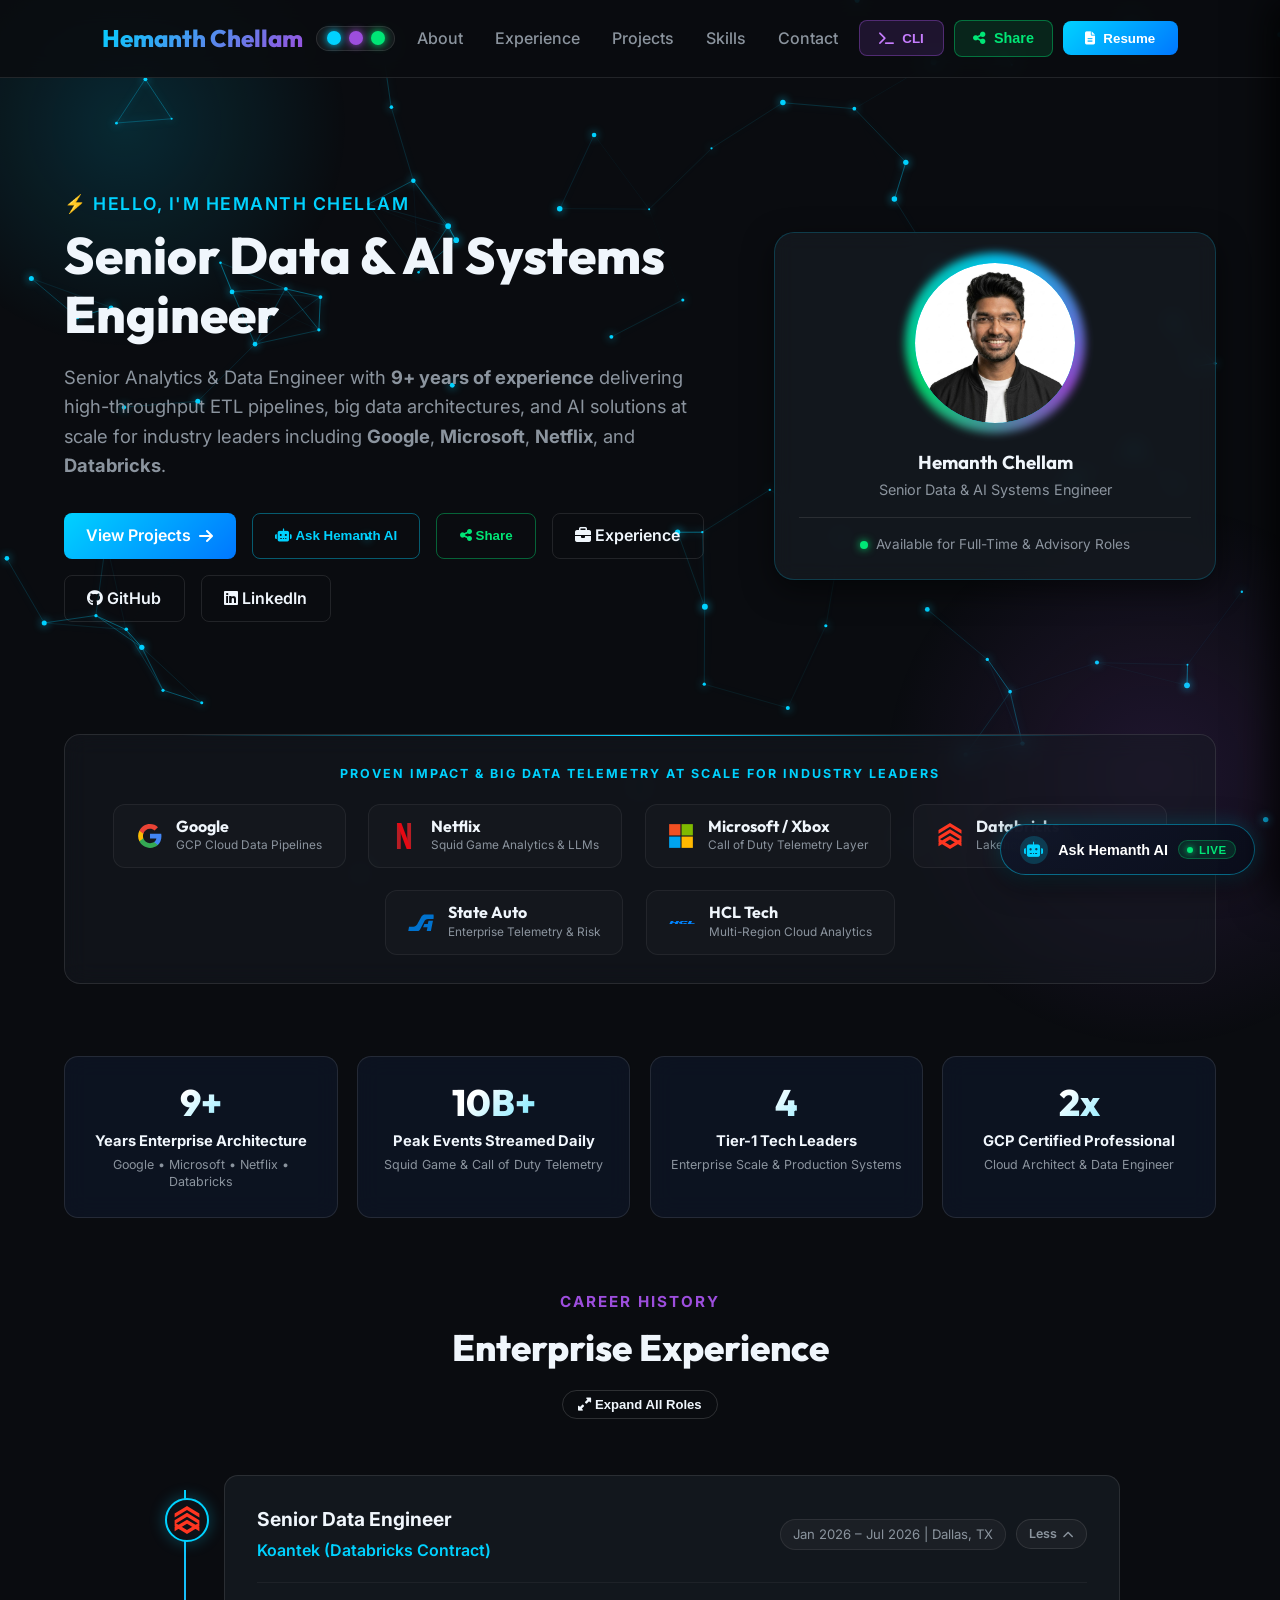
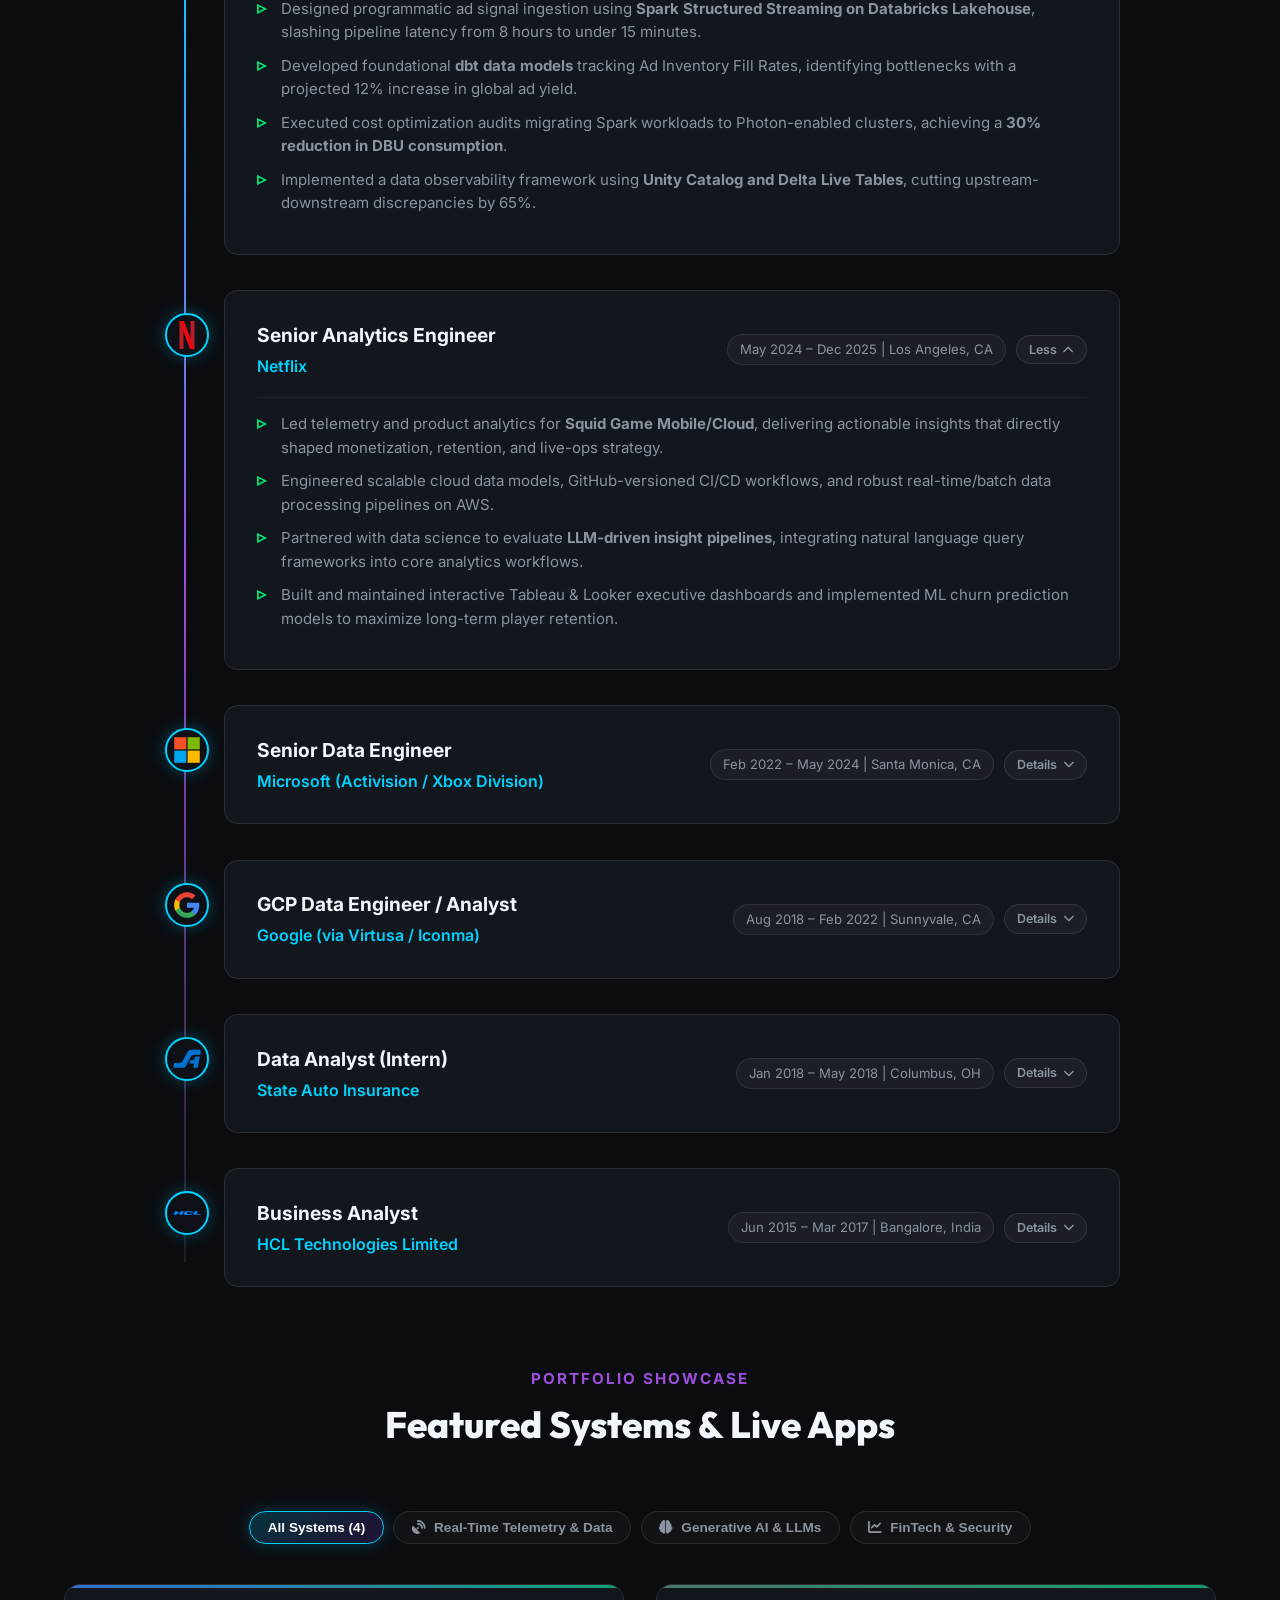
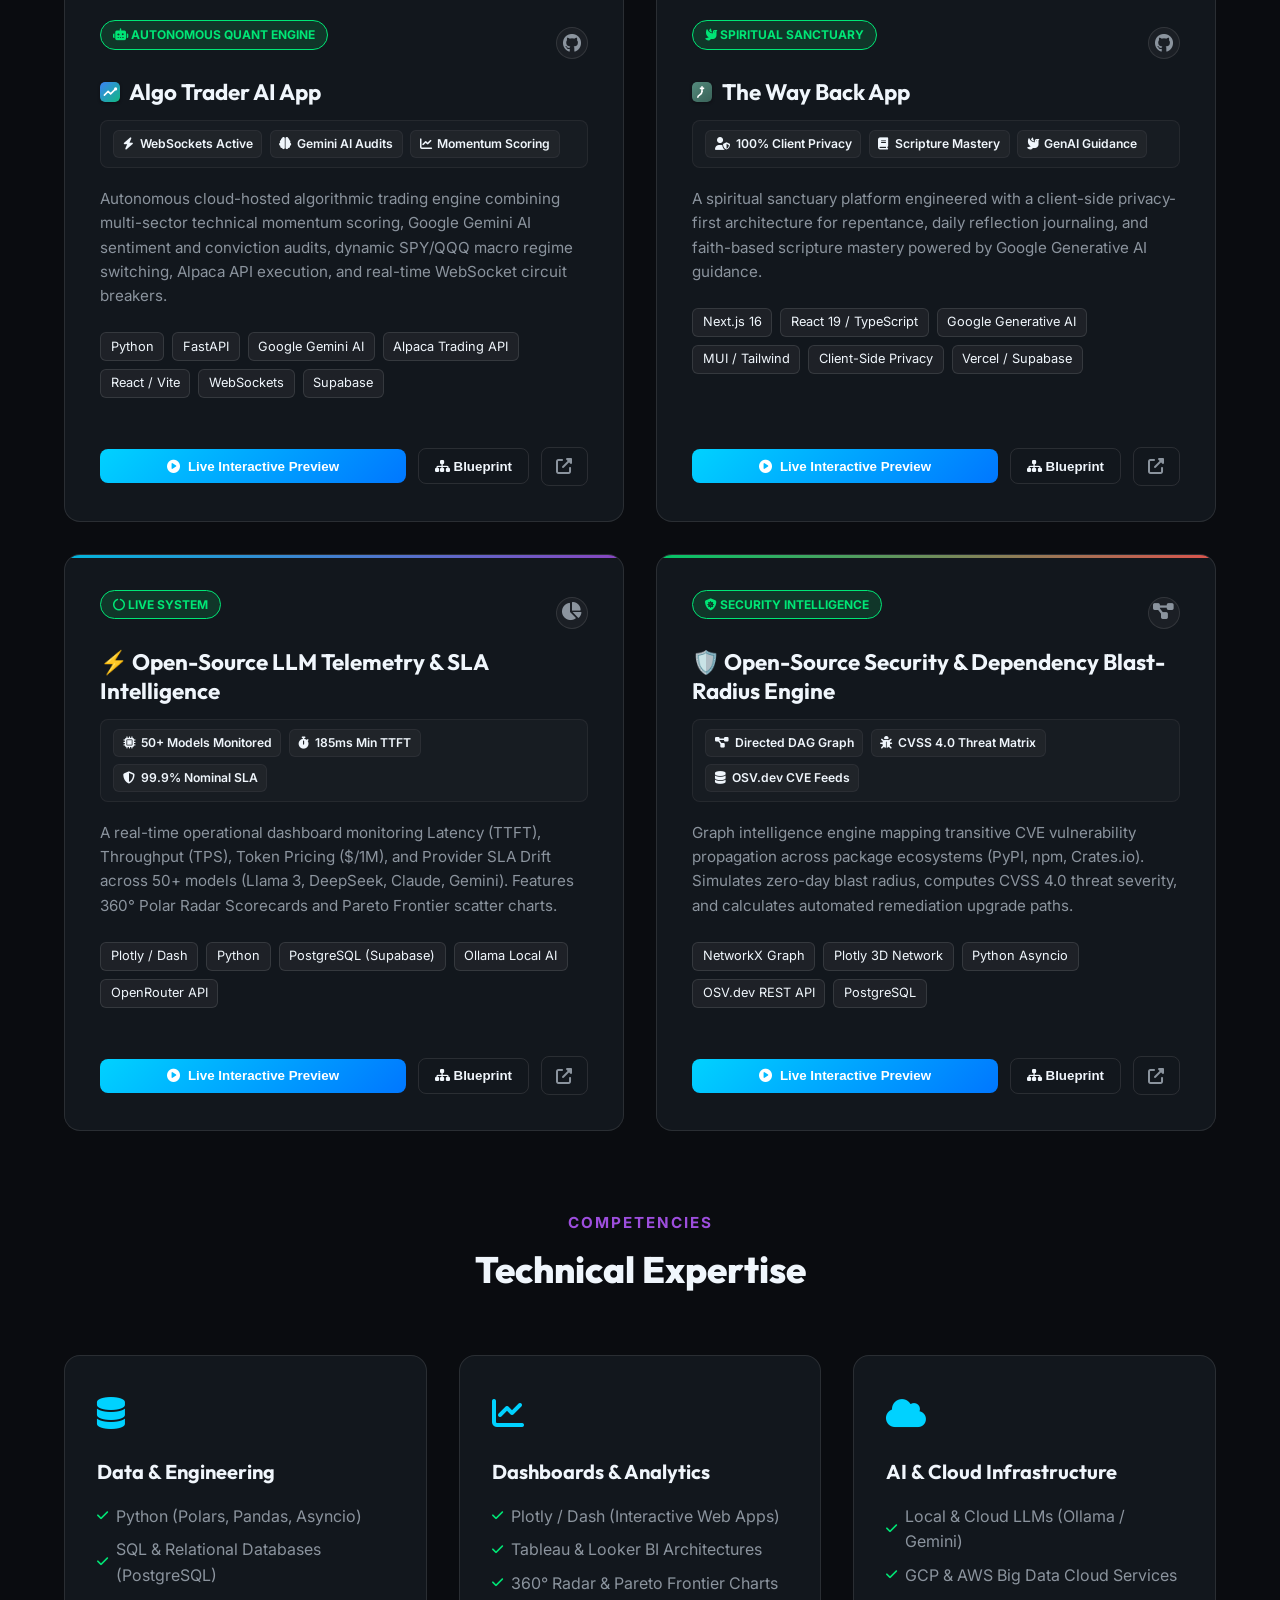
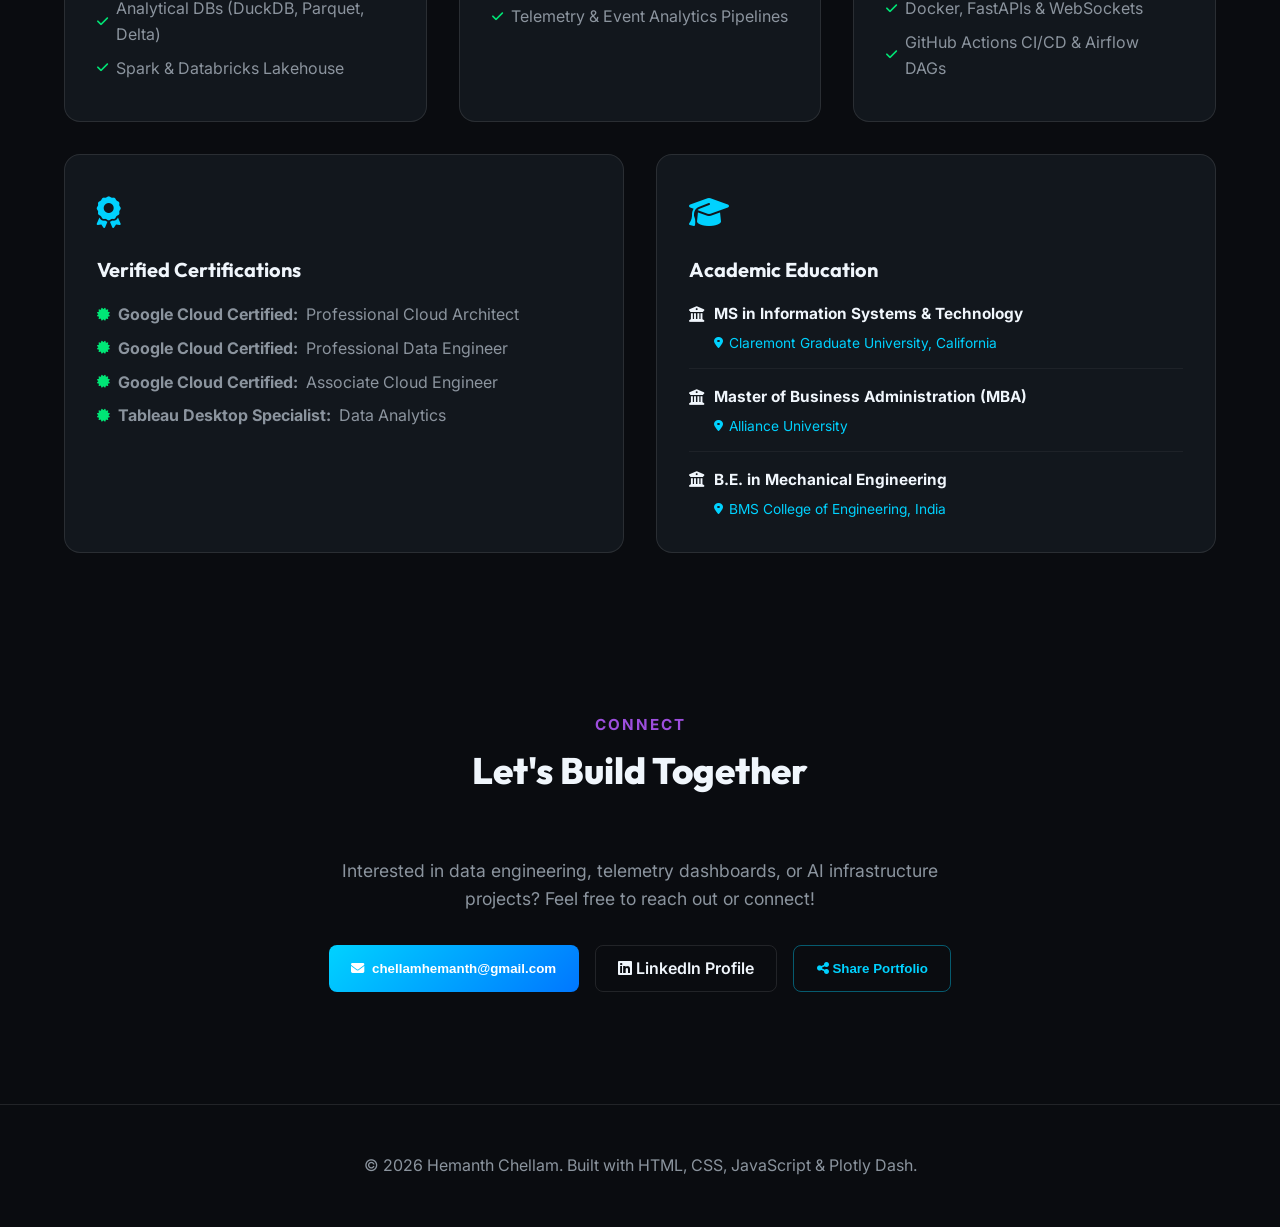
==== index.html @ 688b47cb "feat(ai): add multi-turn Gemini conversation history, live model status indicator, and smarter conte" ====
<!DOCTYPE html>
<html lang="en">
<head>
    <meta charset="UTF-8">
    <meta name="viewport" content="width=device-width, initial-scale=1.0">
    <title>Hemanth Chellam | Data & AI Systems Engineer Portfolio</title>
    <meta name="description" content="Senior Analytics & Data Engineer | Cloud Architect Portfolio - Hemanth Chellam. Specializing in Databricks Lakehouse, Spark Streaming, Real-Time Telemetry & Google Cloud Architecture.">
    <meta name="keywords" content="Hemanth Chellam, Data Engineer, AI Systems Engineer, Databricks Lakehouse, Spark Streaming, Netflix, Google Cloud, Telemetry">
    <meta name="author" content="Hemanth Chellam">
    <meta name="theme-color" content="#0a0c10">

    <!-- Favicon -->
    <link rel="icon" type="image/svg+xml" href="assets/favicon.svg">

    <!-- OpenGraph / Social Sharing -->
    <meta property="og:type" content="website">
    <meta property="og:title" content="Hemanth Chellam | Senior Data & AI Systems Engineer">
    <meta property="og:description" content="Senior Analytics & Data Engineer with 9+ years of experience delivering Lakehouse pipelines, real-time telemetry, and enterprise AI solutions at scale for Google, Netflix, and Databricks.">
    <meta property="og:image" content="profile.jpg">

    <!-- Twitter Card -->
    <meta name="twitter:card" content="summary_large_image">
    <meta name="twitter:title" content="Hemanth Chellam | Senior Data & AI Systems Engineer">
    <meta name="twitter:description" content="Senior Analytics & Data Engineer with 9+ years of experience delivering Lakehouse pipelines, real-time telemetry, and enterprise AI solutions.">
    <meta name="twitter:image" content="profile.jpg">

    <!-- Google Fonts -->
    <link rel="preconnect" href="https://fonts.googleapis.com">
    <link rel="preconnect" href="https://fonts.gstatic.com" crossorigin>
    <link href="https://fonts.googleapis.com/css2?family=Fira+Code:wght@400;600&family=Inter:wght@400;500;600&family=Outfit:wght@600;700;800&display=swap" rel="stylesheet">
    <!-- FontAwesome Icons -->
    <link rel="stylesheet" href="https://cdnjs.cloudflare.com/ajax/libs/font-awesome/6.4.0/css/all.min.css">
    <!-- Custom CSS -->
    <link rel="stylesheet" href="styles.css?v=9">
</head>
<body>

    <!-- 1. Interactive Canvas Network Background -->
    <canvas id="particles-canvas"></canvas>

    <!-- Toast Notification Container -->
    <div id="toast-container" class="toast-container"></div>

    <!-- Background Orbs -->
    <div class="bg-glow-1"></div>
    <div class="bg-glow-2"></div>

    <!-- Navigation Header -->
    <nav class="navbar">
        <div class="nav-left">
            <a href="#" class="nav-brand">Hemanth Chellam</a>

            <!-- Accent Color Theme Selector -->
            <div class="theme-picker" title="Switch Accent Color Theme">
                <span class="color-dot dot-cyan" onclick="setAccentTheme('cyan')"></span>
                <span class="color-dot dot-purple" onclick="setAccentTheme('purple')"></span>
                <span class="color-dot dot-green" onclick="setAccentTheme('green')"></span>
            </div>
        </div>

        <ul class="nav-links">
            <li><a href="#about">About</a></li>
            <li><a href="#experience">Experience</a></li>
            <li><a href="#projects">Projects</a></li>
            <li><a href="#skills">Skills</a></li>
            <li><a href="#contact">Contact</a></li>
        </ul>
        
        <div class="nav-actions">
            <button id="btn-open-terminal" class="btn-terminal" title="Launch Interactive Terminal CLI"><i class="fas fa-terminal"></i> <span class="nav-btn-text">CLI</span></button>
            <button onclick="sharePortfolio()" class="btn-share-nav" title="Share Portfolio"><i class="fas fa-share-alt"></i> <span class="nav-btn-text">Share</span></button>
            <button onclick="openResumeModal()" class="btn-primary" title="View Resume"><i class="fas fa-file-alt"></i> <span class="nav-btn-text">Resume</span></button>
            <button id="btn-hamburger" class="btn-hamburger" onclick="toggleMobileDrawer()" aria-label="Open Navigation Menu" title="Open Menu">
                <i class="fas fa-bars"></i>
            </button>
        </div>

    </nav>

    <!-- Mobile Navigation Drawer & Backdrop -->
    <div id="drawer-backdrop" class="drawer-backdrop" onclick="closeMobileDrawer()"></div>
    <aside id="mobile-drawer" class="mobile-drawer" aria-label="Mobile Navigation Drawer">
        <div class="drawer-header">
            <span class="drawer-title">Navigation</span>
            <button class="btn-drawer-close" onclick="closeMobileDrawer()" aria-label="Close Navigation Menu">
                <i class="fas fa-times"></i>
            </button>
        </div>

        <div class="drawer-content">
            <!-- Mobile Section Links -->
            <div class="drawer-section">
                <span class="drawer-section-title">Sections</span>
                <ul class="drawer-nav-links">
                    <li><a href="#about" onclick="closeMobileDrawer()"><i class="fas fa-user-astronaut"></i> <span>About</span></a></li>
                    <li><a href="#experience" onclick="closeMobileDrawer()"><i class="fas fa-briefcase"></i> <span>Experience</span></a></li>
                    <li><a href="#projects" onclick="closeMobileDrawer()"><i class="fas fa-code-branch"></i> <span>Projects</span></a></li>
                    <li><a href="#skills" onclick="closeMobileDrawer()"><i class="fas fa-cubes"></i> <span>Skills & Architecture</span></a></li>
                    <li><a href="#contact" onclick="closeMobileDrawer()"><i class="fas fa-paper-plane"></i> <span>Contact</span></a></li>
                </ul>
            </div>

            <!-- Mobile Theme Switcher (Prominent & Accessible) -->
            <div class="drawer-section">
                <span class="drawer-section-title">Accent Theme</span>
                <div class="drawer-theme-picker">
                    <button class="drawer-theme-pill theme-cyan" onclick="setAccentTheme('cyan'); closeMobileDrawer();">
                        <span class="theme-dot dot-cyan"></span> Cyan
                    </button>
                    <button class="drawer-theme-pill theme-purple" onclick="setAccentTheme('purple'); closeMobileDrawer();">
                        <span class="theme-dot dot-purple"></span> Purple
                    </button>
                    <button class="drawer-theme-pill theme-green" onclick="setAccentTheme('green'); closeMobileDrawer();">
                        <span class="theme-dot dot-green"></span> Green
                    </button>
                </div>
            </div>

            <!-- Mobile Quick Actions -->
            <div class="drawer-section">
                <span class="drawer-section-title">Quick Actions</span>
                <div class="drawer-actions">
                    <button onclick="closeMobileDrawer(); openResumeModal();" class="drawer-btn btn-drawer-resume">
                        <i class="fas fa-file-alt"></i> View Full Resume
                    </button>
                    <button onclick="closeMobileDrawer(); openTerminal();" class="drawer-btn btn-drawer-terminal">
                        <i class="fas fa-terminal"></i> Interactive CLI
                    </button>
                    <button onclick="closeMobileDrawer(); sharePortfolio();" class="drawer-btn btn-drawer-share">
                        <i class="fas fa-share-alt"></i> Share Portfolio
                    </button>
                    <button onclick="closeMobileDrawer(); toggleAIChat(true);" class="drawer-btn btn-drawer-ai">
                        <i class="fas fa-robot"></i> Chat with AI Assistant
                    </button>
                </div>
            </div>
        </div>
    </aside>

    <div class="container">
        <!-- Hero Section -->
        <section id="about" class="hero">
            <div class="hero-content">
                <p class="hero-subtitle">⚡ Hello, I'm Hemanth Chellam</p>
                <h1 class="hero-title">Senior Data & AI Systems Engineer</h1>
                
                <p class="hero-bio">
                    Senior Analytics & Data Engineer with <b>9+ years of experience</b> delivering high-throughput ETL pipelines, big data architectures, and AI solutions at scale for industry leaders including <b>Google</b>, <b>Microsoft</b>, <b>Netflix</b>, and <b>Databricks</b>.
                </p>
                <div class="hero-actions">
                    <a href="#projects" class="btn-primary">View Projects <i class="fas fa-arrow-right"></i></a>
                    <button onclick="toggleAIChat()" class="btn-outline" style="border-color: rgba(0, 210, 255, 0.4); color: var(--accent-blue);"><i class="fas fa-robot me-1"></i> Ask Hemanth AI</button>
                    <button onclick="sharePortfolio()" class="btn-outline" style="border-color: rgba(0, 230, 118, 0.4); color: var(--accent-green);"><i class="fas fa-share-alt me-1"></i> Share</button>
                    <a href="#experience" class="btn-outline"><i class="fas fa-briefcase"></i> Experience</a>
                    <a href="https://github.com/HEMANTH5439" target="_blank" class="btn-outline"><i class="fab fa-github"></i> GitHub</a>
                    <a href="https://www.linkedin.com/in/hemanth-chellam-b9285a8a/" target="_blank" class="btn-outline"><i class="fab fa-linkedin"></i> LinkedIn</a>
                </div>
            </div>

            <!-- Hero Avatar Card (In-Frame Emotion Crossfade with Cyberpunk Halo) -->
            <div class="hero-avatar-card">
                <!-- Rotating Cyberpunk Halo Ring Outer Wrapper -->
                <div class="avatar-halo-wrapper">
                    <div class="halo-rotating-ring"></div>
                    <!-- In-Frame Avatar Container -->
                    <div class="avatar-popout-container">
                        <div class="avatar-circular-base"></div>
                        <img src="profile.jpg" alt="Hemanth Chellam Headshot Base" class="avatar-img-default">
                        <img src="profile_hover.jpg" alt="Hemanth Chellam Popout Headshot" class="avatar-img-popout">
                    </div>
                </div>

                <h3 style="font-family: var(--font-heading); font-weight: 700; margin-top: 1.2rem;">Hemanth Chellam</h3>
                <p style="color: var(--text-muted); font-size: 0.9rem;">Senior Data & AI Systems Engineer</p>
                
                <div style="margin-top: 1rem; padding-top: 1rem; border-top: 1px solid var(--border-color); display: flex; align-items: center; justify-content: center; gap: 0.5rem;">
                    <span style="display: inline-block; width: 8px; height: 8px; border-radius: 50%; background: var(--accent-green); box-shadow: 0 0 8px var(--accent-green);"></span>
                    <small style="color: var(--text-muted); font-size: 0.85rem;">Available for Full-Time & Advisory Roles</small>
                </div>
            </div>
        </section>

        <!-- Enterprise Company Trust Bar (Credibility Showcase with Infinite Marquee) -->
        <div class="company-trust-bar">
            <p class="trust-bar-label">PROVEN IMPACT & BIG DATA TELEMETRY AT SCALE FOR INDUSTRY LEADERS</p>
            <div class="company-logos-track">
                <!-- Primary Set -->
                <div class="company-logo-item">
                    <img src="assets/logos/google.svg" alt="Google Logo" class="company-logo-img">
                    <div class="company-details">
                        <h4>Google</h4>
                        <p>GCP Cloud Data Pipelines</p>
                    </div>
                </div>
                <div class="company-logo-item">
                    <img src="assets/logos/netflix.svg" alt="Netflix Logo" class="company-logo-img">
                    <div class="company-details">
                        <h4>Netflix</h4>
                        <p>Squid Game Analytics & LLMs</p>
                    </div>
                </div>
                <div class="company-logo-item">
                    <img src="assets/logos/microsoft.svg" alt="Microsoft Logo" class="company-logo-img">
                    <div class="company-details">
                        <h4>Microsoft / Xbox</h4>
                        <p>Call of Duty Telemetry Layer</p>
                    </div>
                </div>
                <div class="company-logo-item">
                    <img src="assets/logos/databricks.svg" alt="Databricks Logo" class="company-logo-img">
                    <div class="company-details">
                        <h4>Databricks</h4>
                        <p>Lakehouse & Streaming Spark</p>
                    </div>
                </div>
                <div class="company-logo-item">
                    <img src="assets/logos/stateauto.svg" alt="State Auto Insurance Logo" class="company-logo-img">
                    <div class="company-details">
                        <h4>State Auto</h4>
                        <p>Enterprise Telemetry & Risk</p>
                    </div>
                </div>
                <div class="company-logo-item">
                    <img src="assets/logos/hcl.svg" alt="HCL Technologies Logo" class="company-logo-img">
                    <div class="company-details">
                        <h4>HCL Tech</h4>
                        <p>Multi-Region Cloud Analytics</p>
                    </div>
                </div>
                <!-- Duplicate Set for Seamless Infinite Marquee on Mobile -->
                <div class="company-logo-item marquee-duplicate" aria-hidden="true">
                    <img src="assets/logos/google.svg" alt="Google Logo" class="company-logo-img">
                    <div class="company-details">
                        <h4>Google</h4>
                        <p>GCP Cloud Data Pipelines</p>
                    </div>
                </div>
                <div class="company-logo-item marquee-duplicate" aria-hidden="true">
                    <img src="assets/logos/netflix.svg" alt="Netflix Logo" class="company-logo-img">
                    <div class="company-details">
                        <h4>Netflix</h4>
                        <p>Squid Game Analytics & LLMs</p>
                    </div>
                </div>
                <div class="company-logo-item marquee-duplicate" aria-hidden="true">
                    <img src="assets/logos/microsoft.svg" alt="Microsoft Logo" class="company-logo-img">
                    <div class="company-details">
                        <h4>Microsoft / Xbox</h4>
                        <p>Call of Duty Telemetry Layer</p>
                    </div>
                </div>
                <div class="company-logo-item marquee-duplicate" aria-hidden="true">
                    <img src="assets/logos/databricks.svg" alt="Databricks Logo" class="company-logo-img">
                    <div class="company-details">
                        <h4>Databricks</h4>
                        <p>Lakehouse & Streaming Spark</p>
                    </div>
                </div>
                <div class="company-logo-item marquee-duplicate" aria-hidden="true">
                    <img src="assets/logos/stateauto.svg" alt="State Auto Insurance Logo" class="company-logo-img">
                    <div class="company-details">
                        <h4>State Auto</h4>
                        <p>Enterprise Telemetry & Risk</p>
                    </div>
                </div>
                <div class="company-logo-item marquee-duplicate" aria-hidden="true">
                    <img src="assets/logos/hcl.svg" alt="HCL Technologies Logo" class="company-logo-img">
                    <div class="company-details">
                        <h4>HCL Tech</h4>
                        <p>Multi-Region Cloud Analytics</p>
                    </div>
                </div>
            </div>
        </div>

        <!-- Executive Impact Metrics Strip -->
        <div class="metrics-impact-strip">
            <div class="metric-card">
                <div class="metric-value">9+</div>
                <div class="metric-label">Years Enterprise Architecture</div>
                <div class="metric-sub">Google • Microsoft • Netflix • Databricks</div>
            </div>
            <div class="metric-card">
                <div class="metric-value">10B+</div>
                <div class="metric-label">Peak Events Streamed Daily</div>
                <div class="metric-sub">Squid Game & Call of Duty Telemetry</div>
            </div>
            <div class="metric-card">
                <div class="metric-value">4</div>
                <div class="metric-label">Tier-1 Tech Leaders</div>
                <div class="metric-sub">Enterprise Scale & Production Systems</div>
            </div>
            <div class="metric-card">
                <div class="metric-value">2x</div>
                <div class="metric-label">GCP Certified Professional</div>
                <div class="metric-sub">Cloud Architect & Data Engineer</div>
            </div>
        </div>

        <!-- Career & Enterprise Experience Section -->
        <section id="experience">
            <div class="section-header">
                <p class="section-tag">Career History</p>
                <h2 class="section-title">Enterprise Experience</h2>
                <div style="margin-top: 0.8rem;">
                    <button id="btn-toggle-timeline" onclick="toggleAllTimelineCards()" class="btn-outline" style="font-size: 0.82rem; padding: 0.35rem 0.95rem; border-radius: 20px; border-color: rgba(255,255,255,0.15);" title="Expand or collapse all roles">
                        <i class="fas fa-expand-alt me-1"></i> Expand All Roles
                    </button>
                </div>
            </div>

            <div class="experience-timeline">

                <!-- 1. Koantek / Databricks (Expanded by default) -->
                <div class="timeline-card expanded">
                    <div class="timeline-node-icon">
                        <img src="assets/logos/databricks.svg" alt="Databricks Logo">
                    </div>
                    <div class="timeline-header" onclick="toggleTimelineCard(this)">
                        <div>
                            <div class="timeline-role">Senior Data Engineer</div>
                            <span class="timeline-company">Koantek (Databricks Contract)</span>
                        </div>
                        <div style="display: flex; align-items: center; gap: 0.6rem;">
                            <span class="timeline-date">Jan 2026 – Jul 2026 | Dallas, TX</span>
                            <span class="timeline-toggle-btn"><span class="toggle-text"></span> <i class="fas fa-chevron-down"></i></span>
                        </div>
                    </div>
                    <ul class="timeline-bullets">
                        <li>Designed programmatic ad signal ingestion using <b>Spark Structured Streaming on Databricks Lakehouse</b>, slashing pipeline latency from 8 hours to under 15 minutes.</li>
                        <li>Developed foundational <b>dbt data models</b> tracking Ad Inventory Fill Rates, identifying bottlenecks with a projected 12% increase in global ad yield.</li>
                        <li>Executed cost optimization audits migrating Spark workloads to Photon-enabled clusters, achieving a <b>30% reduction in DBU consumption</b>.</li>
                        <li>Implemented a data observability framework using <b>Unity Catalog and Delta Live Tables</b>, cutting upstream-downstream discrepancies by 65%.</li>
                    </ul>
                </div>

                <!-- 2. Netflix (Expanded by default) -->
                <div class="timeline-card expanded">
                    <div class="timeline-node-icon">
                        <img src="assets/logos/netflix.svg" alt="Netflix Logo">
                    </div>
                    <div class="timeline-header" onclick="toggleTimelineCard(this)">
                        <div>
                            <div class="timeline-role">Senior Analytics Engineer</div>
                            <span class="timeline-company">Netflix</span>
                        </div>
                        <div style="display: flex; align-items: center; gap: 0.6rem;">
                            <span class="timeline-date">May 2024 – Dec 2025 | Los Angeles, CA</span>
                            <span class="timeline-toggle-btn"><span class="toggle-text"></span> <i class="fas fa-chevron-down"></i></span>
                        </div>
                    </div>
                    <ul class="timeline-bullets">
                        <li>Led telemetry and product analytics for <b>Squid Game Mobile/Cloud</b>, delivering actionable insights that directly shaped monetization, retention, and live-ops strategy.</li>
                        <li>Engineered scalable cloud data models, GitHub-versioned CI/CD workflows, and robust real-time/batch data processing pipelines on AWS.</li>
                        <li>Partnered with data science to evaluate <b>LLM-driven insight pipelines</b>, integrating natural language query frameworks into core analytics workflows.</li>
                        <li>Built and maintained interactive Tableau & Looker executive dashboards and implemented ML churn prediction models to maximize long-term player retention.</li>
                    </ul>
                </div>

                <!-- 3. Microsoft / Activision (Collapsed by default) -->
                <div class="timeline-card">
                    <div class="timeline-node-icon">
                        <img src="assets/logos/microsoft.svg" alt="Microsoft Logo">
                    </div>
                    <div class="timeline-header" onclick="toggleTimelineCard(this)">
                        <div>
                            <div class="timeline-role">Senior Data Engineer</div>
                            <span class="timeline-company">Microsoft (Activision / Xbox Division)</span>
                        </div>
                        <div style="display: flex; align-items: center; gap: 0.6rem;">
                            <span class="timeline-date">Feb 2022 – May 2024 | Santa Monica, CA</span>
                            <span class="timeline-toggle-btn"><span class="toggle-text"></span> <i class="fas fa-chevron-down"></i></span>
                        </div>
                    </div>
                    <ul class="timeline-bullets">
                        <li>Led cross-functional analytics for <b>Call of Duty</b> franchise engagement, defining global player metrics and architecting semantic telemetry layers.</li>
                        <li>Utilized SQL across Spark, Databricks, and BigQuery for petabyte-scale gaming data analysis, orchestrating complex ETL pipelines via <b>Python Airflow DAGs</b>.</li>
                        <li>Developed strategic ML datasets, predictive analytics models, and visual executive narratives to guide multi-million dollar live-service decisions.</li>
                    </ul>
                </div>

                <!-- 4. Google (Collapsed by default) -->
                <div class="timeline-card">
                    <div class="timeline-node-icon">
                        <img src="assets/logos/google.svg" alt="Google Logo">
                    </div>
                    <div class="timeline-header" onclick="toggleTimelineCard(this)">
                        <div>
                            <div class="timeline-role">GCP Data Engineer / Analyst</div>
                            <span class="timeline-company">Google (via Virtusa / Iconma)</span>
                        </div>
                        <div style="display: flex; align-items: center; gap: 0.6rem;">
                            <span class="timeline-date">Aug 2018 – Feb 2022 | Sunnyvale, CA</span>
                            <span class="timeline-toggle-btn"><span class="toggle-text"></span> <i class="fas fa-chevron-down"></i></span>
                        </div>
                    </div>
                    <ul class="timeline-bullets">
                        <li>Built and maintained enterprise ETL data pipelines on <b>GCP Dataflow, Pub/Sub, BigQuery, and Hadoop</b> for top US Telco cloud accounts.</li>
                        <li>Automated voice and chatbot analytics workflows using <b>Dialogflow</b> and deployed Slowly Changing Dimensions (SCD Type 4) historical tracking.</li>
                        <li>Standardized production code repositories and improved telemetry KPI reporting, increasing cross-functional productivity by <b>70%</b>.</li>
                    </ul>
                </div>

                <!-- 5. State Auto Insurance (Collapsed by default) -->
                <div class="timeline-card">
                    <div class="timeline-node-icon">
                        <img src="assets/logos/stateauto.svg" alt="State Auto Insurance Logo">
                    </div>
                    <div class="timeline-header" onclick="toggleTimelineCard(this)">
                        <div>
                            <div class="timeline-role">Data Analyst (Intern)</div>
                            <span class="timeline-company">State Auto Insurance</span>
                        </div>
                        <div style="display: flex; align-items: center; gap: 0.6rem;">
                            <span class="timeline-date">Jan 2018 – May 2018 | Columbus, OH</span>
                            <span class="timeline-toggle-btn"><span class="toggle-text"></span> <i class="fas fa-chevron-down"></i></span>
                        </div>
                    </div>
                    <ul class="timeline-bullets">
                        <li>Analyzed insurance agent network datasets and identified key performance indicators influencing national policy sales performance.</li>
                        <li>Mined and modeled data using <b>SQL Server, Python, Tableau, and SAS</b>.</li>
                    </ul>
                </div>

                <!-- 6. HCL Technologies Limited (Collapsed by default) -->
                <div class="timeline-card">
                    <div class="timeline-node-icon">
                        <img src="assets/logos/hcl.svg" alt="HCL Technologies Logo">
                    </div>
                    <div class="timeline-header" onclick="toggleTimelineCard(this)">
                        <div>
                            <div class="timeline-role">Business Analyst</div>
                            <span class="timeline-company">HCL Technologies Limited</span>
                        </div>
                        <div style="display: flex; align-items: center; gap: 0.6rem;">
                            <span class="timeline-date">Jun 2015 – Mar 2017 | Bangalore, India</span>
                            <span class="timeline-toggle-btn"><span class="toggle-text"></span> <i class="fas fa-chevron-down"></i></span>
                        </div>
                    </div>
                    <ul class="timeline-bullets">
                        <li>Collected, cleaned, and engineered data models for structured and unstructured enterprise datasets across key digital initiatives.</li>
                        <li>Extracted and interpreted transactional data using <b>Tableau, SAS, SQL, and Excel</b> to transform raw metrics into actionable executive business intelligence.</li>
                    </ul>
                </div>

            </div>
        </section>

        <!-- Featured Projects Showcase (Option A: 2x2 Responsive Grid) -->
        <section id="projects">
            <div class="section-header">
                <p class="section-tag">Portfolio Showcase</p>
                <h2 class="section-title">Featured Systems & Live Apps</h2>
            </div>

            <!-- Interactive Category Filter Chips -->
            <div class="project-filters">
                <button class="filter-btn active" onclick="filterProjects('all')">All Systems (4)</button>
                <button class="filter-btn" onclick="filterProjects('telemetry')"><i class="fas fa-satellite-dish"></i> Real-Time Telemetry & Data</button>
                <button class="filter-btn" onclick="filterProjects('ai')"><i class="fas fa-brain"></i> Generative AI & LLMs</button>
                <button class="filter-btn" onclick="filterProjects('fintech')"><i class="fas fa-chart-line"></i> FinTech & Security</button>
            </div>

            <div class="projects-grid">

                <!-- Project 1: Algo Trader AI App -->
                <div class="project-card card-algo-trader" data-category="ai fintech">
                    <div>
                        <div class="project-card-header">
                            <span class="project-badge badge-live"><i class="fas fa-robot me-1"></i> Autonomous Quant Engine</span>
                            <a href="https://github.com/HEMANTH5439/chills-yeah-ai-trader" target="_blank" class="project-repo-link" title="View Source on GitHub">
                                <i class="fab fa-github"></i>
                            </a>
                        </div>
                        <h3 class="project-title"><img src="assets/algo-trader-icon.svg" alt="Algo Trader AI App Logo" class="project-title-logo" width="20" height="20" style="width: 20px; height: 20px; max-width: 20px; max-height: 20px; vertical-align: -2px; border-radius: 4px; display: inline-block; margin-right: 0.35rem; box-shadow: 0 1px 3px rgba(0,0,0,0.3);"> Algo Trader AI App</h3>
                        
                        <div class="project-metrics-strip">
                            <span class="metric-pill"><i class="fas fa-bolt text-info"></i> WebSockets Active</span>
                            <span class="metric-pill"><i class="fas fa-brain text-purple"></i> Gemini AI Audits</span>
                            <span class="metric-pill"><i class="fas fa-chart-line text-success"></i> Momentum Scoring</span>
                        </div>

                        <p class="project-desc">
                            Autonomous cloud-hosted algorithmic trading engine combining multi-sector technical momentum scoring, Google Gemini AI sentiment and conviction audits, dynamic SPY/QQQ macro regime switching, Alpaca API execution, and real-time WebSocket circuit breakers.
                        </p>
                        <div class="tech-tags">
                            <span class="tech-tag" data-tooltip="Python: Core quantitative strategy execution, momentum math & backtester">Python</span>
                            <span class="tech-tag" data-tooltip="FastAPI: Asynchronous high-performance REST and WebSocket server">FastAPI</span>
                            <span class="tech-tag" data-tooltip="Google Gemini AI: Batch market sentiment analysis and trade conviction scoring">Google Gemini AI</span>
                            <span class="tech-tag" data-tooltip="Alpaca API: Commission-free sub-second order execution and portfolio tracking">Alpaca Trading API</span>
                            <span class="tech-tag" data-tooltip="React & Vite: Responsive frosted-glass cyborg trading cockpit dashboard">React / Vite</span>
                            <span class="tech-tag" data-tooltip="WebSockets: Sub-second price streaming and instant circuit breakers">WebSockets</span>
                            <span class="tech-tag" data-tooltip="Supabase: Cloud database for trade history, regimes, and user preferences">Supabase</span>
                        </div>
                    </div>
                    <div class="project-card-actions">
                        <button onclick="openEmbedModal('https://algotraderai.onrender.com/#overview', 'algo-trader')" class="btn-primary" style="flex: 1; text-align: center; justify-content: center;"><i class="fas fa-play-circle me-1"></i> Live Interactive Preview</button>
                        <button onclick="openArchModal('trader')" class="btn-outline" style="padding: 0.6rem 1rem;" title="View Strategy Blueprint"><i class="fas fa-sitemap me-1"></i> Blueprint</button>
                        <a href="https://algotraderai.onrender.com/#overview" target="_blank" class="btn-outline btn-icon" title="Open Full Screen in New Tab"><i class="fas fa-external-link-alt"></i></a>
                    </div>
                </div>

                <!-- Project 2: The Way Back App -->
                <div class="project-card card-way-back" data-category="ai fullstack">
                    <div>
                        <div class="project-card-header">
                            <span class="project-badge badge-live"><i class="fas fa-dove me-1"></i> Spiritual Sanctuary</span>
                            <a href="https://github.com/HEMANTH5439/the-way-back" target="_blank" class="project-repo-link" title="View Source on GitHub">
                                <i class="fab fa-github"></i>
                            </a>
                        </div>
                        <h3 class="project-title"><img src="assets/the-way-back-icon.svg" alt="The Way Back App Logo" class="project-title-logo" width="20" height="20" style="width: 20px; height: 20px; max-width: 20px; max-height: 20px; vertical-align: -2px; border-radius: 4px; display: inline-block; margin-right: 0.35rem; box-shadow: 0 1px 3px rgba(0,0,0,0.3);"> The Way Back App</h3>
                        
                        <div class="project-metrics-strip">
                            <span class="metric-pill"><i class="fas fa-user-shield text-info"></i> 100% Client Privacy</span>
                            <span class="metric-pill"><i class="fas fa-book text-warning"></i> Scripture Mastery</span>
                            <span class="metric-pill"><i class="fas fa-dove text-purple"></i> GenAI Guidance</span>
                        </div>

                        <p class="project-desc">
                            A spiritual sanctuary platform engineered with a client-side privacy-first architecture for repentance, daily reflection journaling, and faith-based scripture mastery powered by Google Generative AI guidance.
                        </p>
                        <div class="tech-tags">
                            <span class="tech-tag" data-tooltip="Next.js 16: Modern React App Router framework with SSR and streaming">Next.js 16</span>
                            <span class="tech-tag" data-tooltip="React 19 & TypeScript: Modern component architecture and strict type safety">React 19 / TypeScript</span>
                            <span class="tech-tag" data-tooltip="Google Generative AI: Scripture contemplation, devotionals & spiritual reflections">Google Generative AI</span>
                            <span class="tech-tag" data-tooltip="Material UI & Tailwind: Elegant theme styling with responsive typography">MUI / Tailwind</span>
                            <span class="tech-tag" data-tooltip="Client-Side Privacy: 100% on-device localStorage for journal entries and notes">Client-Side Privacy</span>
                            <span class="tech-tag" data-tooltip="Vercel & Supabase: Edge hosting, telemetry analytics & optional cloud backup">Vercel / Supabase</span>
                        </div>
                    </div>
                    <div class="project-card-actions">
                        <button onclick="openEmbedModal('https://thewayback.vercel.app/', 'the-way-back')" class="btn-primary" style="flex: 1; text-align: center; justify-content: center;"><i class="fas fa-play-circle me-1"></i> Live Interactive Preview</button>
                        <button onclick="openArchModal('wayback')" class="btn-outline" style="padding: 0.6rem 1rem;" title="View Sanctuary Blueprint"><i class="fas fa-sitemap me-1"></i> Blueprint</button>
                        <a href="https://thewayback.vercel.app/" target="_blank" class="btn-outline btn-icon" title="Open Full Screen in New Tab"><i class="fas fa-external-link-alt"></i></a>
                    </div>
                </div>

                <!-- Project 3: LLM SLA Telemetry Dashboard -->
                <div class="project-card card-llm-sla" data-category="telemetry ai">
                    <div>
                        <div class="project-card-header">
                            <span class="project-badge badge-live"><i class="fas fa-circle-notch fa-spin me-1"></i> Live System</span>
                            <a href="./dashboards/llm-telemetry.html" target="_blank" class="project-repo-link" title="Open Dedicated Dashboard Page">
                                <i class="fas fa-chart-pie"></i>
                            </a>
                        </div>
                        <h3 class="project-title">⚡ Open-Source LLM Telemetry & SLA Intelligence</h3>
                        
                        <div class="project-metrics-strip">
                            <span class="metric-pill"><i class="fas fa-microchip text-info"></i> 50+ Models Monitored</span>
                            <span class="metric-pill"><i class="fas fa-stopwatch text-success"></i> 185ms Min TTFT</span>
                            <span class="metric-pill"><i class="fas fa-shield-alt text-purple"></i> 99.9% Nominal SLA</span>
                        </div>

                        <p class="project-desc">
                            A real-time operational dashboard monitoring Latency (TTFT), Throughput (TPS), Token Pricing ($/1M), and Provider SLA Drift across 50+ models (Llama 3, DeepSeek, Claude, Gemini). Features 360° Polar Radar Scorecards and Pareto Frontier scatter charts.
                        </p>
                        <div class="tech-tags">
                            <span class="tech-tag" data-tooltip="Plotly Dash: Used for reactive web layout & multi-chart callbacks">Plotly / Dash</span>
                            <span class="tech-tag" data-tooltip="Python: Used for data aggregation, Polars transformation & analytics">Python</span>
                            <span class="tech-tag" data-tooltip="Supabase: Used for zero-cost serverless PostgreSQL log retention">PostgreSQL (Supabase)</span>
                            <span class="tech-tag" data-tooltip="Ollama: Used for zero cloud token cost local AI executive summaries">Ollama Local AI</span>
                            <span class="tech-tag" data-tooltip="OpenRouter: Used for real-time model catalog & telemetry pricing API">OpenRouter API</span>
                        </div>
                    </div>
                    <div class="project-card-actions">
                        <button onclick="openEmbedModal('./dashboards/llm-telemetry.html', 'llm-sla-telemetry')" class="btn-primary" style="flex: 1; text-align: center; justify-content: center;"><i class="fas fa-play-circle me-1"></i> Live Interactive Preview</button>
                        <button onclick="openArchModal('llm')" class="btn-outline" style="padding: 0.6rem 1rem;" title="View System Architecture Blueprint"><i class="fas fa-sitemap me-1"></i> Blueprint</button>
                        <a href="./dashboards/llm-telemetry.html" target="_blank" class="btn-outline btn-icon" title="Open Full Screen in New Tab"><i class="fas fa-external-link-alt"></i></a>
                    </div>
                </div>

                <!-- Project 4: Open-Source Security & Dependency Blast-Radius Engine -->
                <div class="project-card card-security" data-category="telemetry fintech">
                    <div>
                        <div class="project-card-header">
                            <span class="project-badge badge-live"><i class="fas fa-shield-virus me-1"></i> Security Intelligence</span>
                            <a href="./dashboards/security-blast.html" target="_blank" class="project-repo-link" title="Open Dedicated Dashboard Page">
                                <i class="fas fa-project-diagram"></i>
                            </a>
                        </div>
                        <h3 class="project-title">🛡️ Open-Source Security & Dependency Blast-Radius Engine</h3>
                        
                        <div class="project-metrics-strip">
                            <span class="metric-pill"><i class="fas fa-project-diagram text-info"></i> Directed DAG Graph</span>
                            <span class="metric-pill"><i class="fas fa-bug text-warning"></i> CVSS 4.0 Threat Matrix</span>
                            <span class="metric-pill"><i class="fas fa-database text-success"></i> OSV.dev CVE Feeds</span>
                        </div>

                        <p class="project-desc">
                            Graph intelligence engine mapping transitive CVE vulnerability propagation across package ecosystems (PyPI, npm, Crates.io). Simulates zero-day blast radius, computes CVSS 4.0 threat severity, and calculates automated remediation upgrade paths.
                        </p>
                        <div class="tech-tags">
                            <span class="tech-tag" data-tooltip="NetworkX: Directed acyclic dependency graph topology modelling">NetworkX Graph</span>
                            <span class="tech-tag" data-tooltip="Plotly 3D: Interactive graph & tree node blast-radius visualization">Plotly 3D Network</span>
                            <span class="tech-tag" data-tooltip="Python: Async CVE ingestion & OSV.dev vulnerability lookup">Python Asyncio</span>
                            <span class="tech-tag" data-tooltip="OSV.dev API: Real-time open-source vulnerability intelligence data">OSV.dev REST API</span>
                            <span class="tech-tag" data-tooltip="PostgreSQL: Graph node cache & transitive vulnerability storage">PostgreSQL</span>
                        </div>
                    </div>
                    <div class="project-card-actions">
                        <button onclick="openEmbedModal('./dashboards/security-blast.html', 'security-blast-radius')" class="btn-primary" style="flex: 1; text-align: center; justify-content: center;"><i class="fas fa-play-circle me-1"></i> Live Interactive Preview</button>
                        <button onclick="openArchModal('security')" class="btn-outline" style="padding: 0.6rem 1rem;" title="View System Architecture Blueprint"><i class="fas fa-sitemap me-1"></i> Blueprint</button>
                        <a href="./dashboards/security-blast.html" target="_blank" class="btn-outline btn-icon" title="Open Full Screen in New Tab"><i class="fas fa-external-link-alt"></i></a>
                    </div>
                </div>

            </div>
        </section>

        <!-- Technical Skills Matrix -->
        <section id="skills">
            <div class="section-header">
                <p class="section-tag">Competencies</p>
                <h2 class="section-title">Technical Expertise</h2>
            </div>

            <div class="skills-grid">
                <div class="skill-card">
                    <div class="skill-icon"><i class="fas fa-database"></i></div>
                    <h3 class="skill-title">Data & Engineering</h3>
                    <ul class="skill-list">
                        <li><i class="fas fa-check"></i> Python (Polars, Pandas, Asyncio)</li>
                        <li><i class="fas fa-check"></i> SQL & Relational Databases (PostgreSQL)</li>
                        <li><i class="fas fa-check"></i> Analytical DBs (DuckDB, Parquet, Delta)</li>
                        <li><i class="fas fa-check"></i> Spark & Databricks Lakehouse</li>
                    </ul>
                </div>

                <div class="skill-card">
                    <div class="skill-icon"><i class="fas fa-chart-line"></i></div>
                    <h3 class="skill-title">Dashboards & Analytics</h3>
                    <ul class="skill-list">
                        <li><i class="fas fa-check"></i> Plotly / Dash (Interactive Web Apps)</li>
                        <li><i class="fas fa-check"></i> Tableau & Looker BI Architectures</li>
                        <li><i class="fas fa-check"></i> 360° Radar & Pareto Frontier Charts</li>
                        <li><i class="fas fa-check"></i> Telemetry & Event Analytics Pipelines</li>
                    </ul>
                </div>

                <div class="skill-card">
                    <div class="skill-icon"><i class="fas fa-cloud"></i></div>
                    <h3 class="skill-title">AI & Cloud Infrastructure</h3>
                    <ul class="skill-list">
                        <li><i class="fas fa-check"></i> Local & Cloud LLMs (Ollama / Gemini)</li>
                        <li><i class="fas fa-check"></i> GCP & AWS Big Data Cloud Services</li>
                        <li><i class="fas fa-check"></i> Docker, FastAPIs & WebSockets</li>
                        <li><i class="fas fa-check"></i> GitHub Actions CI/CD & Airflow DAGs</li>
                    </ul>
                </div>
            </div>

            <!-- Credentials & Academic Education Split Grid -->
            <div class="credentials-grid">
                <!-- 1. Verified Certifications Card (All 4 Credentials) -->
                <div class="skill-card">
                    <div class="skill-icon"><i class="fas fa-award text-warning"></i></div>
                    <h3 class="skill-title">Verified Certifications</h3>
                    <ul class="skill-list">
                        <li><i class="fas fa-certificate text-info"></i> <b>Google Cloud Certified:</b> Professional Cloud Architect</li>
                        <li><i class="fas fa-certificate text-success"></i> <b>Google Cloud Certified:</b> Professional Data Engineer</li>
                        <li><i class="fas fa-certificate text-primary"></i> <b>Google Cloud Certified:</b> Associate Cloud Engineer</li>
                        <li><i class="fas fa-certificate text-purple"></i> <b>Tableau Desktop Specialist:</b> Data Analytics</li>
                    </ul>
                </div>

                <!-- 2. Academic Education Card (All 3 Degrees) -->
                <div class="skill-card">
                    <div class="skill-icon"><i class="fas fa-graduation-cap text-purple"></i></div>
                    <h3 class="skill-title">Academic Education</h3>
                    <div class="edu-list">
                        <div class="edu-item">
                            <div class="edu-degree">
                                <i class="fas fa-university text-info"></i> MS in Information Systems & Technology
                            </div>
                            <div class="edu-school">
                                <i class="fas fa-map-marker-alt" style="font-size: 0.75rem;"></i> Claremont Graduate University, California
                            </div>
                        </div>
                        <div class="edu-item">
                            <div class="edu-degree">
                                <i class="fas fa-university text-success"></i> Master of Business Administration (MBA)
                            </div>
                            <div class="edu-school">
                                <i class="fas fa-map-marker-alt" style="font-size: 0.75rem;"></i> Alliance University
                            </div>
                        </div>
                        <div class="edu-item">
                            <div class="edu-degree">
                                <i class="fas fa-university text-warning"></i> B.E. in Mechanical Engineering
                            </div>
                            <div class="edu-school">
                                <i class="fas fa-map-marker-alt" style="font-size: 0.75rem;"></i> BMS College of Engineering, India
                            </div>
                        </div>
                    </div>
                </div>
            </div>
        </section>

        <!-- Contact Section -->
        <section id="contact" style="text-align: center; padding: 4rem 0;">
            <div class="section-header">
                <p class="section-tag">Connect</p>
                <h2 class="section-title">Let's Build Together</h2>
            </div>
            <p style="color: var(--text-muted); font-size: 1.1rem; max-width: 600px; margin: 0 auto 2rem auto;">
                Interested in data engineering, telemetry dashboards, or AI infrastructure projects? Feel free to reach out or connect!
            </p>
            <div style="display: flex; gap: 1rem; justify-content: center; flex-wrap: wrap;">
                <button onclick="copyContact('chellamhemanth@gmail.com', 'Email address copied!')" class="btn-primary" title="Click to copy email"><i class="fas fa-envelope me-1"></i> chellamhemanth@gmail.com</button>
                <a href="https://www.linkedin.com/in/hemanth-chellam-b9285a8a/" target="_blank" class="btn-outline"><i class="fab fa-linkedin me-1"></i> LinkedIn Profile</a>
                <button onclick="sharePortfolio()" class="btn-outline" style="border-color: rgba(0, 210, 255, 0.4); color: var(--accent-blue);"><i class="fas fa-share-alt me-1"></i> Share Portfolio</button>
            </div>
        </section>
    </div>

    <!-- 2. Terminal CLI Modal -->
    <div id="terminal-modal" class="terminal-modal">
        <div class="terminal-window">
            <div class="terminal-header">
                <div class="terminal-dots">
                    <span id="btn-close-terminal" class="terminal-dot dot-red" title="Close CLI Terminal"></span>
                    <span class="terminal-dot dot-yellow"></span>
                    <span class="terminal-dot dot-green"></span>
                </div>
                <div class="terminal-title">hemanth@hub:~ (bash)</div>
                <div></div>
            </div>
            <div id="terminal-body" class="terminal-body">
                <div>Type '<b style="color:#00d2ff">help</b>' to list available commands.</div>
            </div>
            <!-- Quick Command Palette for Mobile/Desktop -->
            <div class="terminal-quick-bar">
                <span class="terminal-quick-label"><i class="fas fa-bolt"></i> Quick:</span>
                <button type="button" class="terminal-chip" onclick="executeTerminalCommand('help')">help</button>
                <button type="button" class="terminal-chip" onclick="executeTerminalCommand('stats')">stats</button>
                <button type="button" class="terminal-chip" onclick="executeTerminalCommand('experience')">experience</button>
                <button type="button" class="terminal-chip" onclick="executeTerminalCommand('projects')">projects</button>
                <button type="button" class="terminal-chip" onclick="executeTerminalCommand('skills')">skills</button>
                <button type="button" class="terminal-chip" onclick="executeTerminalCommand('certifications')">certifications</button>
                <button type="button" class="terminal-chip" onclick="executeTerminalCommand('clear')">clear</button>
            </div>
            <div class="terminal-input-line" style="padding: 0 1.2rem 1.2rem 1.2rem;">
                <span class="terminal-prompt">hemanth@hub:~$</span>
                <input type="text" id="terminal-input" class="terminal-input" placeholder="type help, about, projects, skills, certifications..." autocomplete="off">
            </div>
        </div>
    </div>

    <!-- 3. Live Embedded Dashboard Preview Modal -->
    <div id="embed-modal" class="embed-modal">
        <div class="embed-window">
            <div class="embed-header">
                <div style="display: flex; align-items: center; gap: 0.8rem;">
                    <span style="color: var(--accent-blue); font-weight: 700;"><i class="fas fa-desktop me-1"></i> Live Interactive Dashboard Embed</span>
                    <span id="embed-title" style="color: var(--text-muted); font-size: 0.9rem;">| Full System Preview</span>
                </div>
                <div style="display: flex; align-items: center; gap: 0.6rem;">
                    <a id="embed-external-link" href="#" target="_blank" class="btn-outline" style="padding: 0.3rem 0.8rem; font-size: 0.9rem; text-decoration: none;" title="Open in New Tab"><i class="fas fa-external-link-alt me-1"></i> Open Tab</a>
                    <button onclick="closeEmbedModal()" class="btn-outline" style="padding: 0.3rem 0.8rem; font-size: 0.9rem;"><i class="fas fa-times"></i> Close Preview</button>
                </div>
            </div>
            <iframe id="embed-iframe" class="embed-iframe" src=""></iframe>
        </div>
    </div>

    <!-- 4. Architecture Blueprint Modal -->
    <div id="arch-modal" class="embed-modal">

        <div class="embed-window" style="max-width: 900px; height: auto; max-height: 85vh;">
            <div class="embed-header">
                <div style="display: flex; align-items: center; gap: 0.8rem;">
                    <span style="color: var(--accent-purple); font-weight: 700;"><i class="fas fa-sitemap me-1"></i> System Architecture Blueprint</span>
                    <span id="arch-title" style="color: var(--text-muted); font-size: 0.9rem;">| End-to-End Data Telemetry Pipeline</span>
                </div>
                <button onclick="closeArchModal()" class="btn-outline" style="padding: 0.3rem 0.8rem; font-size: 0.9rem;"><i class="fas fa-times"></i> Close</button>
            </div>
            <div style="padding: 2rem; overflow-y: auto; color: var(--text-main);">
                <div id="arch-flow-container" class="arch-flow">
                    <div class="arch-node" onclick="inspectArchNode(this)" title="Tap to inspect architecture specs">
                        <span class="arch-node-badge">INSPECT</span>
                        <i class="fas fa-cloud-download-alt text-info"></i>
                        <h4>1. Live API Ingestion</h4>
                        <p>Fetches real-time model specs, pricing & base TTFT/TPS from OpenRouter Public REST API.</p>
                    </div>
                    <div class="arch-arrow"><i class="fas fa-arrow-right"></i></div>
                    <div class="arch-node" onclick="inspectArchNode(this)" title="Tap to inspect architecture specs">
                        <span class="arch-node-badge">INSPECT</span>
                        <i class="fas fa-database text-warning"></i>
                        <h4>2. Supabase PostgreSQL</h4>
                        <p>Stores 7 to 90 day historical telemetry logs with server status codes & traffic queue flags.</p>
                    </div>
                    <div class="arch-arrow"><i class="fas fa-arrow-right"></i></div>
                    <div class="arch-node" onclick="inspectArchNode(this)" title="Tap to inspect architecture specs">
                        <span class="arch-node-badge">INSPECT</span>
                        <i class="fas fa-chart-pie text-success"></i>
                        <h4>3. Plotly / Dash UI</h4>
                        <p>Renders 360° Polar Radar Scorecards, Pareto Frontier scatter plots & hourly congestion heatmaps.</p>
                    </div>
                    <div class="arch-arrow"><i class="fas fa-arrow-right"></i></div>
                    <div class="arch-node" onclick="inspectArchNode(this)" title="Tap to inspect architecture specs">
                        <span class="arch-node-badge">INSPECT</span>
                        <i class="fas fa-robot text-purple"></i>
                        <h4>4. Ollama Local AI</h4>
                        <p>Runs offline local LLMs to generate executive telemetry summaries at zero cloud token cost.</p>
                    </div>
                </div>

                <!-- Interactive Pipeline Simulation Bar -->
                <div class="arch-simulation-bar">
                    <button id="btn-run-simulation" onclick="runPipelineSimulation()" class="btn-primary" style="font-size: 0.88rem; padding: 0.45rem 1.1rem;">
                        <i class="fas fa-play me-1"></i> Simulate Pipeline Run
                    </button>
                    <span id="simulation-status-text" style="color: var(--text-muted); font-size: 0.85rem; font-family: var(--font-mono);"><i class="fas fa-info-circle me-1 text-info"></i> Click to inject live synthetic event payload through pipeline nodes</span>
                </div>
            </div>
        </div>
    </div>


    <!-- 5. Interactive Resume Viewer Modal -->
    <div id="resume-modal" class="embed-modal">
        <div class="embed-window" style="max-width: 920px; height: 88vh;">
            <div class="embed-header">
                <div style="display: flex; align-items: center; gap: 0.8rem;">
                    <span style="color: var(--accent-blue); font-weight: 700;"><i class="fas fa-file-alt me-1"></i> Interactive Resume / CV Viewer</span>
                    <span style="color: var(--text-muted); font-size: 0.9rem;">| Hemanth Chellam</span>
                </div>
                <div style="display: flex; gap: 0.6rem; align-items: center;">
                    <button onclick="printResume()" class="btn-outline" style="padding: 0.35rem 0.8rem; font-size: 0.85rem; color: var(--accent-blue); border-color: var(--accent-blue);" title="Print or Save as Clean ATS PDF"><i class="fas fa-print me-1"></i> Print / PDF</button>
                    <a href="mailto:chellamhemanth@gmail.com" class="btn-primary" style="padding: 0.35rem 0.9rem; font-size: 0.85rem;"><i class="fas fa-envelope me-1"></i> Contact</a>
                    <button onclick="closeResumeModal()" class="btn-outline" style="padding: 0.35rem 0.8rem; font-size: 0.85rem;"><i class="fas fa-times"></i> Close</button>
                </div>
            </div>
            <div class="resume-modal-body" style="padding: 2.2rem; overflow-y: auto; color: var(--text-main); font-family: var(--font-body); line-height: 1.6;">
                
                <!-- Resume Header -->
                <div style="border-bottom: 2px solid var(--accent-blue); padding-bottom: 1.2rem; margin-bottom: 1.5rem;">
                    <h2 style="font-family: var(--font-heading); font-size: 2.2rem; margin-bottom: 0.2rem;">Hemanth Chellam</h2>
                    <p style="color: var(--accent-blue); font-weight: 700; font-size: 1.1rem; margin-bottom: 0.5rem;">Senior Analytics & Data Engineer | Cloud Architect</p>
                    <p style="color: var(--text-muted); font-size: 0.85rem; line-height: 1.6;">
                        <span><i class="fas fa-map-marker-alt text-info me-1"></i> United States</span> • 
                        <span><i class="fas fa-phone text-success me-1"></i> (408) 896-8641</span> • 
                        <span><i class="fas fa-envelope text-warning me-1"></i> chellamhemanth@gmail.com</span> • 
                        <a href="https://linkedin.com/in/hemanth-chellam-b9285a8a/" target="_blank" style="color: var(--accent-blue); text-decoration: none;">linkedin.com/in/hemanth-chellam</a> • 
                        <a href="https://github.com/HEMANTH5439" target="_blank" style="color: var(--accent-blue); text-decoration: none;">github.com/HEMANTH5439</a>
                    </p>
                </div>

                <!-- Professional Profile -->
                <div style="margin-bottom: 1.8rem;">
                    <h4 style="color: var(--accent-purple); text-transform: uppercase; letter-spacing: 1.5px; font-size: 0.95rem; margin-bottom: 0.5rem; font-weight: 700;">Professional Profile</h4>
                    <p style="color: var(--text-muted); font-size: 0.95rem;">
                        Senior Analytics & Data Engineer with <b>9+ years of experience</b> delivering high-impact ETL pipelines, big data architectures, and enterprise business intelligence solutions across gaming, chatbots, sales, and operations at industry leaders including <b>Google</b>, <b>Microsoft</b>, and <b>Netflix</b>. Certified Google Cloud Data Engineer and Architect, specializing in high-performance cloud/local AI implementations, Spark streaming, Databricks Lakehouse architectures, server deployments, and interactive web application development.
                    </p>
                </div>

                <!-- Technical Competencies -->
                <div style="margin-bottom: 1.8rem;">
                    <h4 style="color: var(--accent-purple); text-transform: uppercase; letter-spacing: 1.5px; font-size: 0.95rem; margin-bottom: 0.8rem; font-weight: 700;">Technical Competencies</h4>
                    <div style="display: grid; grid-template-columns: repeat(auto-fit, minmax(280px, 1fr)); gap: 0.8rem;">
                        <div style="background: rgba(255,255,255,0.03); border: 1px solid var(--border-color); padding: 0.8rem 1rem; border-radius: 8px;">
                            <b style="color: var(--accent-blue);">Cloud & Big Data:</b> <span style="color: var(--text-muted); font-size: 0.88rem;">AWS, GCP, Databricks, BigQuery, Spark Structured Streaming, Redshift, Snowflake</span>
                        </div>
                        <div style="background: rgba(255,255,255,0.03); border: 1px solid var(--border-color); padding: 0.8rem 1rem; border-radius: 8px;">
                            <b style="color: var(--accent-blue);">AI & App Dev:</b> <span style="color: var(--text-muted); font-size: 0.88rem;">Local & Cloud AI, LLM Pipelines, Python, FastAPI, React, WebSockets</span>
                        </div>
                        <div style="background: rgba(255,255,255,0.03); border: 1px solid var(--border-color); padding: 0.8rem 1rem; border-radius: 8px;">
                            <b style="color: var(--accent-blue);">Infrastructure & MLOps:</b> <span style="color: var(--text-muted); font-size: 0.88rem;">Docker, CI/CD, Vercel, Render, Airflow DAGs, Unity Catalog</span>
                        </div>
                        <div style="background: rgba(255,255,255,0.03); border: 1px solid var(--border-color); padding: 0.8rem 1rem; border-radius: 8px;">
                            <b style="color: var(--accent-blue);">Data Modeling & BI:</b> <span style="color: var(--text-muted); font-size: 0.88rem;">dbt, Delta Live Tables, Tableau, Looker, SQL, PostgreSQL</span>
                        </div>
                    </div>
                </div>

                <!-- Professional Experience -->
                <div style="margin-bottom: 1.8rem;">
                    <h4 style="color: var(--accent-purple); text-transform: uppercase; letter-spacing: 1.5px; font-size: 0.95rem; margin-bottom: 1rem; font-weight: 700;">Professional Experience</h4>

                    <!-- Koantek -->
                    <div style="margin-bottom: 1.4rem;">
                        <div style="display: flex; justify-content: space-between; flex-wrap: wrap;">
                            <b style="color: var(--text-main); font-size: 1.05rem;">Koantek (Databricks Contract) | <span style="color: var(--accent-blue);">Senior Data Engineer</span></b>
                            <span style="color: var(--text-muted); font-size: 0.85rem; font-style: italic;">Jan 2026 – Jul 2026 | Dallas, TX</span>
                        </div>
                        <ul style="color: var(--text-muted); padding-left: 1.2rem; font-size: 0.9rem; margin-top: 0.4rem;">
                            <li>Designed programmatic ad signal ingestion using Spark Structured Streaming on Databricks Lakehouse, targeting latency reduction from 8 hours to under 15 minutes.</li>
                            <li>Developed foundational dbt data models tracking Ad Inventory Fill Rates, identifying primary bottlenecks with a projected 12% increase in global ad yield.</li>
                            <li>Architected streamlined feature engineering pipelines in Databricks supporting A/B testing for ad-insertion algorithms, reducing setup time by 40%.</li>
                            <li>Executed cost optimization audits migrating Spark workloads to Photon-enabled clusters, achieving a 30% reduction in DBU consumption.</li>
                            <li>Implemented a data observability framework using Unity Catalog and Delta Live Tables, cutting discrepancies by 65%.</li>
                        </ul>
                    </div>

                    <!-- Netflix -->
                    <div style="margin-bottom: 1.4rem;">
                        <div style="display: flex; justify-content: space-between; flex-wrap: wrap;">
                            <b style="color: var(--text-main); font-size: 1.05rem;">Netflix | <span style="color: var(--accent-blue);">Senior Analytics Engineer</span></b>
                            <span style="color: var(--text-muted); font-size: 0.85rem; font-style: italic;">May 2024 – Dec 2025 | Los Angeles, CA</span>
                        </div>
                        <ul style="color: var(--text-muted); padding-left: 1.2rem; font-size: 0.9rem; margin-top: 0.4rem;">
                            <li>Led analytics for <b>Squid Game Mobile/Cloud</b>, delivering actionable insights that shaped product strategy, monetization, and engagement decisions.</li>
                            <li>Engineered scalable databases, analytical models, version-controlled GitHub workflows, and robust real-time/batch processing pipelines on AWS.</li>
                            <li>Partnered with data science to evaluate LLM-driven insights pipelines, integrating natural language query frameworks into core analytics workflows.</li>
                            <li>Built and maintained interactive Tableau & Looker dashboards, and implemented ML churn prediction models to optimize player retention.</li>
                        </ul>
                    </div>

                    <!-- Microsoft -->
                    <div style="margin-bottom: 1.4rem;">
                        <div style="display: flex; justify-content: space-between; flex-wrap: wrap;">
                            <b style="color: var(--text-main); font-size: 1.05rem;">Microsoft (Activision / Xbox Division) | <span style="color: var(--accent-blue);">Senior Data Engineer</span></b>
                            <span style="color: var(--text-muted); font-size: 0.85rem; font-style: italic;">Feb 2022 – May 2024 | Santa Monica, CA</span>
                        </div>
                        <ul style="color: var(--text-muted); padding-left: 1.2rem; font-size: 0.9rem; margin-top: 0.4rem;">
                            <li>Led cross-functional analytics for <b>Call of Duty</b> engagement, defining metrics and building best-in-class telemetry and semantic layers.</li>
                            <li>Utilized SQL (Spark, Databricks, BigQuery) for big data analysis and orchestrated complex ETL pipelines via Python Airflow DAGs.</li>
                            <li>Developed strategic ML datasets, predictive analytics models, and visual narrative dashboards to guide executive decision-making.</li>
                        </ul>
                    </div>

                    <!-- Google -->
                    <div style="margin-bottom: 1.4rem;">
                        <div style="display: flex; justify-content: space-between; flex-wrap: wrap;">
                            <b style="color: var(--text-main); font-size: 1.05rem;">Google (via Virtusa / Iconma) | <span style="color: var(--accent-blue);">GCP Data Engineer / Analyst</span></b>
                            <span style="color: var(--text-muted); font-size: 0.85rem; font-style: italic;">Aug 2018 – Feb 2022 | Sunnyvale, CA</span>
                        </div>
                        <ul style="color: var(--text-muted); padding-left: 1.2rem; font-size: 0.9rem; margin-top: 0.4rem;">
                            <li>Built and maintained ETL data pipelines on GCP Dataflow, Pub/Sub, BigQuery, and Hadoop for top US Telco cloud customers.</li>
                            <li>Automated voice and chatbot analytics workflows (Dialogflow) and deployed Slowly Changing Dimensions (SCD Type 4) historical tracking.</li>
                            <li>Improved visualization metrics and KPIs, increasing business productivity by 70% while creating standardized code repositories.</li>
                        </ul>
                    </div>

                    <!-- State Auto -->
                    <div style="margin-bottom: 1.4rem;">
                        <div style="display: flex; justify-content: space-between; flex-wrap: wrap;">
                            <b style="color: var(--text-main); font-size: 1.05rem;">State Auto Insurance | <span style="color: var(--accent-blue);">Data Analyst (Intern)</span></b>
                            <span style="color: var(--text-muted); font-size: 0.85rem; font-style: italic;">Jan 2018 – May 2018 | Columbus, OH</span>
                        </div>
                        <ul style="color: var(--text-muted); padding-left: 1.2rem; font-size: 0.9rem; margin-top: 0.4rem;">
                            <li>Analyzed insurance agent network datasets and identified key performance indicators and factors affecting sales performance.</li>
                            <li>Mined and modeled data using SQL Server, Python, Tableau, and SAS.</li>
                        </ul>
                    </div>

                    <!-- HCL Technologies -->
                    <div style="margin-bottom: 1.4rem;">
                        <div style="display: flex; justify-content: space-between; flex-wrap: wrap;">
                            <b style="color: var(--text-main); font-size: 1.05rem;">HCL Technologies Limited | <span style="color: var(--accent-blue);">Business Analyst</span></b>
                            <span style="color: var(--text-muted); font-size: 0.85rem; font-style: italic;">Jun 2015 – Mar 2017 | Bangalore, India</span>
                        </div>
                        <ul style="color: var(--text-muted); padding-left: 1.2rem; font-size: 0.9rem; margin-top: 0.4rem;">
                            <li>Collected, cleaned, and provided modeling and statistical analysis of structured and unstructured data for major enterprise client initiatives.</li>
                            <li>Extracted, interpreted, and analyzed data using Tableau, SAS, SQL, and Excel to transform raw data into actionable insights.</li>
                        </ul>
                    </div>
                </div>

                <!-- Education & Certifications -->
                <div style="display: grid; grid-template-columns: repeat(auto-fit, minmax(280px, 1fr)); gap: 1.5rem; margin-top: 1.5rem; padding-top: 1.5rem; border-top: 1px solid var(--border-color);">
                    <div>
                        <h4 style="color: var(--accent-purple); text-transform: uppercase; letter-spacing: 1.5px; font-size: 0.95rem; margin-bottom: 0.8rem; font-weight: 700;">Education</h4>
                        <div style="margin-bottom: 0.8rem;">
                            <b style="color: var(--text-main);">MS in Information Systems & Technology</b><br>
                            <span style="color: var(--accent-blue); font-size: 0.88rem;">Claremont Graduate University, CA</span>
                        </div>
                        <div style="margin-bottom: 0.8rem;">
                            <b style="color: var(--text-main);">MBA</b><br>
                            <span style="color: var(--accent-blue); font-size: 0.88rem;">Alliance University</span>
                        </div>
                        <div>
                            <b style="color: var(--text-main);">B.E. Mechanical Engineering</b><br>
                            <span style="color: var(--accent-blue); font-size: 0.88rem;">BMS College of Engineering, India</span>
                        </div>
                    </div>
                    <div>
                        <h4 style="color: var(--accent-purple); text-transform: uppercase; letter-spacing: 1.5px; font-size: 0.95rem; margin-bottom: 0.8rem; font-weight: 700;">Verified Certifications</h4>
                        <ul style="color: var(--text-muted); padding-left: 1.2rem; font-size: 0.9rem;">
                            <li style="margin-bottom: 0.4rem;"><b style="color: var(--text-main);">Google Cloud Certified Professional Cloud Architect</b></li>
                            <li style="margin-bottom: 0.4rem;"><b style="color: var(--text-main);">Google Cloud Certified Professional Data Engineer</b></li>
                            <li style="margin-bottom: 0.4rem;"><b style="color: var(--text-main);">Google Cloud Certified Associate Cloud Engineer</b></li>
                            <li><b style="color: var(--text-main);">Tableau Desktop Specialist</b></li>
                        </ul>
                    </div>
                </div>

            </div>
        </div>
    </div>

    <!-- Floating "Hemanth AI" Chat Widget (Unified Hybrid Engine) -->
    <div id="hemanth-ai-widget" class="ai-widget-wrapper">
        <!-- Floating Launcher Pill/Button -->
        <button id="hemanth-ai-launcher" class="ai-launcher-btn" onclick="toggleAIChat()" title="Chat with Hemanth AI Assistant">
            <span class="ai-pulse-ring"></span>
            <span class="ai-avatar-icon"><i class="fas fa-robot"></i></span>
            <span class="ai-launcher-label">Ask Hemanth AI</span>
            <span class="ai-status-pill"><span class="ai-dot-green"></span> Live</span>
        </button>

        <!-- Conversational Chat Drawer Window -->
        <div id="hemanth-ai-drawer" class="ai-chat-drawer" style="display: none;">
            <!-- Chat Header -->
            <div class="ai-drawer-header">
                <div class="ai-drawer-title-group">
                    <div class="ai-drawer-avatar">
                        <i class="fas fa-robot"></i>
                    </div>
                    <div>
                        <div class="ai-drawer-title">Hemanth AI Assistant</div>
                        <div class="ai-drawer-status"><span class="ai-dot-green"></span> Online • Powered by Gemini AI</div>
                    </div>
                </div>
                <div class="ai-drawer-actions">
                    <button class="ai-btn-action" onclick="sharePortfolio()" title="Share Portfolio"><i class="fas fa-share-alt"></i></button>
                    <button class="ai-btn-action" onclick="openTerminalFromChat()" title="Open CLI Terminal Mode"><i class="fas fa-terminal"></i></button>
                    <button class="ai-btn-action" onclick="toggleAIChat()" title="Close Chat"><i class="fas fa-times"></i></button>
                </div>
            </div>

            <!-- Quick Topics Bar -->
            <div class="ai-topics-bar">
                <span class="ai-topic-pill" onclick="sendQuickPrompt('Netflix Telemetry')">⚡ Netflix Telemetry</span>
                <span class="ai-topic-pill" onclick="sendQuickPrompt('Databricks Lakehouse')">🧱 Databricks</span>
                <span class="ai-topic-pill" onclick="sendQuickPrompt('Call of Duty MSFT')">🎮 Call of Duty</span>
                <span class="ai-topic-pill" onclick="sendQuickPrompt('Google Cloud Dataflow')">☁️ Google Cloud</span>
                <span class="ai-topic-pill" onclick="sendQuickPrompt('Certifications')">🏆 Certifications</span>
                <span class="ai-topic-pill" onclick="sendQuickPrompt('Open to hire?')">💼 Open to Hire?</span>
            </div>

            <!-- Messages Stream Area -->
            <div id="ai-chat-messages" class="ai-messages-container">
                <div class="ai-bubble ai-bubble-bot">
                    <div class="ai-bubble-avatar"><i class="fas fa-robot"></i></div>
                    <div class="ai-bubble-text">
                        <p style="margin: 0 0 0.5rem 0;">👋 Welcome! I'm <b>Hemanth's AI Assistant</b>.</p>
                        <p style="margin: 0;">Ask me anything about his real-time telemetry systems at <b>Netflix</b> & <b>Microsoft</b>, Lakehouse engineering at <b>Databricks</b>, cloud architecture, or hiring availability!</p>
                    </div>
                </div>
            </div>

            <!-- Mobile 1-Tap Executive Prompt Chips -->
            <div class="ai-prompt-chips">
                <button type="button" class="ai-chip-btn" onclick="sendQuickPrompt('Why hire Hemanth as a Senior Data & AI Engineer?')">💡 Why hire Hemanth?</button>
                <button type="button" class="ai-chip-btn" onclick="sendQuickPrompt('Explain Databricks Lakehouse vs Snowflake architecture')">⚡ Databricks vs Snowflake</button>
                <button type="button" class="ai-chip-btn" onclick="sendQuickPrompt('How did you build the LLM SLA Telemetry dashboard?')">🛠️ LLM SLA Dashboard</button>
                <button type="button" class="ai-chip-btn" onclick="sendQuickPrompt('Summarize Call of Duty and Netflix real-time telemetry systems')">🎮 Real-Time Telemetry</button>
                <button type="button" class="ai-chip-btn" onclick="sendQuickPrompt('Summarize career in 3 executive bullet points')">📊 3-Bullet Summary</button>
            </div>

            <!-- Input Bar -->
            <form id="ai-chat-form" onsubmit="handleAIChatSubmit(event)" class="ai-input-form">
                <input type="text" id="ai-chat-input" class="ai-chat-input" placeholder="Ask about experience, telemetry, tech stack..." autocomplete="off">
                <button type="submit" id="ai-chat-send-btn" class="ai-chat-send-btn" title="Send Question"><i class="fas fa-paper-plane"></i></button>
            </form>

            <div class="ai-drawer-footer">
                <span>Hemanth AI Assistant • Unified Engine • Type <code>ask &lt;query&gt;</code> in <a href="javascript:void(0)" onclick="openTerminalFromChat()" style="color: var(--accent-blue); text-decoration: none;">CLI</a></span>
            </div>
        </div>
    </div>

    <!-- Footer -->
    <footer>
        <p>© 2026 Hemanth Chellam. Built with HTML, CSS, JavaScript & Plotly Dash.</p>
    </footer>


    <!-- Interactive Script -->
    <script src="app.js?v=7"></script>
</body>
</html>
---- styles.css ----
/* Modern Dark Mode Aesthetic & Glassmorphism System */
:root {
    --bg-dark: #0a0c10;
    --bg-card: rgba(22, 27, 34, 0.75);
    --bg-card-hover: rgba(30, 38, 48, 0.9);
    --accent-blue: #00d2ff;
    --accent-purple: #9d4edd;
    --accent-green: #00e676;
    --accent-warning: #ffb703;
    --text-main: #f0f6fc;
    --text-muted: #8b949e;
    --border-color: rgba(255, 255, 255, 0.1);
    --glass-border: rgba(0, 210, 255, 0.2);
    --font-heading: 'Outfit', sans-serif;
    --font-body: 'Inter', sans-serif;
}

* {
    box-sizing: border-box;
    margin: 0;
    padding: 0;
}

body {
    background-color: var(--bg-dark);
    color: var(--text-main);
    font-family: var(--font-body);
    line-height: 1.6;
    overflow-x: hidden;
}

/* Background Glowing Gradient Orbs */
.bg-glow-1 {
    position: fixed;
    top: -100px;
    left: -100px;
    width: 450px;
    height: 450px;
    background: radial-gradient(circle, rgba(0, 210, 255, 0.15) 0%, rgba(0, 0, 0, 0) 70%);
    z-index: -1;
    pointer-events: none;
}

.bg-glow-2 {
    position: fixed;
    bottom: -150px;
    right: -150px;
    width: 550px;
    height: 550px;
    background: radial-gradient(circle, rgba(157, 78, 221, 0.15) 0%, rgba(0, 0, 0, 0) 70%);
    z-index: -1;
    pointer-events: none;
}

/* Navigation Bar */
.navbar {
    display: flex;
    justify-content: space-between;
    align-items: center;
    padding: 1.2rem 8%;
    background: rgba(10, 12, 16, 0.85);
    backdrop-filter: blur(12px);
    position: sticky;
    top: 0;
    z-index: 1000;
    border-bottom: 1px solid var(--border-color);
}

.nav-left {
    display: flex;
    align-items: center;
    gap: 0.8rem;
    min-width: 0;
}

.nav-actions {
    display: flex;
    align-items: center;
    gap: 0.6rem;
    flex-shrink: 0;
}

.nav-brand {
    font-family: var(--font-heading);
    font-size: 1.5rem;
    font-weight: 800;
    background: linear-gradient(135deg, var(--accent-blue), var(--accent-purple));
    -webkit-background-clip: text;
    -webkit-text-fill-color: transparent;
    text-decoration: none;
}

.nav-links {
    display: flex;
    gap: 2rem;
    list-style: none;
}

.nav-links a {
    color: var(--text-muted);
    text-decoration: none;
    font-weight: 500;
    transition: color 0.3s ease;
}

.nav-links a:hover {
    color: var(--accent-blue);
}

.btn-primary {
    background: linear-gradient(135deg, var(--accent-blue), #0077ff);
    color: #fff;
    padding: 0.6rem 1.4rem;
    border-radius: 8px;
    text-decoration: none;
    font-weight: 600;
    border: none;
    cursor: pointer;
    transition: transform 0.2s ease, box-shadow 0.2s ease;
    display: inline-flex;
    align-items: center;
    gap: 0.5rem;
}

.btn-primary:hover {
    transform: translateY(-2px);
    box-shadow: 0 4px 20px rgba(0, 210, 255, 0.4);
}

.btn-outline {
    background: transparent;
    color: var(--text-main);
    padding: 0.6rem 1.4rem;
    border-radius: 8px;
    text-decoration: none;
    font-weight: 600;
    border: 1px solid var(--border-color);
    transition: background 0.3s ease, border-color 0.3s ease;
}

.btn-outline:hover {
    background: rgba(255, 255, 255, 0.08);
    border-color: var(--accent-blue);
}

/* Mobile Hamburger Menu Toggle Button */
.btn-hamburger {
    display: none;
    align-items: center;
    justify-content: center;
    width: 38px;
    height: 38px;
    background: rgba(255, 255, 255, 0.06);
    border: 1px solid var(--border-color);
    border-radius: 8px;
    color: var(--text-main);
    font-size: 1.15rem;
    cursor: pointer;
    transition: all 0.25s ease;
}

.btn-hamburger:hover,
.btn-hamburger:active {
    background: rgba(0, 210, 255, 0.15);
    border-color: var(--accent-blue);
    color: var(--accent-blue);
    box-shadow: 0 0 12px rgba(0, 210, 255, 0.3);
}

/* Mobile Slide-Out Drawer Backdrop */
.drawer-backdrop {
    position: fixed;
    top: 0;
    left: 0;
    width: 100vw;
    height: 100vh;
    background: rgba(0, 0, 0, 0.72);
    backdrop-filter: blur(4px);
    z-index: 3100;
    opacity: 0;
    visibility: hidden;
    pointer-events: none;
    transition: opacity 0.3s ease, visibility 0.3s ease;
}

.drawer-backdrop.active {
    opacity: 1;
    visibility: visible;
    pointer-events: auto;
}

/* Mobile Slide-Out Navigation Drawer */
.mobile-drawer {
    position: fixed;
    top: 0;
    right: 0;
    width: 310px;
    max-width: 86vw;
    height: 100vh;
    background: rgba(13, 17, 23, 0.97);
    backdrop-filter: blur(20px);
    border-left: 1px solid var(--border-color);
    box-shadow: -10px 0 35px rgba(0, 0, 0, 0.8);
    z-index: 3200;
    display: flex;
    flex-direction: column;
    transform: translateX(100%);
    transition: transform 0.32s cubic-bezier(0.16, 1, 0.3, 1);
    overflow-y: auto;
    -webkit-overflow-scrolling: touch;
}

.mobile-drawer.active {
    transform: translateX(0);
}

/* Hide floating AI widget when navigation drawer is open to prevent overlapping */
body.drawer-open .ai-widget-wrapper {
    opacity: 0 !important;
    pointer-events: none !important;
    transform: translateY(20px) !important;
    transition: opacity 0.25s ease, transform 0.25s ease;
}

.drawer-header {
    display: flex;
    justify-content: space-between;
    align-items: center;
    padding: 1.2rem 1.4rem;
    border-bottom: 1px solid var(--border-color);
}

.drawer-title {
    font-family: var(--font-heading);
    font-size: 1.15rem;
    font-weight: 700;
    color: var(--text-main);
    letter-spacing: 0.5px;
}

.btn-drawer-close {
    background: rgba(255, 255, 255, 0.06);
    border: 1px solid var(--border-color);
    color: var(--text-muted);
    width: 34px;
    height: 34px;
    border-radius: 8px;
    display: flex;
    align-items: center;
    justify-content: center;
    cursor: pointer;
    font-size: 1.05rem;
    transition: all 0.2s ease;
}

.btn-drawer-close:hover {
    color: #ff5f56;
    border-color: rgba(255, 95, 86, 0.4);
    background: rgba(255, 95, 86, 0.15);
}

.drawer-content {
    padding: 1.4rem;
    padding-bottom: 5rem;
    display: flex;
    flex-direction: column;
    gap: 1.6rem;
}

.drawer-section {
    display: flex;
    flex-direction: column;
    gap: 0.75rem;
}

.drawer-section-title {
    font-size: 0.76rem;
    font-weight: 700;
    text-transform: uppercase;
    letter-spacing: 1.2px;
    color: var(--accent-blue);
}

.drawer-nav-links {
    list-style: none;
    display: flex;
    flex-direction: column;
    gap: 0.35rem;
}

.drawer-nav-links a {
    display: flex;
    align-items: center;
    gap: 0.85rem;
    padding: 0.75rem 0.95rem;
    border-radius: 10px;
    color: var(--text-main);
    text-decoration: none;
    font-size: 0.95rem;
    font-weight: 500;
    transition: all 0.2s ease;
    background: rgba(255, 255, 255, 0.02);
    border: 1px solid transparent;
}

.drawer-nav-links a i {
    width: 20px;
    color: var(--accent-blue);
    font-size: 0.95rem;
    text-align: center;
}

.drawer-nav-links a:hover,
.drawer-nav-links a:active {
    background: rgba(0, 210, 255, 0.1);
    border-color: rgba(0, 210, 255, 0.3);
    color: var(--accent-blue);
    transform: translateX(4px);
}

.drawer-actions {
    display: flex;
    flex-direction: column;
    gap: 0.6rem;
}

.drawer-btn {
    display: flex;
    align-items: center;
    gap: 0.75rem;
    padding: 0.75rem 0.95rem;
    border-radius: 10px;
    font-size: 0.9rem;
    font-weight: 600;
    cursor: pointer;
    transition: all 0.2s ease;
    border: 1px solid transparent;
}

.btn-drawer-resume {
    background: linear-gradient(135deg, var(--accent-blue), #0077ff);
    color: #fff;
    box-shadow: 0 4px 15px rgba(0, 210, 255, 0.25);
}

.btn-drawer-terminal {
    background: rgba(157, 78, 221, 0.15);
    border-color: rgba(157, 78, 221, 0.4);
    color: #c77dff;
}

.btn-drawer-share {
    background: rgba(0, 230, 118, 0.12);
    border-color: rgba(0, 230, 118, 0.4);
    color: #00e676;
}

.btn-drawer-ai {
    background: rgba(0, 210, 255, 0.15);
    border-color: rgba(0, 210, 255, 0.4);
    color: #00d2ff;
}

.drawer-btn:hover {
    transform: translateY(-2px);
    box-shadow: 0 6px 18px rgba(0, 0, 0, 0.35);
}

.drawer-theme-picker {
    display: grid;
    grid-template-columns: repeat(3, 1fr);
    gap: 0.5rem;
}

.drawer-theme-pill {
    display: flex;
    align-items: center;
    justify-content: center;
    gap: 0.45rem;
    padding: 0.55rem 0.4rem;
    border-radius: 8px;
    background: rgba(255, 255, 255, 0.05);
    border: 1px solid var(--border-color);
    color: var(--text-main);
    font-size: 0.82rem;
    font-weight: 600;
    cursor: pointer;
    transition: all 0.2s ease;
}

.drawer-theme-pill:hover {
    background: rgba(255, 255, 255, 0.12);
    border-color: var(--accent-blue);
}

.drawer-theme-pill .theme-dot {
    width: 10px;
    height: 10px;
    border-radius: 50%;
    display: inline-block;
}

/* Container */
.container {
    max-width: 1200px;
    margin: 0 auto;
    padding: 3rem 1.5rem;
}

/* Hero Section */
.hero {
    display: grid;
    grid-template-columns: 1.2fr 0.8fr;
    gap: 3rem;
    align-items: center;
    padding: 4rem 0 6rem 0;
}

.hero-subtitle {
    color: var(--accent-blue);
    font-size: 1.1rem;
    font-weight: 600;
    margin-bottom: 0.5rem;
    text-transform: uppercase;
    letter-spacing: 1.5px;
}

.hero-title {
    font-family: var(--font-heading);
    font-size: 3.2rem;
    font-weight: 800;
    line-height: 1.15;
    margin-bottom: 1.2rem;
}

.hero-bio {
    color: var(--text-muted);
    font-size: 1.15rem;
    margin-bottom: 2rem;
}

.hero-actions {
    display: flex;
    gap: 1rem;
    flex-wrap: wrap;
}

.hero-avatar-card {
    background: var(--bg-card);
    border: 1px solid var(--glass-border);
    border-radius: 20px;
    padding: 1.5rem;
    text-align: center;
    backdrop-filter: blur(10px);
    box-shadow: 0 10px 30px rgba(0, 0, 0, 0.5);
    position: relative;
}

.avatar-placeholder {
    width: 160px;
    height: 160px;
    border-radius: 50%;
    margin: 0 auto 1.5rem auto;
    background: linear-gradient(135deg, #1e293b, #0f172a);
    display: flex;
    align-items: center;
    justify-content: center;
    border: 3px solid var(--accent-blue);
    box-shadow: 0 0 25px rgba(0, 210, 255, 0.3);
}

.avatar-placeholder i {
    font-size: 5rem;
    color: var(--accent-blue);
}

/* Section Titles */
.section-header {
    text-align: center;
    margin-bottom: 3.5rem;
}

.section-tag {
    color: var(--accent-purple);
    font-size: 0.95rem;
    font-weight: 700;
    text-transform: uppercase;
    letter-spacing: 2px;
}

.section-title {
    font-family: var(--font-heading);
    font-size: 2.3rem;
    font-weight: 800;
    margin-top: 0.3rem;
}

/* Projects 2x2 Responsive Showcase Grid */
.projects-grid {
    display: grid;
    grid-template-columns: repeat(2, 1fr);
    gap: 2rem;
    margin-bottom: 5rem;
}

@media (max-width: 900px) {
    .projects-grid {
        grid-template-columns: 1fr;
        gap: 1.5rem;
    }
}

.project-card {
    background: var(--bg-card);
    border: 1px solid var(--border-color);
    border-radius: 16px;
    padding: 2.2rem;
    transition: transform 0.3s ease, border-color 0.3s ease, box-shadow 0.3s ease;
    display: flex;
    flex-direction: column;
    justify-content: space-between;
    position: relative;
    overflow: hidden;
}

.project-card::before {
    content: '';
    position: absolute;
    top: 0;
    left: 0;
    right: 0;
    height: 3px;
    opacity: 0.85;
    transition: opacity 0.3s ease, height 0.3s ease;
}

.project-card:hover {
    transform: translateY(-6px);
}

.project-card:hover::before {
    opacity: 1;
    height: 4px;
}

/* Individual Card Gradient Accents & Hover Glows */
.card-algo-trader::before {
    background: linear-gradient(90deg, #3b82f6, #10b981);
}
.card-algo-trader:hover {
    border-color: rgba(59, 130, 246, 0.45);
    box-shadow: 0 14px 40px rgba(59, 130, 246, 0.16);
}

.card-way-back::before {
    background: linear-gradient(90deg, #558C7E, #10b981);
}
.card-way-back:hover {
    border-color: rgba(85, 140, 126, 0.55);
    box-shadow: 0 14px 40px rgba(85, 140, 126, 0.2);
}

.card-llm-sla::before {
    background: linear-gradient(90deg, #00d2ff, #9d4edd);
}
.card-llm-sla:hover {
    border-color: rgba(0, 210, 255, 0.45);
    box-shadow: 0 14px 40px rgba(0, 210, 255, 0.18);
}

.card-security::before {
    background: linear-gradient(90deg, #00e676, #ff5f56);
}
.card-security:hover {
    border-color: rgba(0, 230, 118, 0.45);
    box-shadow: 0 14px 40px rgba(0, 230, 118, 0.16);
}

/* Metrics & Feature Highlights Strip */
.project-metrics-strip {
    display: flex;
    flex-wrap: wrap;
    gap: 0.45rem;
    margin: 0.75rem 0 1.2rem 0;
    padding: 0.55rem 0.75rem;
    background: rgba(255, 255, 255, 0.025);
    border: 1px solid rgba(255, 255, 255, 0.06);
    border-radius: 8px;
}

.metric-pill {
    display: inline-flex;
    align-items: center;
    gap: 0.35rem;
    font-size: 0.76rem;
    font-weight: 600;
    color: var(--text-main);
    background: rgba(255, 255, 255, 0.04);
    padding: 0.2rem 0.55rem;
    border-radius: 6px;
    border: 1px solid rgba(255, 255, 255, 0.05);
}

/* Project Top Header Row & Repo Shortcut */
.project-card-header {
    display: flex;
    justify-content: space-between;
    align-items: center;
    margin-bottom: 0.8rem;
}

.project-repo-link {
    color: var(--text-muted);
    font-size: 1.15rem;
    transition: color 0.2s ease, transform 0.2s ease, background-color 0.2s ease;
    display: inline-flex;
    align-items: center;
    justify-content: center;
    width: 32px;
    height: 32px;
    border-radius: 50%;
    background: rgba(255, 255, 255, 0.04);
    border: 1px solid var(--border-color);
    text-decoration: none;
}

.project-repo-link:hover {
    color: #fff;
    background: rgba(255, 255, 255, 0.12);
    border-color: rgba(255, 255, 255, 0.3);
    transform: translateY(-2px);
}

.project-card-actions {
    display: flex;
    gap: 0.75rem;
    margin-top: 1.25rem;
    align-items: center;
}

.btn-icon {
    display: inline-flex;
    align-items: center;
    justify-content: center;
    padding: 0.65rem 0.9rem !important;
    color: var(--text-muted);
    text-decoration: none;
    transition: all 0.2s ease;
}

.btn-icon:hover {
    color: var(--accent-blue);
    border-color: var(--accent-blue);
    transform: translateY(-1px);
}


.project-badge {
    display: inline-block;
    padding: 0.25rem 0.75rem;
    border-radius: 20px;
    font-size: 0.75rem;
    font-weight: 700;
    text-transform: uppercase;
    margin-bottom: 1rem;
}

.badge-live {
    background: rgba(0, 230, 118, 0.15);
    color: var(--accent-green);
    border: 1px solid var(--accent-green);
}

.badge-upcoming {
    background: rgba(255, 183, 3, 0.15);
    color: var(--accent-warning);
    border: 1px solid var(--accent-warning);
}

.project-title {
    font-family: var(--font-heading);
    font-size: 1.4rem;
    font-weight: 700;
    margin-bottom: 0.8rem;
    line-height: 1.3;
}

.project-title-logo {
    width: 20px !important;
    height: 20px !important;
    max-width: 20px !important;
    max-height: 20px !important;
    vertical-align: -2px;
    display: inline-block;
    border-radius: 4px;
    margin-right: 0.35rem;
    object-fit: cover;
    box-shadow: 0 1px 3px rgba(0, 0, 0, 0.3);
}

.project-desc {
    color: var(--text-muted);
    font-size: 0.95rem;
    margin-bottom: 1.5rem;
}

.tech-tags {
    display: flex;
    flex-wrap: wrap;
    gap: 0.5rem;
    margin-bottom: 1.8rem;
}

.tech-tag {
    background: rgba(255, 255, 255, 0.05);
    border: 1px solid var(--border-color);
    padding: 0.2rem 0.6rem;
    border-radius: 6px;
    font-size: 0.8rem;
    color: var(--text-main);
}

/* Skills Section */
.skills-grid {
    display: grid;
    grid-template-columns: repeat(auto-fit, minmax(280px, 1fr));
    gap: 2rem;
    margin-bottom: 2rem;
}

.credentials-grid {
    display: grid;
    grid-template-columns: repeat(auto-fit, minmax(280px, 1fr));
    gap: 2rem;
    margin-bottom: 6rem;
}

@media (max-width: 768px) {
    .credentials-grid {
        grid-template-columns: 1fr;
    }
}

.skill-card {
    background: var(--bg-card);
    border: 1px solid var(--border-color);
    border-radius: 16px;
    padding: 2rem;
}

.skill-icon {
    font-size: 2rem;
    color: var(--accent-blue);
    margin-bottom: 1rem;
}

.skill-title {
    font-family: var(--font-heading);
    font-size: 1.25rem;
    font-weight: 700;
    margin-bottom: 1rem;
}

.skill-list {
    list-style: none;
}

.skill-list li {
    color: var(--text-muted);
    margin-bottom: 0.5rem;
    display: flex;
    align-items: center;
    gap: 0.5rem;
}

.skill-list li i {
    color: var(--accent-green);
    font-size: 0.8rem;
}

/* Footer */
footer {
    border-top: 1px solid var(--border-color);
    padding: 3rem 0;
    text-align: center;
    color: var(--text-muted);
}

/* ==========================================================================
   Comprehensive Mobile Responsiveness Suite
   ========================================================================== */

/* Tablet & Landscape Phones (<= 768px) */
@media (max-width: 768px) {
    .navbar {
        padding: 0.85rem 4%;
        max-width: 100vw;
        box-sizing: border-box;
    }
    /* Hide desktop nav links & desktop theme picker from navbar; they live inside mobile drawer */
    .nav-links,
    .navbar .theme-picker {
        display: none !important;
    }
    /* Hide auxiliary actions from navbar; they live inside mobile drawer */
    .nav-actions .btn-terminal,
    .nav-actions .btn-share-nav,
    .nav-actions .btn-ai-nav {
        display: none !important;
    }
    /* Show mobile hamburger menu button */
    .btn-hamburger {
        display: inline-flex !important;
    }
    .nav-actions {
        gap: 0.65rem;
    }
    .nav-actions .btn-primary {
        padding: 0.45rem 0.85rem;
        font-size: 0.85rem;
    }
    .hero {
        grid-template-columns: 1fr;
        text-align: center;
        padding: 2.5rem 0 3.5rem 0;
        gap: 2rem;
    }
    .hero-title {
        font-size: 2.3rem;
    }
    .hero-bio {
        font-size: 1rem;
    }
    .hero-actions {
        justify-content: center;
        gap: 0.65rem;
    }
    .container {
        padding: 1.5rem 1rem;
    }
    .section-header {
        margin-bottom: 2.5rem;
    }
    .section-title {
        font-size: 1.85rem;
    }

    /* Architecture Flow on Mobile */
    .arch-flow {
        display: flex !important;
        flex-direction: column !important;
        gap: 0.8rem !important;
    }
    .arch-arrow {
        transform: rotate(90deg);
        margin: 0.2rem auto;
    }
    .arch-simulation-bar {
        flex-direction: column;
        align-items: stretch;
        text-align: center;
        gap: 0.8rem;
    }
}

/* Standard Smartphones (<= 600px) */
@media (max-width: 600px) {
    .navbar {
        padding: 0.7rem 3.5%;
    }
    .nav-left {
        gap: 0.5rem;
    }
    .nav-brand {
        font-size: 1.2rem;
        white-space: nowrap;
    }
    .nav-actions {
        gap: 0.55rem;
    }
    .nav-actions .btn-primary {
        padding: 0.42rem 0.75rem;
        font-size: 0.82rem;
    }
    .btn-hamburger {
        width: 36px;
        height: 36px;
        font-size: 1.05rem;
    }

    /* Hero section */
    .hero-title {
        font-size: 1.95rem;
        line-height: 1.2;
    }
    .hero-actions .btn-primary,
    .hero-actions .btn-outline {
        padding: 0.5rem 0.9rem;
        font-size: 0.84rem;
    }

    /* Experience Timeline */
    .experience-timeline {
        margin-bottom: 3.5rem;
    }
    .experience-timeline::before {
        left: 14px;
        top: 10px;
        bottom: 20px;
    }
    .timeline-card {
        margin-left: 36px;
        padding: 1.2rem 1.1rem;
        border-radius: 12px;
    }
    .timeline-card:hover {
        transform: none; /* Disable horizontal shift on touch */
    }
    .timeline-node-icon {
        left: -44px;
        top: 16px;
        width: 32px;
        height: 32px;
    }
    .timeline-node-icon img {
        max-width: 18px;
        max-height: 18px;
    }
    .timeline-header {
        flex-direction: column;
        align-items: flex-start;
        gap: 0.5rem;
    }
    .timeline-role {
        font-size: 1.05rem;
    }
    .timeline-company {
        font-size: 0.9rem;
    }
    .timeline-date {
        font-size: 0.76rem;
        padding: 0.2rem 0.6rem;
    }
    .timeline-bullets li {
        font-size: 0.86rem;
        padding-left: 1.3rem;
        margin-bottom: 0.75rem;
    }

    /* Projects & Skills */
    .projects-grid {
        gap: 1.2rem;
    }
    .project-card {
        padding: 1.3rem;
    }
    .project-title {
        font-size: 1.25rem;
    }
    .project-desc {
        font-size: 0.88rem;
    }
    .project-actions {
        flex-wrap: wrap;
        gap: 0.6rem;
    }
    .project-actions .btn-primary,
    .project-actions .btn-outline {
        padding: 0.45rem 0.85rem;
        font-size: 0.82rem;
    }
    .skills-grid {
        grid-template-columns: 1fr;
        gap: 1.2rem;
    }
    .credentials-grid {
        grid-template-columns: 1fr;
        gap: 1.2rem;
    }
    .skill-card {
        padding: 1.3rem;
    }

    /* Trust Bar */
    .company-trust-bar {
        margin: 2rem 0 3.5rem 0;
        padding: 1.5rem 0.8rem;
    }
    .company-logos-track {
        gap: 0.8rem;
    }
    .company-logo-item {
        padding: 0.55rem 0.95rem;
        gap: 0.6rem;
    }
    .company-details h4 {
        font-size: 0.88rem;
    }

    /* Modals & Terminal */
    .terminal-window {
        width: 96%;
        max-height: 85vh;
    }
    .terminal-body {
        padding: 0.85rem;
        height: 320px;
        font-size: 0.82rem;
        overflow-x: auto;
    }
    .terminal-input-line {
        padding: 0 0.85rem 0.85rem 0.85rem !important;
    }
    .embed-window {
        width: 96%;
        height: 90vh;
        border-radius: 12px;
    }
    .embed-header {
        padding: 0.8rem 1rem;
    }
    .resume-modal-body {
        padding: 1.2rem 1rem !important;
    }

    /* Floating AI Chat */
    .ai-widget-wrapper {
        bottom: 16px;
        right: 16px;
    }
    .ai-launcher-btn {
        padding: 0.55rem 0.95rem;
        font-size: 0.84rem;
        gap: 0.5rem;
    }
    .ai-chat-drawer {
        right: 10px;
        left: 10px;
        width: auto;
        bottom: 72px;
        height: 72vh;
    }
    .toast-container {
        bottom: 76px;
        right: 14px;
        left: 14px;
    }
    .toast-msg {
        font-size: 0.82rem;
        padding: 0.65rem 1rem;
    }
}

/* Mobile Phones (<= 480px) */
@media (max-width: 480px) {
    .navbar {
        padding: 0.65rem 3%;
    }
    .nav-brand {
        font-size: 1.12rem;
    }
    .nav-actions {
        gap: 0.45rem;
    }
    .nav-actions .btn-primary {
        padding: 0.4rem 0.7rem;
        font-size: 0.8rem;
    }
    .btn-hamburger {
        width: 34px;
        height: 34px;
        font-size: 0.95rem;
    }
}

/* Compact Phones (<= 380px) */
@media (max-width: 380px) {
    .navbar {
        padding: 0.55rem 2.5%;
    }
    .nav-left {
        gap: 0.35rem;
    }
    .nav-brand {
        font-size: 1.02rem;
    }
    .nav-actions {
        gap: 0.4rem;
    }
    .nav-actions .btn-primary {
        padding: 0.36rem 0.58rem;
        font-size: 0.76rem;
    }
    .btn-hamburger {
        width: 32px;
        height: 32px;
        font-size: 0.9rem;
    }
    .hero-title {
        font-size: 1.75rem;
    }
    .timeline-card {
        margin-left: 30px;
        padding: 1rem 0.85rem;
    }
    .timeline-node-icon {
        left: -38px;
        width: 28px;
        height: 28px;
    }
    .timeline-node-icon img {
        max-width: 15px;
        max-height: 15px;
    }
    .experience-timeline::before {
        left: 10px;
    }
}

/* Ultra-compact Phones (<= 340px) */
@media (max-width: 340px) {
    .nav-brand {
        font-size: 0.92rem;
    }
    .nav-actions .btn-primary .nav-btn-text {
        display: none !important;
    }
    .nav-actions .btn-primary {
        width: 32px;
        height: 32px;
        min-width: 32px;
        padding: 0;
        display: inline-flex;
        align-items: center;
        justify-content: center;
    }
}

/* Interactive Canvas Particles Container */
#particles-canvas {
    position: fixed;
    top: 0;
    left: 0;
    width: 100vw;
    height: 100vh;
    z-index: -2;
    pointer-events: none;
}

/* Live Telemetry Status Pill */
.status-pill {
    background: rgba(0, 230, 118, 0.1);
    border: 1px solid rgba(0, 230, 118, 0.4);
    color: #00e676;
    padding: 0.35rem 0.85rem;
    border-radius: 20px;
    font-size: 0.82rem;
    font-weight: 600;
    display: inline-flex;
    align-items: center;
    gap: 0.5rem;
    box-shadow: 0 0 12px rgba(0, 230, 118, 0.2);
}

.pulse-dot {
    width: 8px;
    height: 8px;
    background-color: #00e676;
    border-radius: 50%;
    box-shadow: 0 0 0 rgba(0, 230, 118, 0.7);
    animation: pulse-ring 1.8s infinite;
}

@keyframes pulse-ring {
    0% { box-shadow: 0 0 0 0 rgba(0, 230, 118, 0.7); }
    70% { box-shadow: 0 0 0 8px rgba(0, 230, 118, 0); }
    100% { box-shadow: 0 0 0 0 rgba(0, 230, 118, 0); }
}

/* Terminal CLI Window & Toggle Button */
.btn-ai-nav {
    background: rgba(0, 210, 255, 0.15);
    border: 1px solid rgba(0, 210, 255, 0.4);
    color: #00d2ff;
    padding: 0.6rem 1.15rem;
    border-radius: 8px;
    font-size: 0.9rem;
    font-weight: 600;
    cursor: pointer;
    transition: all 0.25s ease;
    display: inline-flex;
    align-items: center;
    gap: 0.5rem;
}

.btn-ai-nav:hover {
    background: rgba(0, 210, 255, 0.28);
    box-shadow: 0 0 15px rgba(0, 210, 255, 0.4);
    transform: translateY(-1px);
}

.btn-terminal {
    background: rgba(157, 78, 221, 0.15);
    border: 1px solid rgba(157, 78, 221, 0.4);
    color: #c77dff;
    padding: 0.6rem 1.2rem;
    border-radius: 8px;
    font-weight: 600;
    cursor: pointer;
    transition: all 0.3s ease;
    display: inline-flex;
    align-items: center;
    gap: 0.5rem;
}

.btn-terminal:hover {
    background: rgba(157, 78, 221, 0.3);
    box-shadow: 0 0 15px rgba(157, 78, 221, 0.4);
}

.btn-share-nav {
    background: rgba(0, 230, 118, 0.12);
    border: 1px solid rgba(0, 230, 118, 0.4);
    color: #00e676;
    padding: 0.6rem 1.15rem;
    border-radius: 8px;
    font-size: 0.9rem;
    font-weight: 600;
    cursor: pointer;
    transition: all 0.25s ease;
    display: inline-flex;
    align-items: center;
    gap: 0.5rem;
}

.btn-share-nav:hover {
    background: rgba(0, 230, 118, 0.25);
    box-shadow: 0 0 15px rgba(0, 230, 118, 0.4);
    transform: translateY(-1px);
}

.terminal-modal {
    display: none;
    position: fixed;
    top: 0;
    left: 0;
    width: 100vw;
    height: 100vh;
    background: rgba(0, 0, 0, 0.75);
    backdrop-filter: blur(8px);
    z-index: 2000;
    align-items: center;
    justify-content: center;
}

.terminal-modal.active {
    display: flex;
}

.terminal-window {
    width: 90%;
    max-width: 800px;
    background: #0d1117;
    border: 1px solid rgba(0, 210, 255, 0.3);
    border-radius: 12px;
    box-shadow: 0 20px 50px rgba(0, 0, 0, 0.8), 0 0 25px rgba(0, 210, 255, 0.2);
    overflow: hidden;
    font-family: 'Fira Code', 'Courier New', monospace;
}

.terminal-header {
    background: #161b22;
    padding: 0.7rem 1rem;
    display: flex;
    align-items: center;
    justify-content: space-between;
    border-bottom: 1px solid rgba(255, 255, 255, 0.08);
}

.terminal-dots {
    display: flex;
    gap: 0.4rem;
}

.terminal-dot {
    width: 12px;
    height: 12px;
    border-radius: 50%;
}

.dot-red { background: #ff5f56; cursor: pointer; }
.dot-yellow { background: #ffbd2e; }
.dot-green { background: #27c93f; }

.terminal-title {
    color: #8b949e;
    font-size: 0.85rem;
}

.terminal-body {
    padding: 1.2rem;
    height: 380px;
    overflow-y: auto;
    color: #39ff14;
    font-size: 0.9rem;
    line-height: 1.5;
}

.terminal-input-line {
    display: flex;
    align-items: center;
    gap: 0.5rem;
    margin-top: 0.5rem;
}

.terminal-prompt {
    color: #00d2ff;
    font-weight: bold;
}

.terminal-input {
    background: transparent;
    border: none;
    outline: none;
    color: #ffffff;
    font-family: inherit;
    font-size: 0.9rem;
    flex: 1;
}

/* Modal Live Embed Preview */
.embed-modal {
    display: none;
    position: fixed;
    top: 0;
    left: 0;
    width: 100vw;
    height: 100vh;
    background: rgba(0, 0, 0, 0.85);
    backdrop-filter: blur(10px);
    z-index: 2000;
    align-items: center;
    justify-content: center;
}

.embed-modal.active {
    display: flex;
}

.embed-window {
    width: 95%;
    max-width: 1250px;
    height: 88vh;
    background: #0a0c10;
    border: 1px solid var(--accent-blue);
    border-radius: 16px;
    display: flex;
    flex-direction: column;
    overflow: hidden;
    box-shadow: 0 25px 60px rgba(0, 210, 255, 0.25);
}

.embed-header {
    background: #161b22;
    padding: 0.8rem 1.5rem;
    display: flex;
    justify-content: space-between;
    align-items: center;
    border-bottom: 1px solid var(--border-color);
}

.embed-iframe {
    width: 100%;
    height: 100%;
    border: none;
}

/* KPI Impact Metrics Banner */
.kpi-banner {
    display: grid;
    grid-template-columns: repeat(4, 1fr);
    gap: 1rem;
    background: rgba(22, 27, 34, 0.6);
    border: 1px solid var(--border-color);
    border-radius: 12px;
    padding: 1rem;
    margin-top: 1.5rem;
    margin-bottom: 1rem;
}

.kpi-item {
    text-align: center;
}

.kpi-val {
    display: block;
    font-family: var(--font-heading);
    font-size: 1.4rem;
    font-weight: 800;
    color: var(--accent-blue);
}

.kpi-lbl {
    font-size: 0.75rem;
    color: var(--text-muted);
    text-transform: uppercase;
    letter-spacing: 0.5px;
}

/* Live AI Sandbox Result Drawer */
.ai-sandbox-drawer {
    background: rgba(13, 17, 23, 0.9);
    border: 1px solid var(--accent-green);
    border-radius: 10px;
    padding: 1rem;
    margin-top: 1rem;
    box-shadow: 0 0 15px rgba(0, 230, 118, 0.15);
}

/* System Architecture Blueprint Flow */
.arch-flow {
    display: grid;
    grid-template-columns: 1fr auto 1fr auto 1fr auto 1fr;
    gap: 0.8rem;
    align-items: center;
}

.arch-node {
    background: var(--bg-card);
    border: 1px solid var(--border-color);
    border-radius: 12px;
    padding: 1.2rem;
    text-align: center;
}

.arch-node i {
    font-size: 1.8rem;
    margin-bottom: 0.5rem;
}

.arch-node h4 {
    font-family: var(--font-heading);
    font-size: 1rem;
    margin-bottom: 0.3rem;
}

.arch-node p {
    font-size: 0.78rem;
    color: var(--text-muted);
}

/* Accent Color Theme Switcher */
.theme-picker {
    display: flex;
    gap: 0.5rem;
    align-items: center;
    background: rgba(255, 255, 255, 0.05);
    border: 1px solid var(--border-color);
    padding: 0.3rem 0.6rem;
    border-radius: 20px;
}

.color-dot {
    width: 14px;
    height: 14px;
    border-radius: 50%;
    cursor: pointer;
    transition: transform 0.2s ease, box-shadow 0.2s ease;
}

.color-dot:hover {
    transform: scale(1.3);
}

.dot-cyan { background: #00d2ff; box-shadow: 0 0 8px #00d2ff; }
.dot-purple { background: #9d4edd; box-shadow: 0 0 8px #9d4edd; }
.dot-green { background: #00e676; box-shadow: 0 0 8px #00e676; }

/* Interactive Tech Tag Tooltips */
.tech-tag {
    position: relative;
    cursor: pointer;
}

.tech-tag[data-tooltip]:hover::after {
    content: attr(data-tooltip);
    position: absolute;
    bottom: 125%;
    left: 50%;
    transform: translateX(-50%);
    background: #161b22;
    color: var(--accent-blue);
    border: 1px solid var(--accent-blue);
    padding: 0.4rem 0.8rem;
    border-radius: 6px;
    font-size: 0.75rem;
    white-space: nowrap;
    z-index: 100;
    box-shadow: 0 4px 15px rgba(0, 0, 0, 0.6);
    pointer-events: none;
}

/* Toast Notifications Container */
.toast-container {
    position: fixed;
    bottom: 85px;
    right: 25px;
    z-index: 3000;
    display: flex;
    flex-direction: column;
    gap: 0.6rem;
}

.toast-msg {
    background: #161b22;
    color: var(--accent-green);
    border: 1px solid var(--accent-green);
    padding: 0.8rem 1.4rem;
    border-radius: 8px;
    font-size: 0.9rem;
    font-weight: 600;
    box-shadow: 0 8px 25px rgba(0, 0, 0, 0.6), 0 0 12px rgba(0, 230, 118, 0.3);
    animation: toast-in 0.3s ease forwards;
}

/* Animated Rotating Cyberpunk Halo Ring Outer Wrapper */
.avatar-halo-wrapper {
    position: relative;
    width: 172px;
    height: 172px;
    margin: 0 auto;
    display: flex;
    align-items: center;
    justify-content: center;
}

.halo-rotating-ring {
    position: absolute;
    top: -4px;
    left: -4px;
    right: -4px;
    bottom: -4px;
    border-radius: 50%;
    background: conic-gradient(from 0deg, var(--accent-blue), var(--accent-purple), var(--accent-green), var(--accent-blue));
    animation: rotate-halo 4s linear infinite;
    filter: blur(4px);
    opacity: 0.9;
    z-index: 0;
}

@keyframes rotate-halo {
    from { transform: rotate(0deg); }
    to { transform: rotate(360deg); }
}

/* Headshot Avatar Container (Clipped inside Frame) */
.avatar-popout-container {
    position: relative;
    width: 160px;
    height: 160px;
    cursor: pointer;
    border-radius: 50%;
    overflow: hidden;
    z-index: 2;
}


/* Base Circular Frame & Glow */
.avatar-circular-base {
    position: absolute;
    top: 0;
    left: 0;
    width: 100%;
    height: 100%;
    border-radius: 50%;
    background: radial-gradient(circle, #1a2332 0%, #0d1117 100%);
    border: 3px solid var(--accent-blue);
    box-shadow: 0 0 25px rgba(0, 210, 255, 0.35);
    transition: box-shadow 0.4s ease, border-color 0.4s ease;
    z-index: 1;
}

/* Default Headshot Image (Clipped inside Circle) */
.avatar-img-default {
    position: absolute;
    top: 0;
    left: 0;
    width: 100%;
    height: 100%;
    border-radius: 50%;
    object-fit: cover;
    z-index: 2;
    transition: opacity 0.4s ease, transform 0.4s ease;
}

/* Hover Facial Expression Headshot Image (Stays inside Circle) */
.avatar-img-popout {
    position: absolute;
    top: 0;
    left: 0;
    width: 100%;
    height: 100%;
    border-radius: 50%;
    object-fit: cover;
    z-index: 3;
    opacity: 0;
    transition: opacity 0.4s ease, transform 0.4s ease;
    pointer-events: none;
}

/* Desktop Hover (Disabled if force-reset is active) */
@media (hover: hover) and (pointer: fine) {
    .avatar-popout-container:not(.force-reset):hover .avatar-img-default {
        opacity: 0;
        transform: scale(1.04);
    }

    .avatar-popout-container:not(.force-reset):hover .avatar-img-popout {
        opacity: 1;
        transform: scale(1.04);
    }

    .avatar-popout-container:not(.force-reset):hover .avatar-circular-base {
        border-color: var(--accent-green);
        box-shadow: 0 0 35px rgba(0, 230, 118, 0.6);
    }
}

/* Click & Touch Active Toggle State (Mobile & Desktop) */
.avatar-popout-container.active .avatar-img-default {
    opacity: 0;
    transform: scale(1.04);
}

.avatar-popout-container.active .avatar-img-popout {
    opacity: 1;
    transform: scale(1.04);
}

.avatar-popout-container.active .avatar-circular-base {
    border-color: var(--accent-green);
    box-shadow: 0 0 35px rgba(0, 230, 118, 0.6);
}

/* ==========================================================
   Enterprise Company Trust Bar (Credibility Showcase)
   ========================================================== */
.company-trust-bar {
    margin: 1rem 0 4.5rem 0;
    padding: 1.8rem 2rem;
    background: rgba(22, 27, 34, 0.5);
    border: 1px solid var(--border-color);
    border-radius: 16px;
    backdrop-filter: blur(12px);
    text-align: center;
    position: relative;
    overflow: hidden;
}

.company-trust-bar::before {
    content: '';
    position: absolute;
    top: 0;
    left: 10%;
    right: 10%;
    height: 1px;
    background: linear-gradient(90deg, transparent, var(--accent-blue), transparent);
}

.trust-bar-label {
    font-size: 0.78rem;
    font-weight: 700;
    text-transform: uppercase;
    letter-spacing: 2px;
    color: var(--accent-blue);
    margin-bottom: 1.25rem;
}

.company-logos-track {
    display: flex;
    justify-content: center;
    align-items: center;
    flex-wrap: wrap;
    gap: 1.4rem;
}

.company-logo-item {
    display: flex;
    align-items: center;
    gap: 0.85rem;
    padding: 0.75rem 1.4rem;
    border-radius: 12px;
    background: rgba(255, 255, 255, 0.025);
    border: 1px solid rgba(255, 255, 255, 0.06);
    transition: all 0.25s ease;
    cursor: default;
}

.company-logo-item:hover {
    background: rgba(255, 255, 255, 0.07);
    border-color: rgba(255, 255, 255, 0.25);
    transform: translateY(-3px);
    box-shadow: 0 10px 25px rgba(0, 0, 0, 0.4);
}

.company-logo-img {
    width: 26px;
    height: 26px;
    object-fit: contain;
    flex-shrink: 0;
}

.company-details {
    text-align: left;
}

.company-details h4 {
    font-family: var(--font-heading);
    font-size: 1rem;
    font-weight: 700;
    color: var(--text-main);
    line-height: 1.2;
    margin: 0;
}

.company-details p {
    font-size: 0.74rem;
    color: var(--text-muted);
    margin: 0;
}

/* ==========================================================
   Career Experience Timeline
   ========================================================== */
.experience-timeline {
    position: relative;
    max-width: 960px;
    margin: 0 auto 5rem auto;
}

.experience-timeline::before {
    content: '';
    position: absolute;
    top: 15px;
    bottom: 25px;
    left: 24px;
    width: 2px;
    background: linear-gradient(180deg, var(--accent-blue), var(--accent-purple), rgba(255, 255, 255, 0.08));
}

.timeline-card {
    position: relative;
    margin-left: 64px;
    margin-bottom: 2.2rem;
    background: var(--bg-card);
    border: 1px solid var(--border-color);
    border-radius: 14px;
    padding: 1.8rem 2rem;
    transition: transform 0.3s ease, border-color 0.3s ease, box-shadow 0.3s ease;
}

.timeline-card:hover {
    transform: translateX(6px);
    border-color: var(--accent-blue);
    box-shadow: 0 12px 35px rgba(0, 210, 255, 0.15);
}

.timeline-node-icon {
    position: absolute;
    left: -60px;
    top: 22px;
    width: 44px;
    height: 44px;
    border-radius: 50%;
    background: #0d1117;
    border: 2px solid var(--accent-blue);
    display: flex;
    align-items: center;
    justify-content: center;
    box-shadow: 0 0 16px rgba(0, 210, 255, 0.3);
}

.timeline-node-icon img {
    max-width: 28px;
    max-height: 28px;
    width: auto;
    height: auto;
    object-fit: contain;
}

/* Academic Education Block Styles */
.edu-list {
    display: flex;
    flex-direction: column;
    gap: 1rem;
    margin-top: 0.5rem;
}

.edu-item {
    padding-bottom: 0.85rem;
    border-bottom: 1px solid rgba(255, 255, 255, 0.05);
}

.edu-item:last-child {
    border-bottom: none;
    padding-bottom: 0;
}

.edu-degree {
    font-size: 0.96rem;
    font-weight: 700;
    color: var(--text-main);
    display: flex;
    align-items: center;
    gap: 0.6rem;
    margin-bottom: 0.35rem;
}

.edu-school {
    font-size: 0.86rem;
    color: var(--accent-blue);
    padding-left: 1.55rem;
    display: flex;
    align-items: center;
    gap: 0.4rem;
}

.timeline-header {
    display: flex;
    justify-content: space-between;
    align-items: center;
    flex-wrap: wrap;
    gap: 0.8rem;
    cursor: pointer;
    user-select: none;
}

.timeline-role {
    font-size: 1.2rem;
    font-weight: 700;
    color: var(--text-main);
}

.timeline-company {
    color: var(--accent-blue);
    font-weight: 600;
    display: inline-block;
    margin-top: 0.2rem;
}

.timeline-date {
    font-size: 0.82rem;
    color: var(--text-muted);
    background: rgba(255, 255, 255, 0.04);
    padding: 0.25rem 0.75rem;
    border-radius: 20px;
    border: 1px solid rgba(255, 255, 255, 0.08);
}

.timeline-toggle-btn {
    background: rgba(255, 255, 255, 0.04);
    border: 1px solid rgba(255, 255, 255, 0.1);
    color: var(--text-muted);
    border-radius: 20px;
    padding: 0.25rem 0.75rem;
    font-size: 0.78rem;
    font-weight: 600;
    display: inline-flex;
    align-items: center;
    gap: 0.4rem;
    cursor: pointer;
    transition: all 0.25s ease;
}

.timeline-card:hover .timeline-toggle-btn {
    color: var(--accent-blue);
    border-color: var(--accent-blue);
    background: rgba(0, 210, 255, 0.08);
}

.timeline-toggle-btn i {
    font-size: 0.7rem;
    transition: transform 0.3s ease;
}

.timeline-card.expanded .timeline-toggle-btn i {
    transform: rotate(180deg);
}

.timeline-card.expanded .toggle-text::after {
    content: 'Less';
}

.timeline-card:not(.expanded) .toggle-text::after {
    content: 'Details';
}

.timeline-bullets {
    list-style: none;
    padding: 0;
    margin: 0;
    max-height: 0;
    opacity: 0;
    overflow: hidden;
    transition: max-height 0.4s cubic-bezier(0.4, 0, 0.2, 1), opacity 0.35s ease, margin-top 0.3s ease;
}

.timeline-card.expanded .timeline-bullets {
    max-height: 600px;
    opacity: 1;
    margin-top: 1.1rem;
    padding-top: 0.9rem;
    border-top: 1px solid rgba(255, 255, 255, 0.05);
}

.timeline-bullets li {
    position: relative;
    padding-left: 1.5rem;
    margin-bottom: 0.65rem;
    color: var(--text-muted);
    font-size: 0.94rem;
    line-height: 1.55;
}

.timeline-bullets li::before {
    content: '▹';
    position: absolute;
    left: 0;
    color: var(--accent-green);
    font-weight: bold;
    font-size: 1.1rem;
    line-height: 1.3;
}

.credential-badge-card {
    background: rgba(255, 255, 255, 0.02);
    border: 1px solid var(--border-color);
    border-radius: 12px;
    padding: 1.2rem 1.4rem;
    display: flex;
    align-items: center;
    gap: 1rem;
    margin-bottom: 1rem;
    transition: all 0.25s ease;
}

.credential-badge-card:hover {
    background: rgba(255, 255, 255, 0.05);
    border-color: var(--accent-blue);
    transform: translateY(-2px);
}

/* 2. Executive Impact Metrics Strip */
.metrics-impact-strip {
    display: grid;
    grid-template-columns: repeat(4, 1fr);
    gap: 1.2rem;
    margin: 2rem 0 4.5rem 0;
}
.metric-card {
    background: rgba(15, 23, 42, 0.65);
    border: 1px solid var(--border-color);
    border-radius: 14px;
    padding: 1.6rem 1.2rem;
    text-align: center;
    backdrop-filter: blur(12px);
    transition: transform 0.3s ease, border-color 0.3s ease, box-shadow 0.3s ease;
    position: relative;
    overflow: hidden;
}
.metric-card::before {
    content: '';
    position: absolute;
    top: 0;
    left: 0;
    right: 0;
    height: 2px;
    background: linear-gradient(90deg, transparent, var(--accent-blue), transparent);
    opacity: 0;
    transition: opacity 0.3s ease;
}
.metric-card:hover {
    transform: translateY(-3px);
    border-color: rgba(0, 210, 255, 0.3);
    box-shadow: 0 10px 25px -5px rgba(0, 0, 0, 0.4), 0 0 20px rgba(0, 210, 255, 0.1);
}
.metric-card:hover::before {
    opacity: 1;
}
.metric-value {
    font-family: var(--font-heading);
    font-size: 2.3rem;
    font-weight: 800;
    line-height: 1.1;
    background: linear-gradient(135deg, #ffffff 40%, var(--accent-blue) 100%);
    -webkit-background-clip: text;
    -webkit-text-fill-color: transparent;
    margin-bottom: 0.4rem;
}
.metric-label {
    font-size: 0.92rem;
    font-weight: 700;
    color: var(--text-main);
    margin-bottom: 0.25rem;
}
.metric-sub {
    font-size: 0.78rem;
    color: var(--text-muted);
    line-height: 1.35;
}
@media (max-width: 900px) {
    .metrics-impact-strip {
        grid-template-columns: repeat(2, 1fr);
    }
}
@media (max-width: 540px) {
    .metrics-impact-strip {
        grid-template-columns: 1fr;
    }
}

/* 3. Project Category Filter Chips */
.project-filters {
    display: flex;
    justify-content: center;
    gap: 0.6rem;
    flex-wrap: wrap;
    margin-bottom: 2.5rem;
}
.filter-btn {
    background: rgba(255, 255, 255, 0.03);
    border: 1px solid var(--border-color);
    color: var(--text-muted);
    font-size: 0.85rem;
    font-weight: 600;
    padding: 0.5rem 1.1rem;
    border-radius: 20px;
    cursor: pointer;
    transition: all 0.2s ease;
    display: inline-flex;
    align-items: center;
    gap: 0.5rem;
}
.filter-btn:hover {
    color: var(--text-main);
    border-color: var(--accent-blue);
    background: rgba(0, 210, 255, 0.06);
}
.filter-btn.active {
    background: linear-gradient(135deg, rgba(0, 210, 255, 0.2), rgba(121, 40, 202, 0.2));
    border-color: var(--accent-blue);
    color: #ffffff;
    box-shadow: 0 0 15px rgba(0, 210, 255, 0.25);
}
.project-card.filter-hidden {
    display: none !important;
}

/* 4. Architecture Simulator Styles */
.arch-simulation-bar {
    display: flex;
    align-items: center;
    justify-content: space-between;
    gap: 1rem;
    padding: 1rem 1.4rem;
    margin-top: 1.5rem;
    background: rgba(0, 0, 0, 0.35);
    border: 1px solid rgba(255, 255, 255, 0.08);
    border-radius: 10px;
    flex-wrap: wrap;
}
.arch-node.node-active-pulse {
    border-color: var(--accent-green) !important;
    background: rgba(0, 255, 136, 0.08) !important;
    box-shadow: 0 0 20px rgba(0, 255, 136, 0.4);
    transform: scale(1.03);
}

/* 5. Print Media Styles for Clean ATS-Friendly PDF Export */
@media print {
    body {
        background: #ffffff !important;
        color: #111827 !important;
        font-family: -apple-system, BlinkMacSystemFont, "Segoe UI", Roboto, Arial, sans-serif !important;
    }
    nav, .hero, .company-trust-bar, .metrics-impact-strip, #projects, #experience, #skills, #contact,
    .embed-header, #terminal-modal, #health-modal, #arch-modal, #btn-open-terminal,
    .toast-container {
        display: none !important;
    }
    #resume-modal {
        display: block !important;
        position: static !important;
        width: 100% !important;
        height: auto !important;
        background: transparent !important;
        backdrop-filter: none !important;
        padding: 0 !important;
    }
    #resume-modal .embed-window {
        max-width: 100% !important;
        height: auto !important;
        background: #ffffff !important;
        border: none !important;
        box-shadow: none !important;
        color: #111827 !important;
        overflow: visible !important;
    }
    #resume-modal * {
        color: #111827 !important;
        text-shadow: none !important;
        box-shadow: none !important;
    }
    #resume-modal a {
        text-decoration: underline !important;
        color: #0284c7 !important;
    }
    #resume-modal h2, #resume-modal h3, #resume-modal h4 {
        color: #0f172a !important;
    }
    #resume-modal p, #resume-modal li, #resume-modal span, #resume-modal small {
        color: #334155 !important;
    }
}

/* ==========================================================================
   Floating Hemanth AI Chat Widget (Option 3 - Unified Hybrid)
   ========================================================================== */
.ai-widget-wrapper {
    position: fixed;
    bottom: 25px;
    right: 25px;
    z-index: 2800;
}

.ai-launcher-btn {
    position: relative;
    display: inline-flex;
    align-items: center;
    gap: 0.65rem;
    padding: 0.65rem 1.15rem;
    background: linear-gradient(135deg, rgba(16, 22, 40, 0.95), rgba(10, 14, 28, 0.95));
    border: 1px solid rgba(0, 210, 255, 0.45);
    border-radius: 30px;
    color: #ffffff;
    font-size: 0.9rem;
    font-weight: 600;
    cursor: pointer;
    box-shadow: 0 8px 30px rgba(0, 0, 0, 0.6), 0 0 20px rgba(0, 210, 255, 0.25);
    transition: all 0.3s cubic-bezier(0.16, 1, 0.3, 1);
    backdrop-filter: blur(12px);
    -webkit-backdrop-filter: blur(12px);
}

.ai-launcher-btn:hover {
    transform: translateY(-3px) scale(1.02);
    border-color: var(--accent-blue);
    box-shadow: 0 12px 35px rgba(0, 0, 0, 0.7), 0 0 25px rgba(0, 210, 255, 0.45);
}

.ai-launcher-btn.active {
    border-color: var(--accent-purple);
    box-shadow: 0 8px 30px rgba(0, 0, 0, 0.7), 0 0 25px rgba(157, 78, 221, 0.4);
}

.ai-avatar-icon {
    width: 28px;
    height: 28px;
    border-radius: 50%;
    background: rgba(0, 210, 255, 0.2);
    display: flex;
    align-items: center;
    justify-content: center;
    color: var(--accent-blue);
    font-size: 0.95rem;
}

.ai-pulse-ring {
    position: absolute;
    top: -2px;
    left: -2px;
    right: -2px;
    bottom: -2px;
    border-radius: 32px;
    border: 1.5px solid var(--accent-blue);
    opacity: 0;
    animation: ai-pulse 2.8s infinite;
    pointer-events: none;
}

@keyframes ai-pulse {
    0% { transform: scale(0.96); opacity: 0.8; }
    50% { transform: scale(1.05); opacity: 0; }
    100% { transform: scale(1.05); opacity: 0; }
}

.ai-status-pill {
    font-size: 0.72rem;
    font-weight: 700;
    text-transform: uppercase;
    letter-spacing: 0.5px;
    color: var(--accent-green);
    background: rgba(0, 230, 118, 0.12);
    border: 1px solid rgba(0, 230, 118, 0.3);
    border-radius: 12px;
    padding: 0.15rem 0.5rem;
    display: inline-flex;
    align-items: center;
    gap: 0.35rem;
}

.ai-dot-green {
    width: 6px;
    height: 6px;
    border-radius: 50%;
    background: var(--accent-green);
    box-shadow: 0 0 6px var(--accent-green);
    display: inline-block;
}

/* Chat Drawer Window */
.ai-chat-drawer {
    position: fixed;
    bottom: 85px;
    right: 25px;
    width: 390px;
    max-width: calc(100vw - 32px);
    height: 540px;
    max-height: calc(100vh - 110px);
    background: linear-gradient(180deg, #131726 0%, #0d111d 100%);
    border: 1px solid rgba(0, 210, 255, 0.35);
    border-radius: 16px;
    box-shadow: 0 20px 50px rgba(0, 0, 0, 0.8), 0 0 30px rgba(0, 210, 255, 0.2);
    display: flex;
    flex-direction: column;
    overflow: hidden;
    z-index: 2900;
    backdrop-filter: blur(16px);
    -webkit-backdrop-filter: blur(16px);
    animation: ai-drawer-in 0.3s cubic-bezier(0.16, 1, 0.3, 1) forwards;
}

@keyframes ai-drawer-in {
    from {
        opacity: 0;
        transform: translateY(20px) scale(0.96);
    }
    to {
        opacity: 1;
        transform: translateY(0) scale(1);
    }
}

.ai-drawer-header {
    display: flex;
    align-items: center;
    justify-content: space-between;
    padding: 0.85rem 1.1rem;
    background: rgba(10, 13, 24, 0.85);
    border-bottom: 1px solid rgba(255, 255, 255, 0.08);
}

.ai-drawer-title-group {
    display: flex;
    align-items: center;
    gap: 0.7rem;
}

.ai-drawer-avatar {
    width: 34px;
    height: 34px;
    border-radius: 10px;
    background: linear-gradient(135deg, rgba(0, 210, 255, 0.25), rgba(157, 125, 255, 0.25));
    border: 1px solid rgba(0, 210, 255, 0.4);
    display: flex;
    align-items: center;
    justify-content: center;
    color: var(--accent-blue);
    font-size: 1.05rem;
}

.ai-drawer-title {
    font-size: 0.95rem;
    font-weight: 700;
    color: #ffffff;
    display: flex;
    align-items: center;
    gap: 0.4rem;
}

.ai-badge-pro {
    font-size: 0.65rem;
    font-weight: 800;
    background: linear-gradient(90deg, #00d2ff, #9d4edd);
    color: #fff;
    padding: 0.1rem 0.4rem;
    border-radius: 6px;
    letter-spacing: 0.5px;
}

.ai-drawer-status {
    font-size: 0.72rem;
    color: var(--text-muted);
    display: flex;
    align-items: center;
    gap: 0.35rem;
    margin-top: 0.15rem;
}

.ai-drawer-actions {
    display: flex;
    gap: 0.4rem;
}

.ai-btn-action {
    background: rgba(255, 255, 255, 0.06);
    border: 1px solid rgba(255, 255, 255, 0.1);
    color: var(--text-muted);
    width: 28px;
    height: 28px;
    border-radius: 8px;
    display: flex;
    align-items: center;
    justify-content: center;
    cursor: pointer;
    font-size: 0.82rem;
    transition: all 0.2s;
}

.ai-btn-action:hover {
    color: #ffffff;
    background: rgba(255, 255, 255, 0.15);
    border-color: rgba(255, 255, 255, 0.25);
}

/* Quick Topic Pills */
.ai-topics-bar {
    display: flex;
    gap: 0.4rem;
    padding: 0.6rem 0.8rem;
    overflow-x: auto;
    background: rgba(0, 0, 0, 0.25);
    border-bottom: 1px solid rgba(255, 255, 255, 0.05);
    white-space: nowrap;
    scrollbar-width: none;
}
.ai-topics-bar::-webkit-scrollbar {
    display: none;
}

.ai-topic-pill {
    display: inline-block;
    padding: 0.25rem 0.65rem;
    background: rgba(255, 255, 255, 0.05);
    border: 1px solid rgba(255, 255, 255, 0.1);
    border-radius: 14px;
    color: #b0c4de;
    font-size: 0.76rem;
    font-weight: 500;
    cursor: pointer;
    transition: all 0.2s;
    user-select: none;
}

.ai-topic-pill:hover {
    background: rgba(0, 210, 255, 0.18);
    border-color: rgba(0, 210, 255, 0.4);
    color: #ffffff;
    transform: translateY(-1px);
}

/* Messages container */
.ai-messages-container {
    flex: 1;
    overflow-y: auto;
    padding: 0.9rem;
    display: flex;
    flex-direction: column;
    gap: 0.85rem;
    font-size: 0.88rem;
    line-height: 1.5;
}

.ai-bubble {
    display: flex;
    gap: 0.65rem;
    max-width: 90%;
}

.ai-bubble-bot {
    align-self: flex-start;
}

.ai-bubble-user {
    align-self: flex-end;
    flex-direction: row-reverse;
}

.ai-bubble-avatar {
    width: 26px;
    height: 26px;
    border-radius: 50%;
    background: rgba(0, 210, 255, 0.15);
    border: 1px solid rgba(0, 210, 255, 0.3);
    color: var(--accent-blue);
    display: flex;
    align-items: center;
    justify-content: center;
    font-size: 0.75rem;
    flex-shrink: 0;
    margin-top: 2px;
}

.ai-bubble-text {
    padding: 0.65rem 0.95rem;
    border-radius: 12px;
    font-size: 0.86rem;
}

.ai-bubble-bot .ai-bubble-text {
    background: rgba(22, 27, 46, 0.85);
    border: 1px solid rgba(255, 255, 255, 0.08);
    color: var(--text-main);
    border-top-left-radius: 2px;
}

.ai-bubble-user .ai-bubble-text {
    background: linear-gradient(135deg, rgba(0, 210, 255, 0.25), rgba(157, 125, 255, 0.3));
    border: 1px solid rgba(0, 210, 255, 0.4);
    color: #ffffff;
    border-top-right-radius: 2px;
}

/* Input Form */
.ai-input-form {
    display: flex;
    gap: 0.5rem;
    padding: 0.7rem 0.85rem;
    background: rgba(10, 13, 24, 0.9);
    border-top: 1px solid rgba(255, 255, 255, 0.08);
}

.ai-chat-input {
    flex: 1;
    background: rgba(255, 255, 255, 0.05);
    border: 1px solid rgba(255, 255, 255, 0.12);
    border-radius: 20px;
    padding: 0.5rem 0.95rem;
    color: #ffffff;
    font-size: 0.86rem;
    outline: none;
    transition: all 0.2s;
}

.ai-chat-input:focus {
    border-color: var(--accent-blue);
    background: rgba(0, 210, 255, 0.05);
    box-shadow: 0 0 10px rgba(0, 210, 255, 0.2);
}

.ai-chat-send-btn {
    width: 36px;
    height: 36px;
    border-radius: 50%;
    background: linear-gradient(135deg, var(--accent-blue), var(--accent-purple));
    border: none;
    color: #ffffff;
    display: flex;
    align-items: center;
    justify-content: center;
    cursor: pointer;
    font-size: 0.85rem;
    transition: all 0.2s;
    flex-shrink: 0;
}

.ai-chat-send-btn:hover {
    transform: scale(1.08);
    box-shadow: 0 0 12px rgba(0, 210, 255, 0.5);
}

.ai-drawer-footer {
    padding: 0.4rem 0.85rem;
    background: rgba(5, 7, 15, 0.95);
    font-size: 0.68rem;
    color: var(--text-muted);
    text-align: center;
    border-top: 1px solid rgba(255, 255, 255, 0.04);
}

.ai-typing-cursor {
    display: inline-block;
    color: var(--accent-blue);
    animation: blink-dot 1s infinite;
}

@keyframes blink-dot {
    0%, 100% { opacity: 0.3; }
    50% { opacity: 1; }
}

/* Mobile responsive for AI Drawer */
@media (max-width: 520px) {
    .ai-widget-wrapper {
        bottom: 18px;
        right: 18px;
    }
    .ai-chat-drawer {
        right: 12px;
        left: 12px;
        width: auto;
        bottom: 75px;
        height: 70vh;
    }
}

/* ==========================================================================
   Mobile Creative Innovation Suite (Keypad, Thumb Island, Marquee, Telemetry)
   ========================================================================== */

/* 1. Terminal Quick Keypad Bar */
.terminal-quick-bar {
    display: flex;
    align-items: center;
    gap: 0.45rem;
    padding: 0.5rem 1.2rem;
    overflow-x: auto;
    -webkit-overflow-scrolling: touch;
    white-space: nowrap;
    border-top: 1px solid rgba(255, 255, 255, 0.05);
    background: rgba(0, 0, 0, 0.3);
}

.terminal-quick-label {
    font-size: 0.72rem;
    color: var(--accent-blue);
    font-weight: 700;
    text-transform: uppercase;
    letter-spacing: 0.5px;
    display: inline-flex;
    align-items: center;
    gap: 0.25rem;
}

.terminal-chip {
    background: rgba(255, 255, 255, 0.06);
    border: 1px solid rgba(255, 255, 255, 0.12);
    color: var(--text-main);
    padding: 0.25rem 0.65rem;
    border-radius: 6px;
    font-family: 'Fira Code', monospace;
    font-size: 0.75rem;
    cursor: pointer;
    transition: all 0.2s ease;
}

.terminal-chip:hover,
.terminal-chip:active {
    background: rgba(0, 210, 255, 0.18);
    border-color: var(--accent-blue);
    color: #00d2ff;
    transform: translateY(-1px);
}

/* 2. Mobile 1-Tap Executive Prompt Chips */
.ai-prompt-chips {
    display: flex;
    gap: 0.45rem;
    padding: 0.5rem 0.85rem;
    overflow-x: auto;
    -webkit-overflow-scrolling: touch;
    white-space: nowrap;
    border-top: 1px solid rgba(255, 255, 255, 0.06);
    background: rgba(10, 14, 20, 0.6);
}

.ai-chip-btn {
    background: rgba(0, 210, 255, 0.08);
    border: 1px solid rgba(0, 210, 255, 0.25);
    color: var(--text-main);
    font-size: 0.78rem;
    font-weight: 500;
    padding: 0.32rem 0.75rem;
    border-radius: 20px;
    cursor: pointer;
    transition: all 0.2s ease;
    white-space: nowrap;
    flex-shrink: 0;
}

.ai-chip-btn:hover,
.ai-chip-btn:active {
    background: rgba(0, 210, 255, 0.2);
    border-color: var(--accent-blue);
    color: #00d2ff;
    transform: translateY(-1px);
}

/* 6. Company Trust Bar Infinite Marquee on Mobile */
.marquee-duplicate {
    display: none;
}

@media (max-width: 768px) {
    .marquee-duplicate {
        display: flex;
    }

    .company-trust-bar {
        overflow: hidden;
        padding: 1.4rem 0.5rem;
        position: relative;
    }

    .company-trust-bar::before,
    .company-trust-bar::after {
        content: '';
        position: absolute;
        top: 0;
        bottom: 0;
        width: 35px;
        z-index: 2;
        pointer-events: none;
    }

    .company-trust-bar::before {
        left: 0;
        background: linear-gradient(to right, rgba(10, 12, 16, 0.95), transparent);
    }

    .company-trust-bar::after {
        right: 0;
        background: linear-gradient(to left, rgba(10, 12, 16, 0.95), transparent);
    }

    .company-logos-track {
        display: flex;
        flex-wrap: nowrap;
        width: max-content;
        animation: company-marquee 28s linear infinite;
        will-change: transform;
    }

    .company-logos-track:hover,
    .company-logos-track:active {
        animation-play-state: paused;
    }

    .company-logo-item {
        flex-shrink: 0;
        margin-right: 0.75rem;
    }
}

@keyframes company-marquee {
    0% { transform: translateX(0); }
    100% { transform: translateX(-50%); }
}

/* 7. Tap-to-Inspect Architecture Nodes */
.arch-node {
    cursor: pointer;
    transition: all 0.25s ease;
    position: relative;
}

.arch-node:hover,
.arch-node.inspecting {
    border-color: var(--accent-green) !important;
    background: rgba(0, 230, 118, 0.1) !important;
    box-shadow: 0 0 25px rgba(0, 230, 118, 0.35);
    transform: translateY(-2px);
}

.arch-node-badge {
    position: absolute;
    top: -8px;
    right: -8px;
    background: var(--accent-green);
    color: #000;
    font-size: 0.65rem;
    font-weight: 800;
    padding: 0.15rem 0.45rem;
    border-radius: 10px;
    letter-spacing: 0.5px;
}
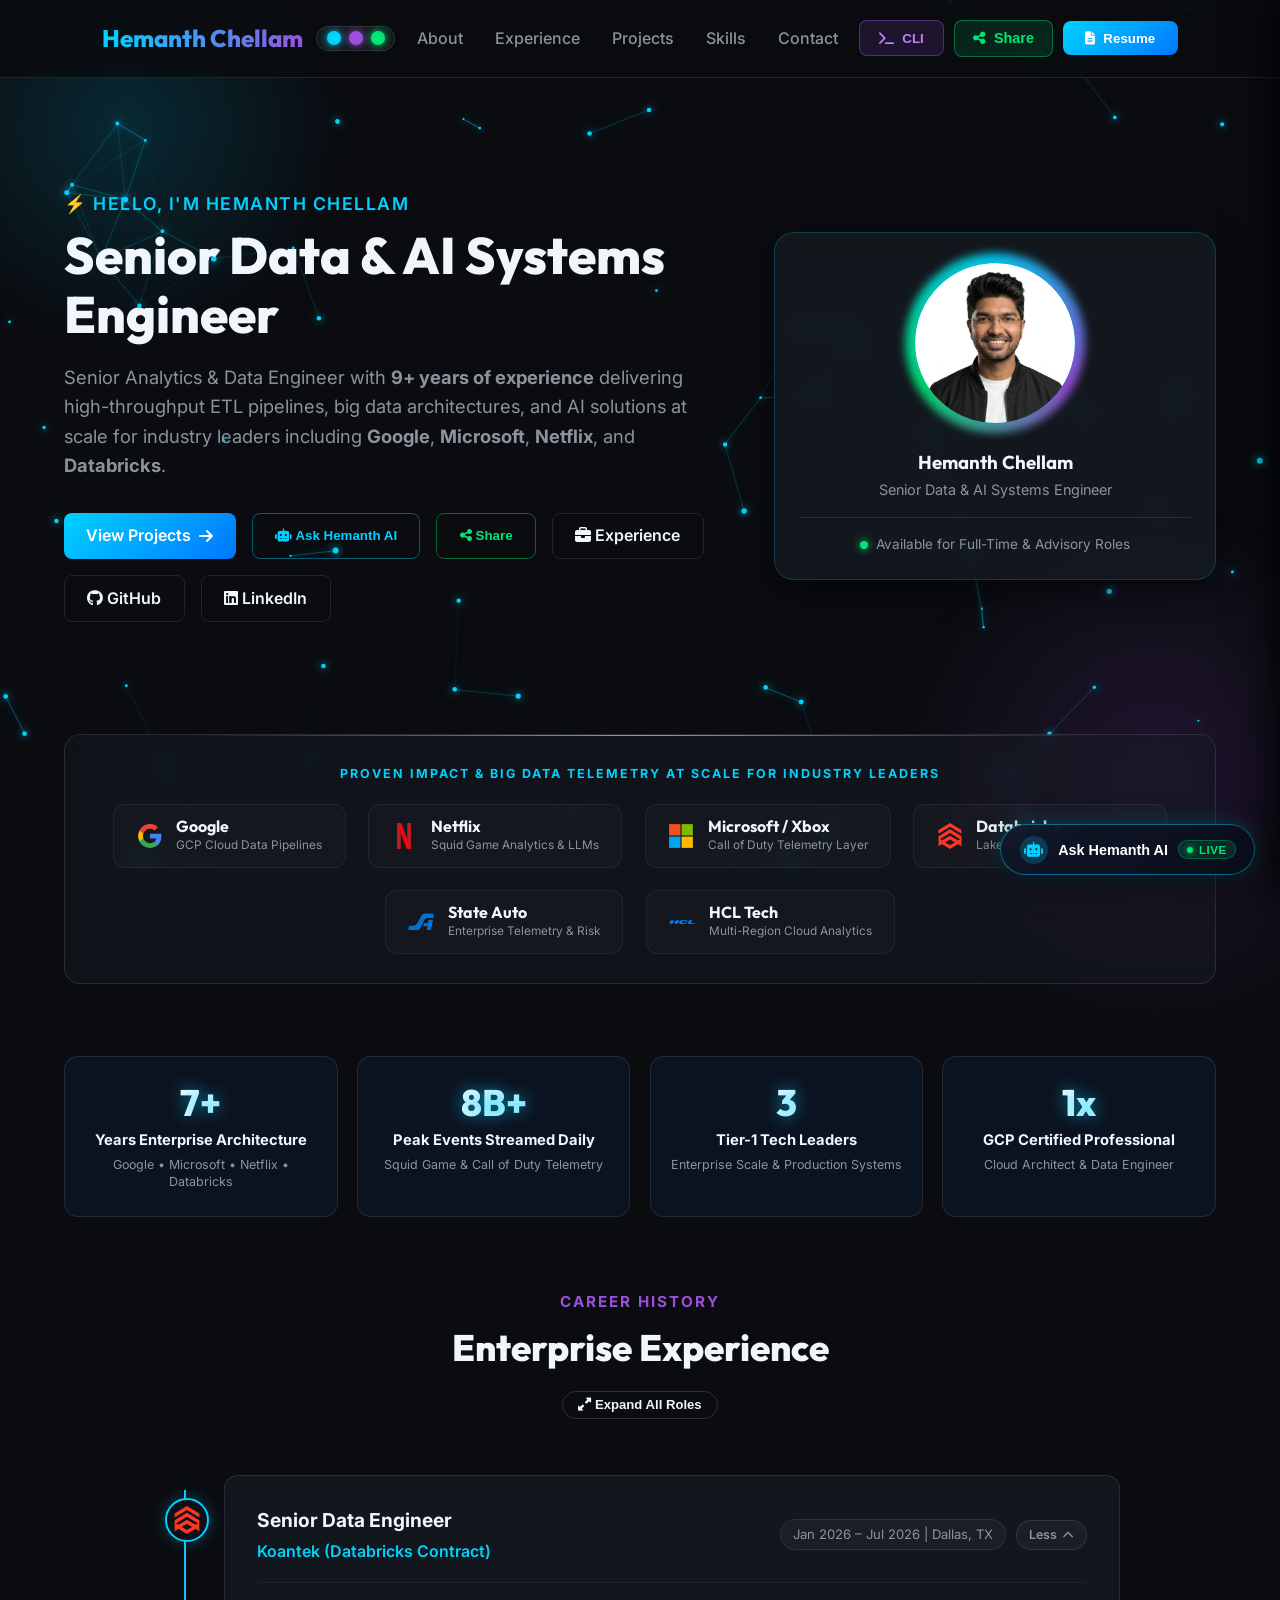
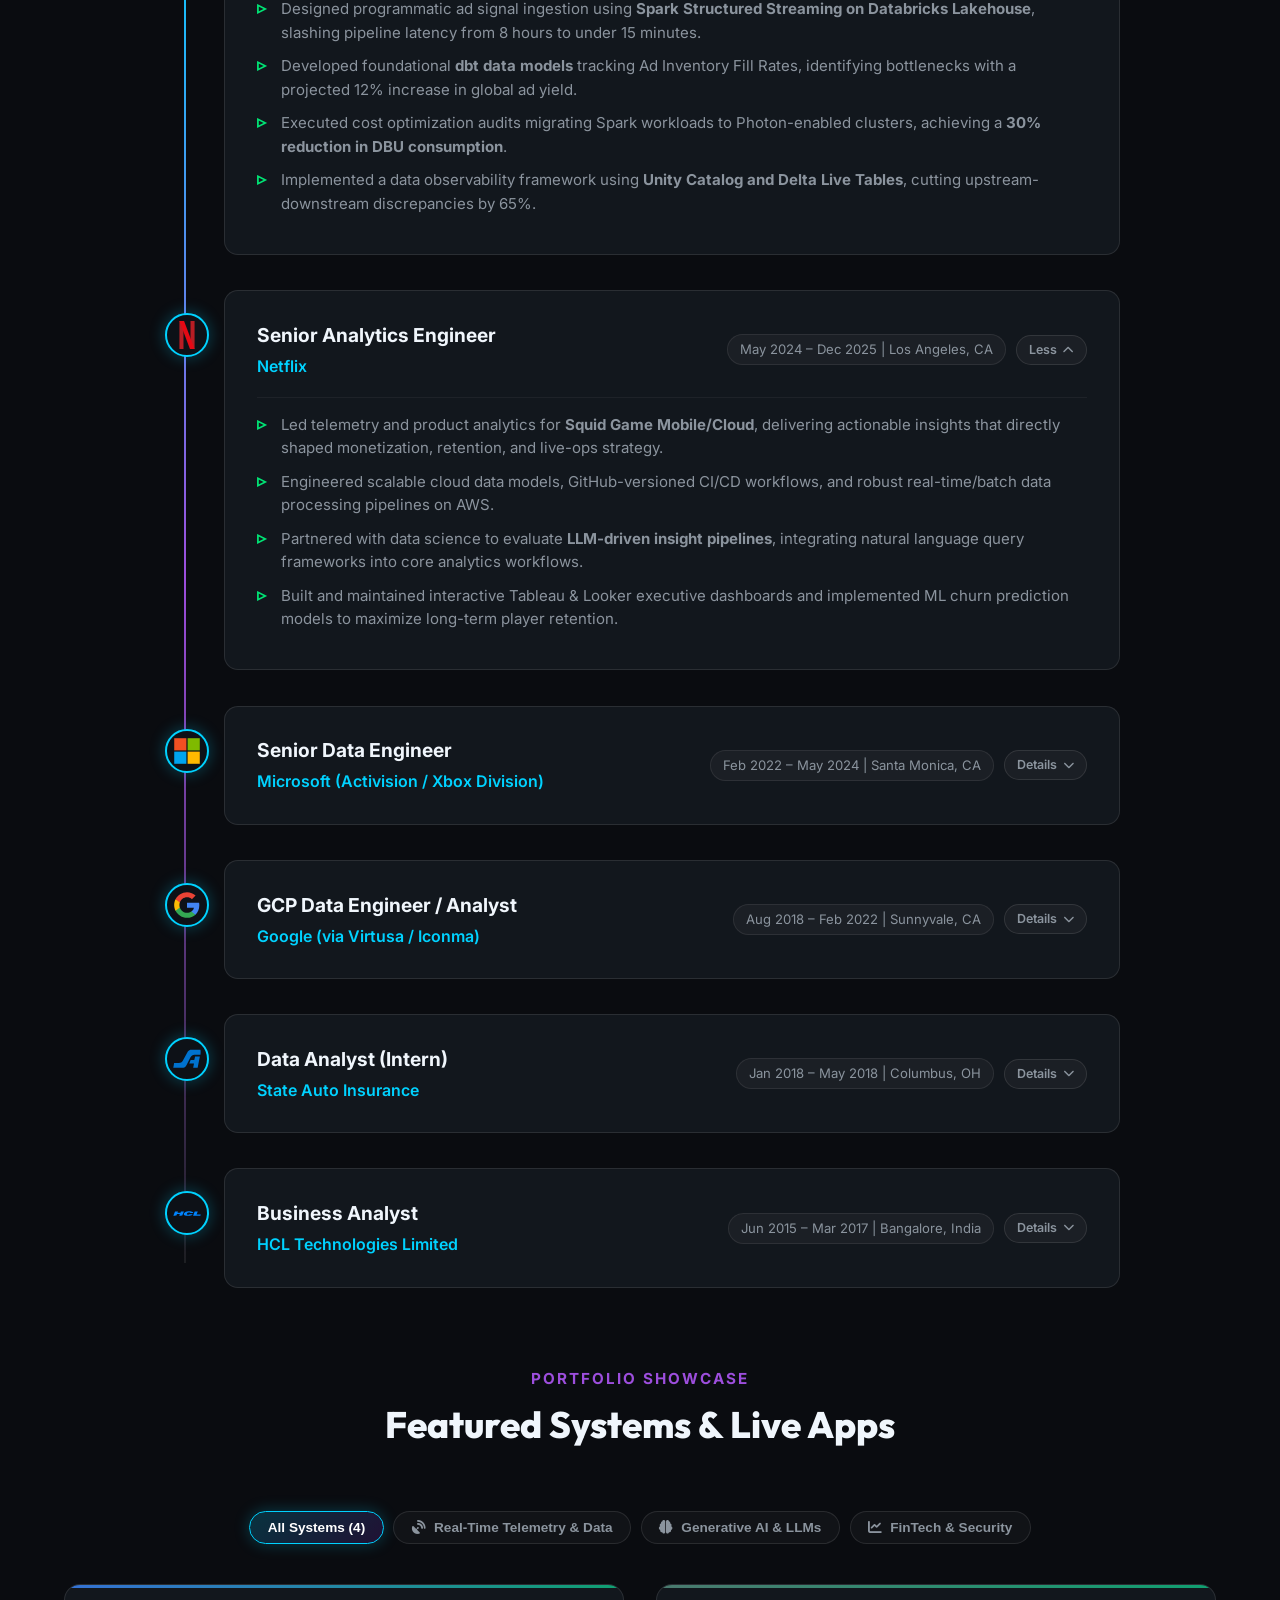
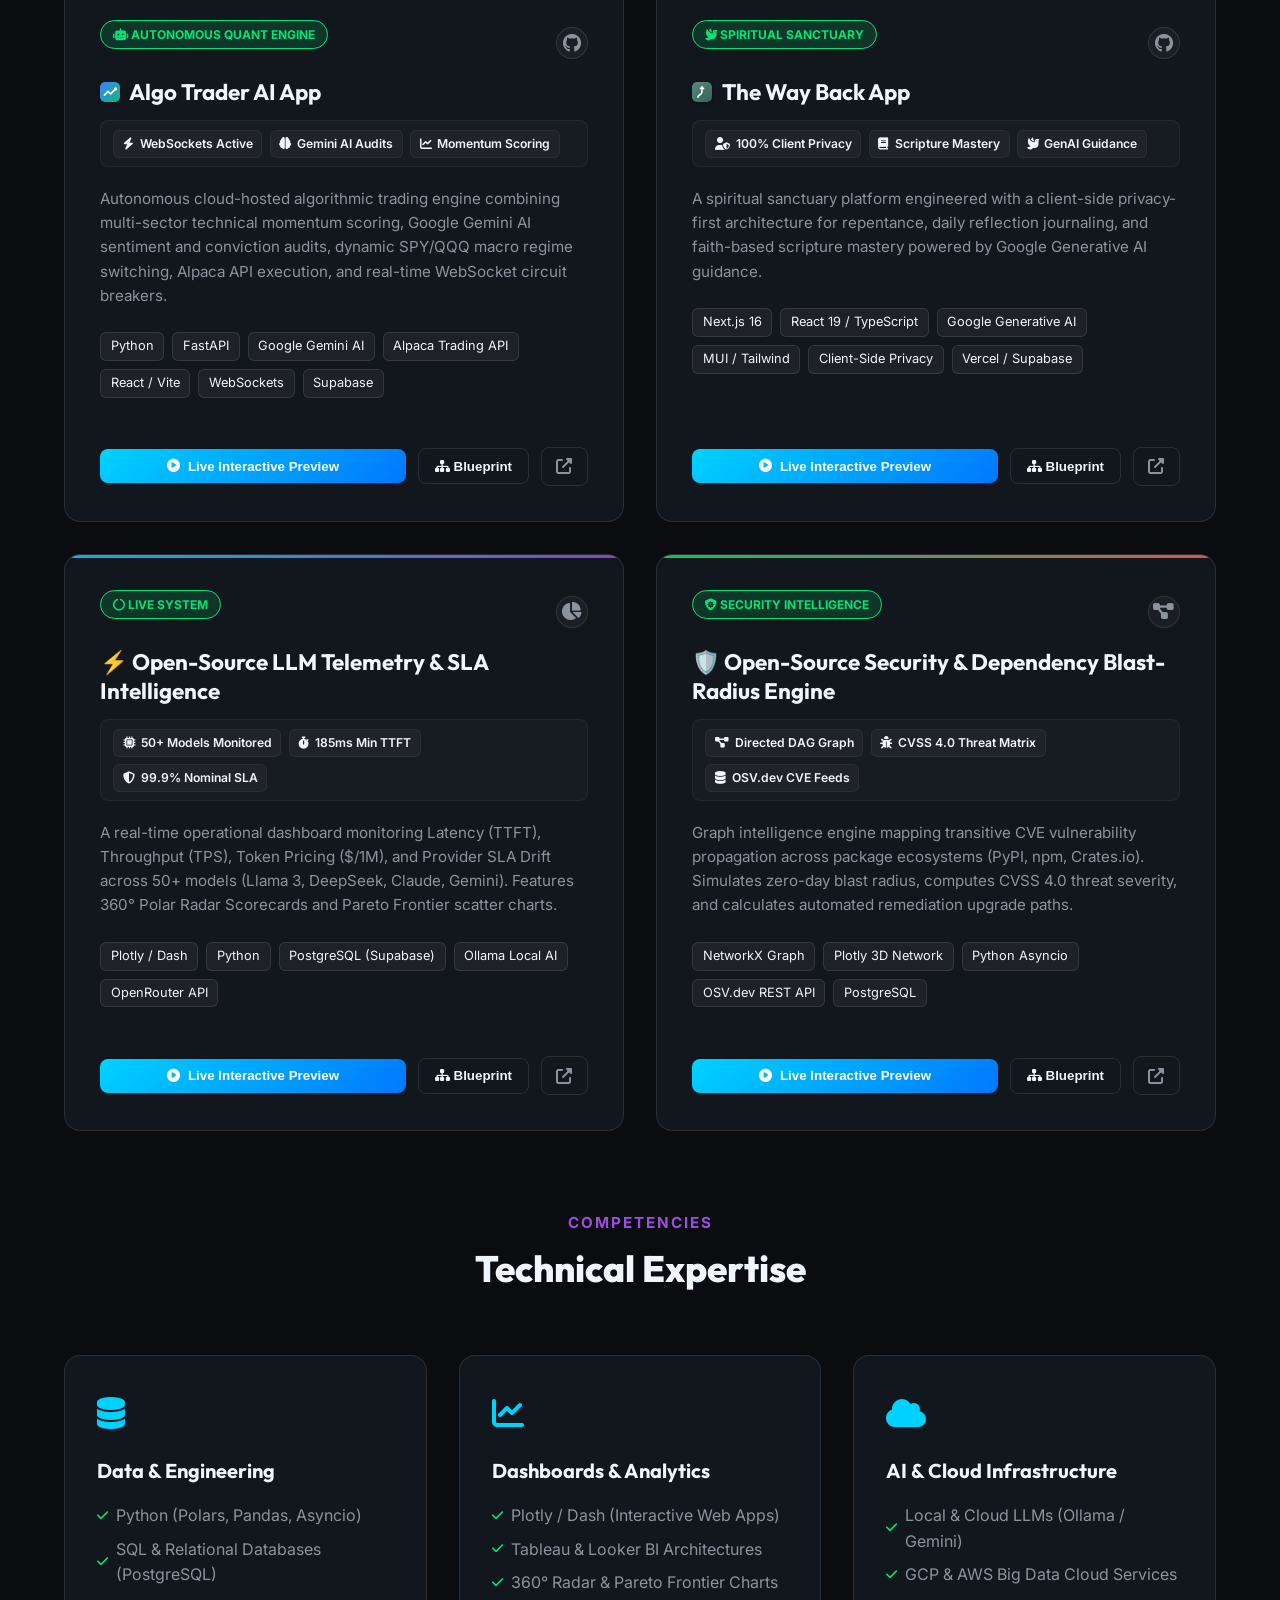
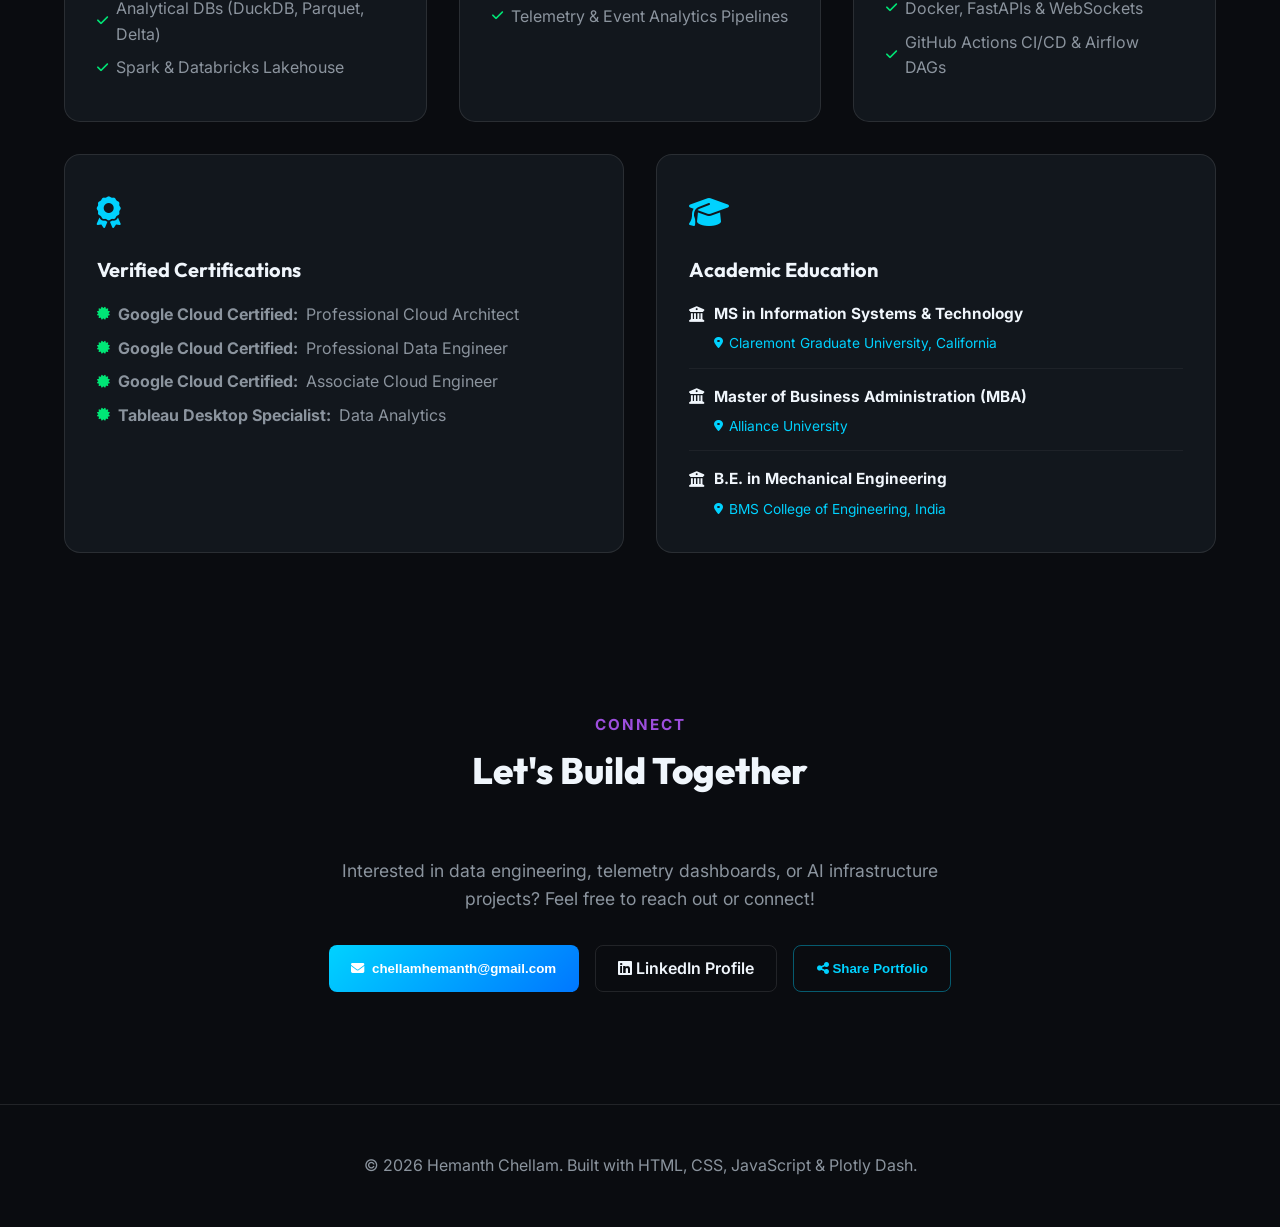
==== commit e64138b7: "feat(ui): add harmonized animation suite and Apple-style scroll reveals - Add rotating specializatio" ====
--- a/index.html
+++ b/index.html
@@ -31,7 +31,7 @@
     <!-- FontAwesome Icons -->
     <link rel="stylesheet" href="https://cdnjs.cloudflare.com/ajax/libs/font-awesome/6.4.0/css/all.min.css">
     <!-- Custom CSS -->
-    <link rel="stylesheet" href="styles.css?v=9">
+    <link rel="stylesheet" href="styles.css?v=13">
 </head>
 <body>
 
@@ -142,7 +142,7 @@
         <section id="about" class="hero">
             <div class="hero-content">
                 <p class="hero-subtitle">⚡ Hello, I'm Hemanth Chellam</p>
-                <h1 class="hero-title">Senior Data & AI Systems Engineer</h1>
+                <h1 class="hero-title"><span id="hero-title-cycler" class="hero-title-cycler">Senior Data & AI Systems Engineer</span></h1>
                 
                 <p class="hero-bio">
                     Senior Analytics & Data Engineer with <b>9+ years of experience</b> delivering high-throughput ETL pipelines, big data architectures, and AI solutions at scale for industry leaders including <b>Google</b>, <b>Microsoft</b>, <b>Netflix</b>, and <b>Databricks</b>.
@@ -181,7 +181,7 @@
         </section>
 
         <!-- Enterprise Company Trust Bar (Credibility Showcase with Infinite Marquee) -->
-        <div class="company-trust-bar">
+        <div class="company-trust-bar scroll-reveal">
             <p class="trust-bar-label">PROVEN IMPACT & BIG DATA TELEMETRY AT SCALE FOR INDUSTRY LEADERS</p>
             <div class="company-logos-track">
                 <!-- Primary Set -->
@@ -274,31 +274,31 @@
         </div>
 
         <!-- Executive Impact Metrics Strip -->
-        <div class="metrics-impact-strip">
+        <div class="metrics-impact-strip scroll-reveal">
             <div class="metric-card">
-                <div class="metric-value">9+</div>
+                <div class="metric-value" data-target="9" data-suffix="+">9+</div>
                 <div class="metric-label">Years Enterprise Architecture</div>
                 <div class="metric-sub">Google • Microsoft • Netflix • Databricks</div>
             </div>
             <div class="metric-card">
-                <div class="metric-value">10B+</div>
+                <div class="metric-value" data-target="10" data-suffix="B+">10B+</div>
                 <div class="metric-label">Peak Events Streamed Daily</div>
                 <div class="metric-sub">Squid Game & Call of Duty Telemetry</div>
             </div>
             <div class="metric-card">
-                <div class="metric-value">4</div>
+                <div class="metric-value" data-target="4" data-suffix="">4</div>
                 <div class="metric-label">Tier-1 Tech Leaders</div>
                 <div class="metric-sub">Enterprise Scale & Production Systems</div>
             </div>
             <div class="metric-card">
-                <div class="metric-value">2x</div>
+                <div class="metric-value" data-target="2" data-suffix="x">2x</div>
                 <div class="metric-label">GCP Certified Professional</div>
                 <div class="metric-sub">Cloud Architect & Data Engineer</div>
             </div>
         </div>
 
         <!-- Career & Enterprise Experience Section -->
-        <section id="experience">
+        <section id="experience" class="scroll-reveal">
             <div class="section-header">
                 <p class="section-tag">Career History</p>
                 <h2 class="section-title">Enterprise Experience</h2>
@@ -447,7 +447,7 @@
         </section>
 
         <!-- Featured Projects Showcase (Option A: 2x2 Responsive Grid) -->
-        <section id="projects">
+        <section id="projects" class="scroll-reveal">
             <div class="section-header">
                 <p class="section-tag">Portfolio Showcase</p>
                 <h2 class="section-title">Featured Systems & Live Apps</h2>
@@ -610,7 +610,7 @@
         </section>
 
         <!-- Technical Skills Matrix -->
-        <section id="skills">
+        <section id="skills" class="scroll-reveal">
             <div class="section-header">
                 <p class="section-tag">Competencies</p>
                 <h2 class="section-title">Technical Expertise</h2>
@@ -700,7 +700,7 @@
         </section>
 
         <!-- Contact Section -->
-        <section id="contact" style="text-align: center; padding: 4rem 0;">
+        <section id="contact" class="scroll-reveal" style="text-align: center; padding: 4rem 0;">
             <div class="section-header">
                 <p class="section-tag">Connect</p>
                 <h2 class="section-title">Let's Build Together</h2>
@@ -726,7 +726,7 @@
                     <span class="terminal-dot dot-green"></span>
                 </div>
                 <div class="terminal-title">hemanth@hub:~ (bash)</div>
-                <div></div>
+                <button type="button" class="terminal-close-btn" onclick="document.getElementById('terminal-modal').classList.remove('active')" title="Close Terminal"><i class="fas fa-times"></i></button>
             </div>
             <div id="terminal-body" class="terminal-body">
                 <div>Type '<b style="color:#00d2ff">help</b>' to list available commands.</div>
@@ -1012,7 +1012,7 @@
                     </div>
                     <div>
                         <div class="ai-drawer-title">Hemanth AI Assistant</div>
-                        <div class="ai-drawer-status"><span class="ai-dot-green"></span> Online • Powered by Gemini AI</div>
+                        <div class="ai-drawer-status"><span class="ai-dot-green"></span> Online • Powered by Gemini</div>
                     </div>
                 </div>
                 <div class="ai-drawer-actions">
@@ -1071,6 +1071,6 @@
 
 
     <!-- Interactive Script -->
-    <script src="app.js?v=7"></script>
+    <script src="app.js?v=10"></script>
 </body>
 </html>
--- a/styles.css
+++ b/styles.css
@@ -84,10 +84,27 @@
     font-family: var(--font-heading);
     font-size: 1.5rem;
     font-weight: 800;
-    background: linear-gradient(135deg, var(--accent-blue), var(--accent-purple));
+    background: linear-gradient(
+        90deg,
+        var(--accent-blue) 0%,
+        var(--accent-purple) 35%,
+        #00e676 70%,
+        var(--accent-blue) 100%
+    );
+    background-size: 300% auto;
     -webkit-background-clip: text;
     -webkit-text-fill-color: transparent;
     text-decoration: none;
+    animation: flow-brand-gradient 8s ease-in-out infinite alternate;
+}
+
+@keyframes flow-brand-gradient {
+    0% {
+        background-position: 0% 50%;
+    }
+    100% {
+        background-position: 100% 50%;
+    }
 }
 
 .nav-links {
@@ -997,19 +1014,48 @@
         font-size: 0.88rem;
     }
 
+    /* Projects: Hide Category Filter Chips on Mobile */
+    .project-filters {
+        display: none !important;
+    }
+
     /* Modals & Terminal */
     .terminal-window {
-        width: 96%;
-        max-height: 85vh;
+        width: 95%;
+        max-width: 95vw;
+        max-height: 82vh;
+        margin: 0 auto;
+    }
+    .terminal-header {
+        padding: 0.55rem 0.85rem;
+    }
+    .terminal-title {
+        font-size: 0.78rem;
     }
     .terminal-body {
-        padding: 0.85rem;
-        height: 320px;
+        padding: 0.75rem 0.85rem;
+        flex: 1 1 auto;
+        min-height: 140px;
+        max-height: calc(82vh - 125px);
+        height: auto;
+        font-size: 0.8rem;
+        overflow-x: auto;
+        -webkit-overflow-scrolling: touch;
+    }
+    .terminal-quick-bar {
+        padding: 0.4rem 0.75rem;
+        gap: 0.35rem;
+    }
+    .terminal-chip {
+        padding: 0.2rem 0.55rem;
+        font-size: 0.72rem;
+    }
+    .terminal-input-line {
+        padding: 0.4rem 0.75rem 0.75rem 0.75rem !important;
         font-size: 0.82rem;
-        overflow-x: auto;
-    }
-    .terminal-input-line {
-        padding: 0 0.85rem 0.85rem 0.85rem !important;
+    }
+    .terminal-input {
+        font-size: 0.82rem;
     }
     .embed-window {
         width: 96%;
@@ -1070,6 +1116,24 @@
         width: 34px;
         height: 34px;
         font-size: 0.95rem;
+    }
+    .terminal-window {
+        width: 96%;
+        max-height: 85vh;
+    }
+    .terminal-title {
+        max-width: 170px;
+        overflow: hidden;
+        text-overflow: ellipsis;
+        white-space: nowrap;
+    }
+    .terminal-body {
+        min-height: 120px;
+        max-height: calc(85vh - 120px);
+        font-size: 0.76rem;
+    }
+    .terminal-prompt {
+        font-size: 0.78rem;
     }
 }
 
@@ -1258,23 +1322,28 @@
 }
 
 .terminal-window {
+    display: flex;
+    flex-direction: column;
     width: 90%;
     max-width: 800px;
+    max-height: 85vh;
     background: #0d1117;
     border: 1px solid rgba(0, 210, 255, 0.3);
     border-radius: 12px;
     box-shadow: 0 20px 50px rgba(0, 0, 0, 0.8), 0 0 25px rgba(0, 210, 255, 0.2);
     overflow: hidden;
     font-family: 'Fira Code', 'Courier New', monospace;
+    box-sizing: border-box;
 }
 
 .terminal-header {
     background: #161b22;
-    padding: 0.7rem 1rem;
+    padding: 0.65rem 1rem;
     display: flex;
     align-items: center;
     justify-content: space-between;
     border-bottom: 1px solid rgba(255, 255, 255, 0.08);
+    flex-shrink: 0;
 }
 
 .terminal-dots {
@@ -1297,20 +1366,53 @@
     font-size: 0.85rem;
 }
 
+.terminal-close-btn {
+    background: transparent;
+    border: none;
+    color: #8b949e;
+    font-size: 0.95rem;
+    cursor: pointer;
+    padding: 0.2rem 0.5rem;
+    border-radius: 4px;
+    transition: all 0.2s ease;
+    display: inline-flex;
+    align-items: center;
+    justify-content: center;
+}
+
+.terminal-close-btn:hover {
+    color: #ff5f56;
+    background: rgba(255, 95, 86, 0.15);
+}
+
 .terminal-body {
     padding: 1.2rem;
-    height: 380px;
+    flex: 1 1 auto;
+    min-height: 180px;
+    max-height: 480px;
     overflow-y: auto;
+    overflow-x: auto;
     color: #39ff14;
     font-size: 0.9rem;
     line-height: 1.5;
+    word-break: break-word;
+}
+
+.terminal-body pre {
+    max-width: 100%;
+    overflow-x: auto;
+    white-space: pre;
+    font-size: 0.78rem;
+    margin: 0.4rem 0;
 }
 
 .terminal-input-line {
     display: flex;
     align-items: center;
     gap: 0.5rem;
-    margin-top: 0.5rem;
+    padding: 0.6rem 1.2rem 1.2rem 1.2rem;
+    flex-shrink: 0;
+    box-sizing: border-box;
 }
 
 .terminal-prompt {
@@ -2685,8 +2787,108 @@
     letter-spacing: 0.5px;
 }
 
-
-
-
-
-
+/* ==========================================================
+   Harmonized Animation Suite & Apple-Style Scroll Reveals
+   ========================================================== */
+
+/* 1. Hero Specialization Title Cycler */
+.hero-title-cycler {
+    display: inline-block;
+    transition: opacity 0.4s ease, transform 0.4s cubic-bezier(0.16, 1, 0.3, 1);
+    will-change: opacity, transform;
+}
+
+.hero-title-cycler.switching-out {
+    opacity: 0;
+    transform: translateY(-10px);
+}
+
+.hero-title-cycler.switching-in {
+    opacity: 0;
+    transform: translateY(10px);
+}
+
+/* 2. Trust Bar Glowing Data Stream */
+.company-trust-bar::after {
+    content: '';
+    position: absolute;
+    top: 0;
+    left: -35%;
+    width: 35%;
+    height: 2px;
+    background: linear-gradient(90deg, transparent, #00d2ff, #00e676, transparent);
+    box-shadow: 0 0 12px rgba(0, 210, 255, 0.8), 0 0 20px rgba(0, 230, 118, 0.5);
+    animation: trustBarDataStream 5s cubic-bezier(0.4, 0, 0.2, 1) infinite;
+    pointer-events: none;
+    z-index: 3;
+}
+
+@keyframes trustBarDataStream {
+    0% {
+        left: -35%;
+    }
+    50%, 100% {
+        left: 105%;
+    }
+}
+
+/* 3. Metric Value Highlight Glow during Count-Up */
+.metric-value.counting {
+    color: var(--accent-cyan);
+    text-shadow: 0 0 16px rgba(0, 210, 255, 0.6);
+}
+
+/* 4. Apple-Style Smooth Viewport Scroll Reveals */
+.scroll-reveal {
+    opacity: 0;
+    transform: translateY(28px);
+    transition: opacity 0.75s cubic-bezier(0.16, 1, 0.3, 1), transform 0.75s cubic-bezier(0.16, 1, 0.3, 1);
+    will-change: opacity, transform;
+}
+
+.scroll-reveal.visible {
+    opacity: 1;
+    transform: translateY(0);
+}
+
+/* Respect user's accessibility preferences */
+@media (prefers-reduced-motion: reduce) {
+    .scroll-reveal {
+        opacity: 1 !important;
+        transform: none !important;
+        transition: none !important;
+    }
+    .company-trust-bar::after {
+        display: none !important;
+    }
+}
+
+/* 5. 3D Project Card Tilt & Dynamic Glare (Desktop Only) */
+@media (hover: hover) and (min-width: 992px) {
+    .project-card {
+        transform-style: preserve-3d;
+        perspective: 1000px;
+        transition: border-color 0.3s ease, box-shadow 0.3s ease, transform 0.15s ease-out;
+    }
+    
+    .card-glare {
+        position: absolute;
+        top: 0;
+        left: 0;
+        width: 100%;
+        height: 100%;
+        pointer-events: none;
+        border-radius: inherit;
+        opacity: 0;
+        transition: opacity 0.3s ease;
+        mix-blend-mode: overlay;
+        z-index: 5;
+    }
+}
+
+
+
+
+
+
+
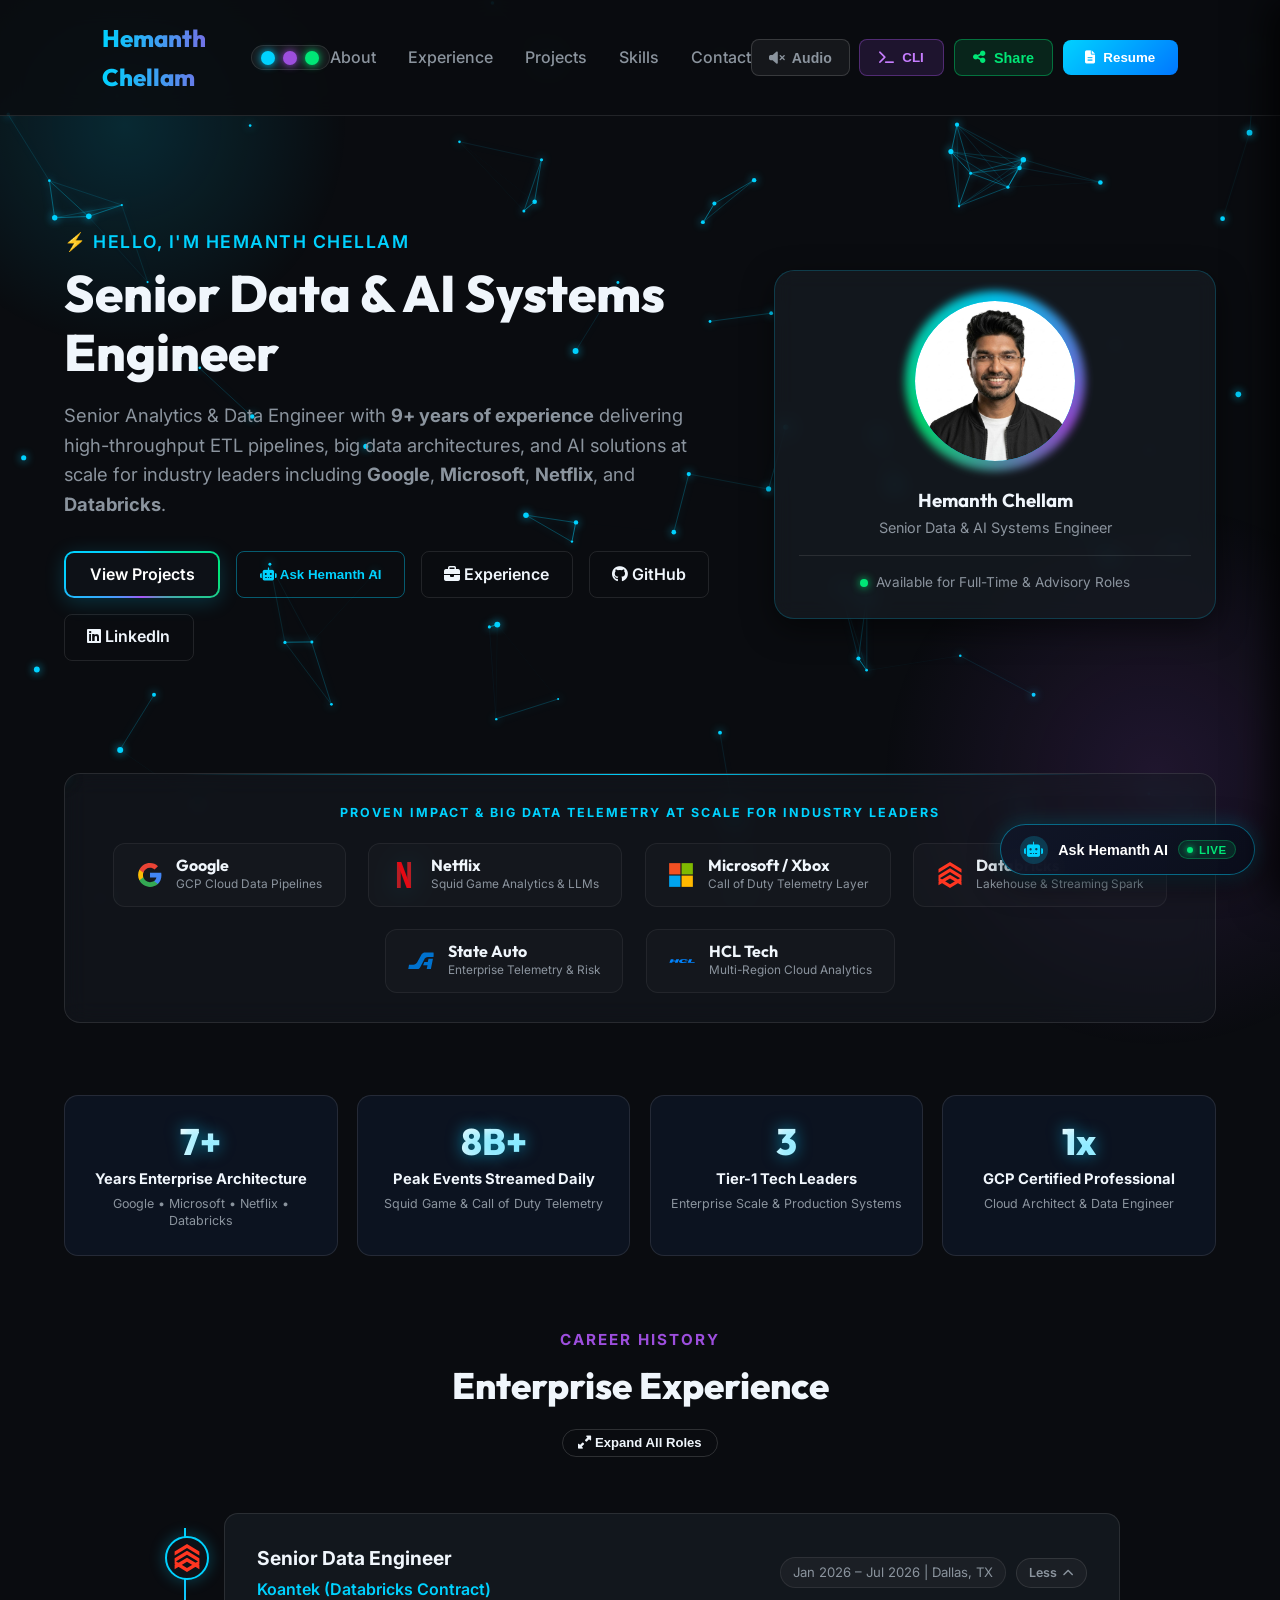
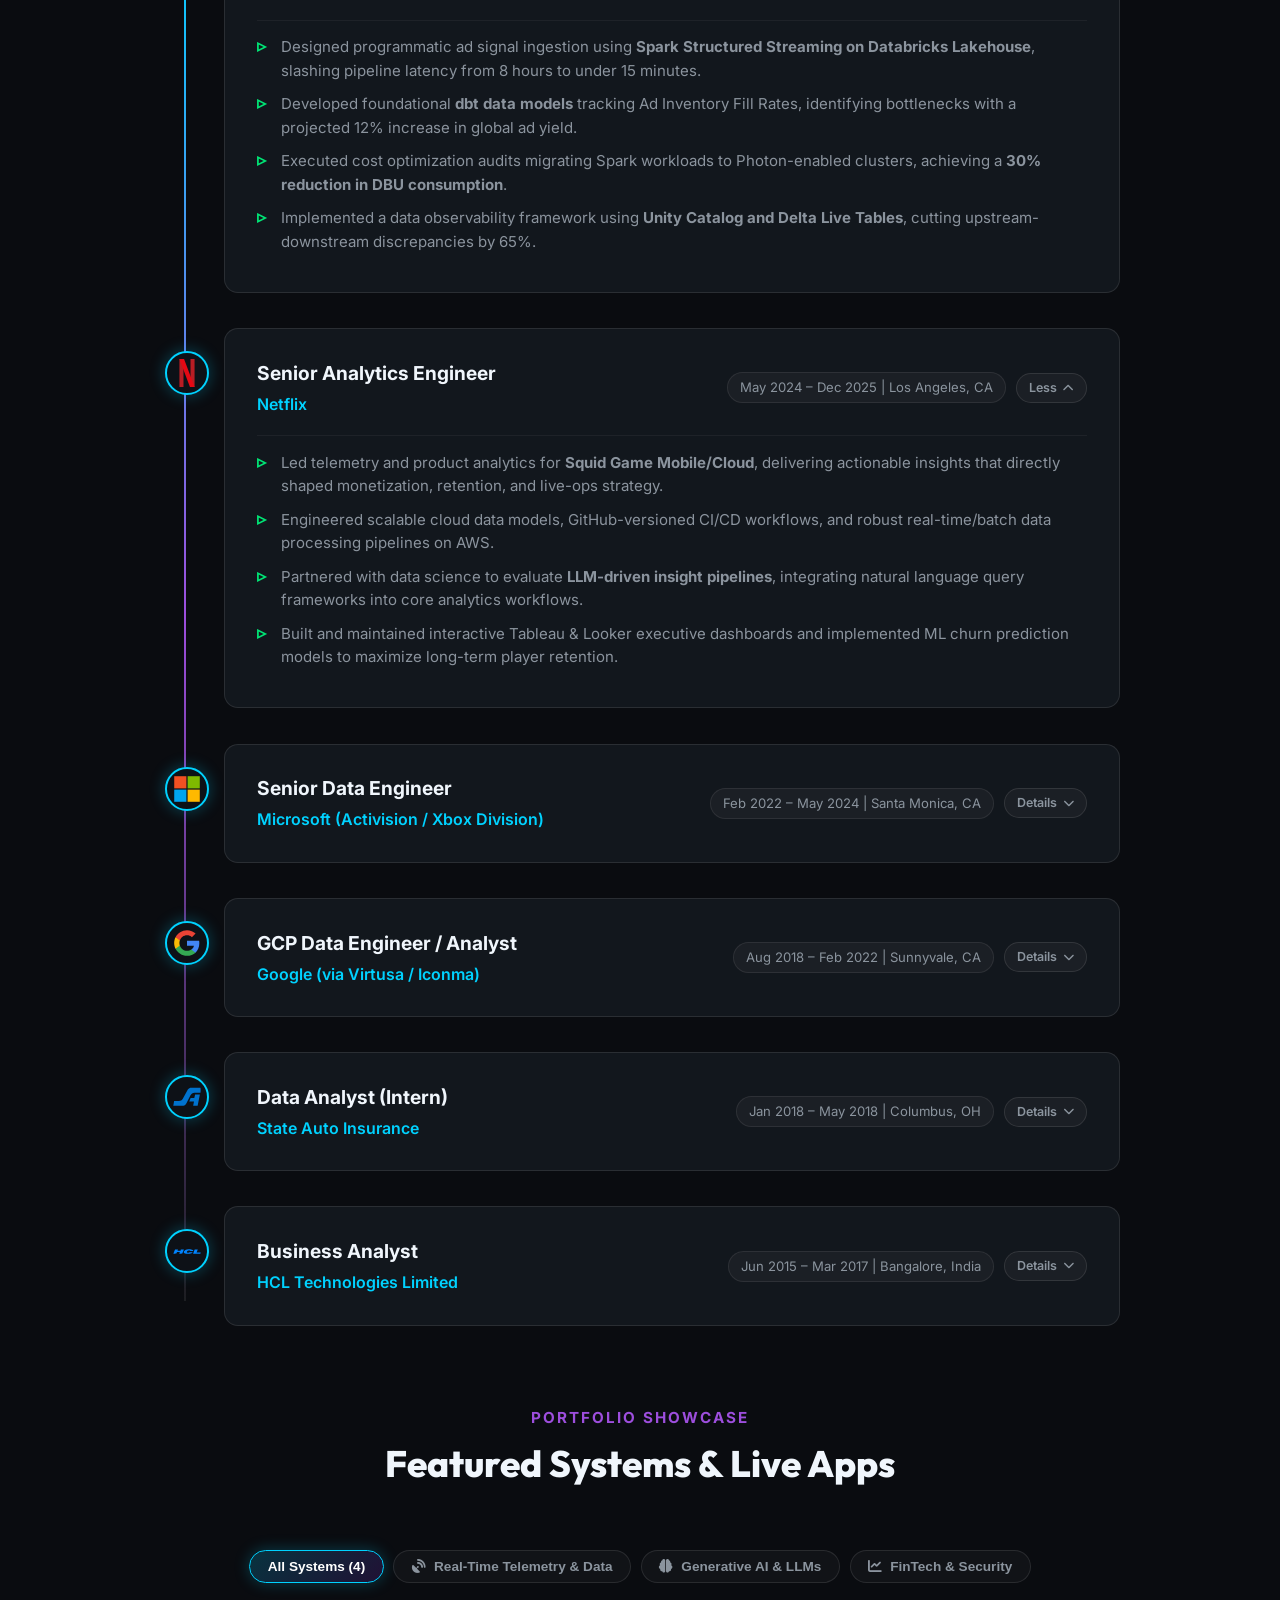
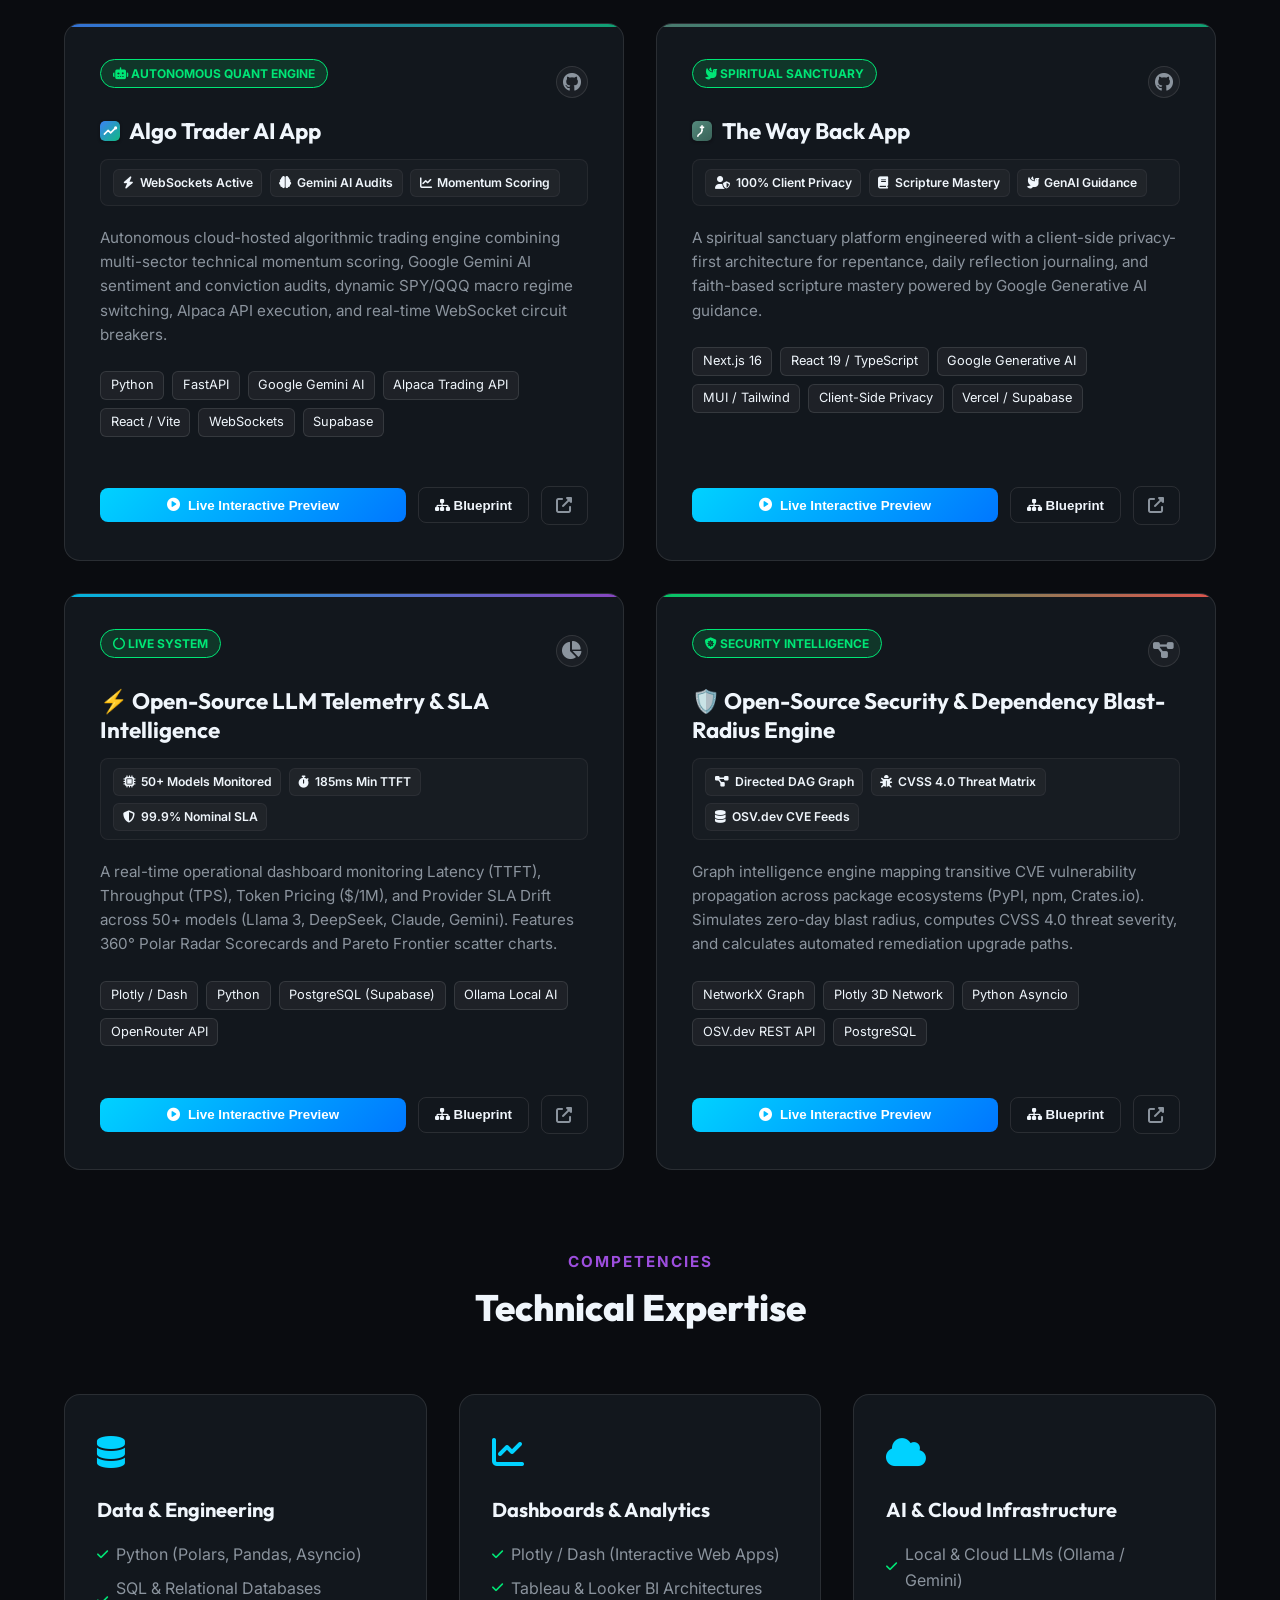
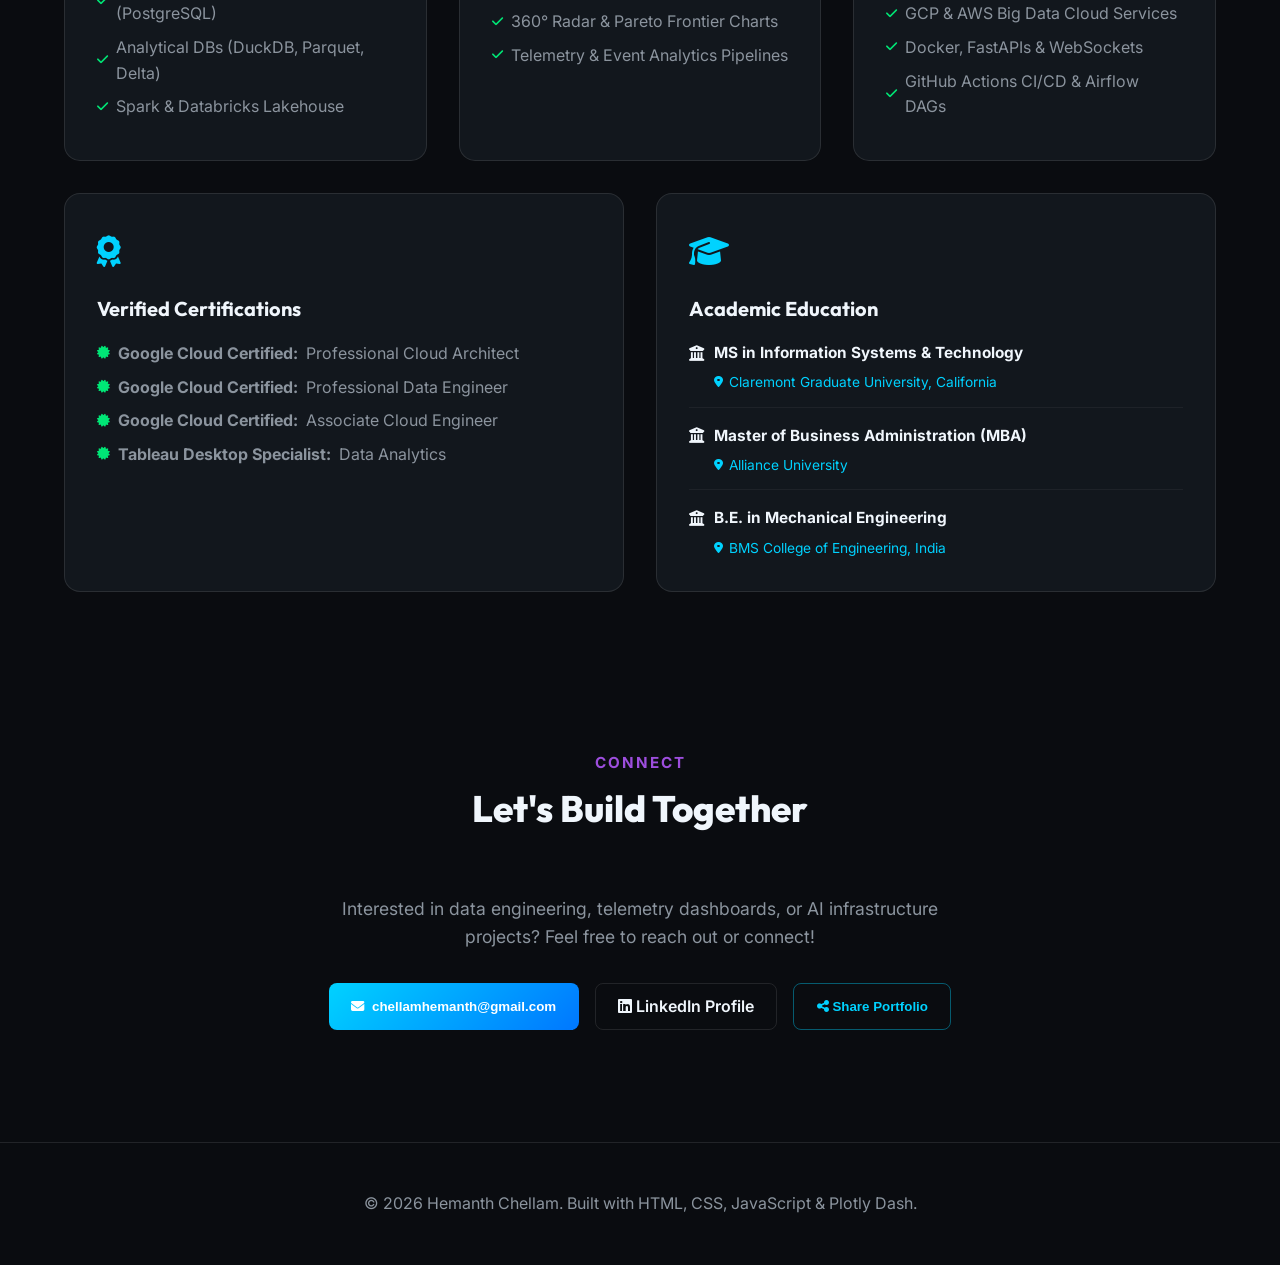
==== commit c3d8ae52: "Optimize mobile resume modal header and clean up architecture blueprint" ====
--- a/index.html
+++ b/index.html
@@ -31,7 +31,7 @@
     <!-- FontAwesome Icons -->
     <link rel="stylesheet" href="https://cdnjs.cloudflare.com/ajax/libs/font-awesome/6.4.0/css/all.min.css">
     <!-- Custom CSS -->
-    <link rel="stylesheet" href="styles.css?v=13">
+    <link rel="stylesheet" href="styles.css?v=21">
 </head>
 <body>
 
@@ -67,6 +67,7 @@
         </ul>
         
         <div class="nav-actions">
+            <button id="btn-sound-toggle" onclick="toggleAudioFX()" class="btn-sound-nav" title="Toggle Sound FX (Web Audio Synth)" aria-label="Toggle Sound Effects"><i class="fas fa-volume-mute"></i> <span class="nav-btn-text">Audio</span></button>
             <button id="btn-open-terminal" class="btn-terminal" title="Launch Interactive Terminal CLI"><i class="fas fa-terminal"></i> <span class="nav-btn-text">CLI</span></button>
             <button onclick="sharePortfolio()" class="btn-share-nav" title="Share Portfolio"><i class="fas fa-share-alt"></i> <span class="nav-btn-text">Share</span></button>
             <button onclick="openResumeModal()" class="btn-primary" title="View Resume"><i class="fas fa-file-alt"></i> <span class="nav-btn-text">Resume</span></button>
@@ -129,6 +130,9 @@
                     <button onclick="closeMobileDrawer(); sharePortfolio();" class="drawer-btn btn-drawer-share">
                         <i class="fas fa-share-alt"></i> Share Portfolio
                     </button>
+                    <button onclick="toggleAudioFX();" class="drawer-btn btn-drawer-audio">
+                        <i id="drawer-sound-icon" class="fas fa-volume-mute"></i> <span id="drawer-sound-label">Audio Effects (Off)</span>
+                    </button>
                     <button onclick="closeMobileDrawer(); toggleAIChat(true);" class="drawer-btn btn-drawer-ai">
                         <i class="fas fa-robot"></i> Chat with AI Assistant
                     </button>
@@ -148,9 +152,8 @@
                     Senior Analytics & Data Engineer with <b>9+ years of experience</b> delivering high-throughput ETL pipelines, big data architectures, and AI solutions at scale for industry leaders including <b>Google</b>, <b>Microsoft</b>, <b>Netflix</b>, and <b>Databricks</b>.
                 </p>
                 <div class="hero-actions">
-                    <a href="#projects" class="btn-primary">View Projects <i class="fas fa-arrow-right"></i></a>
+                    <a href="#projects" class="btn-primary hero-btn-projects">View Projects</a>
                     <button onclick="toggleAIChat()" class="btn-outline" style="border-color: rgba(0, 210, 255, 0.4); color: var(--accent-blue);"><i class="fas fa-robot me-1"></i> Ask Hemanth AI</button>
-                    <button onclick="sharePortfolio()" class="btn-outline" style="border-color: rgba(0, 230, 118, 0.4); color: var(--accent-green);"><i class="fas fa-share-alt me-1"></i> Share</button>
                     <a href="#experience" class="btn-outline"><i class="fas fa-briefcase"></i> Experience</a>
                     <a href="https://github.com/HEMANTH5439" target="_blank" class="btn-outline"><i class="fab fa-github"></i> GitHub</a>
                     <a href="https://www.linkedin.com/in/hemanth-chellam-b9285a8a/" target="_blank" class="btn-outline"><i class="fab fa-linkedin"></i> LinkedIn</a>
@@ -808,13 +811,6 @@
                     </div>
                 </div>
 
-                <!-- Interactive Pipeline Simulation Bar -->
-                <div class="arch-simulation-bar">
-                    <button id="btn-run-simulation" onclick="runPipelineSimulation()" class="btn-primary" style="font-size: 0.88rem; padding: 0.45rem 1.1rem;">
-                        <i class="fas fa-play me-1"></i> Simulate Pipeline Run
-                    </button>
-                    <span id="simulation-status-text" style="color: var(--text-muted); font-size: 0.85rem; font-family: var(--font-mono);"><i class="fas fa-info-circle me-1 text-info"></i> Click to inject live synthetic event payload through pipeline nodes</span>
-                </div>
             </div>
         </div>
     </div>
@@ -823,19 +819,20 @@
     <!-- 5. Interactive Resume Viewer Modal -->
     <div id="resume-modal" class="embed-modal">
         <div class="embed-window" style="max-width: 920px; height: 88vh;">
-            <div class="embed-header">
-                <div style="display: flex; align-items: center; gap: 0.8rem;">
-                    <span style="color: var(--accent-blue); font-weight: 700;"><i class="fas fa-file-alt me-1"></i> Interactive Resume / CV Viewer</span>
-                    <span style="color: var(--text-muted); font-size: 0.9rem;">| Hemanth Chellam</span>
-                </div>
-                <div style="display: flex; gap: 0.6rem; align-items: center;">
-                    <button onclick="printResume()" class="btn-outline" style="padding: 0.35rem 0.8rem; font-size: 0.85rem; color: var(--accent-blue); border-color: var(--accent-blue);" title="Print or Save as Clean ATS PDF"><i class="fas fa-print me-1"></i> Print / PDF</button>
-                    <a href="mailto:chellamhemanth@gmail.com" class="btn-primary" style="padding: 0.35rem 0.9rem; font-size: 0.85rem;"><i class="fas fa-envelope me-1"></i> Contact</a>
-                    <button onclick="closeResumeModal()" class="btn-outline" style="padding: 0.35rem 0.8rem; font-size: 0.85rem;"><i class="fas fa-times"></i> Close</button>
+            <div class="embed-header resume-modal-header">
+                <div class="resume-header-title-wrap">
+                    <span class="resume-header-title"><i class="fas fa-file-alt me-1"></i> Resume / CV</span>
+                    <span class="resume-header-sub">| Hemanth Chellam</span>
+                </div>
+                <div class="resume-header-actions">
+                    <button onclick="printResume()" class="btn-outline btn-resume-print" title="Print or Save as Clean ATS PDF"><i class="fas fa-print me-1"></i> <span class="btn-text">Print / PDF</span></button>
+                    <a href="mailto:chellamhemanth@gmail.com" class="btn-primary btn-resume-contact"><i class="fas fa-envelope me-1"></i> <span class="btn-text">Contact</span></a>
+                    <button onclick="closeResumeModal()" class="btn-outline btn-resume-close" title="Close"><i class="fas fa-times"></i> <span class="btn-text">Close</span></button>
                 </div>
             </div>
             <div class="resume-modal-body" style="padding: 2.2rem; overflow-y: auto; color: var(--text-main); font-family: var(--font-body); line-height: 1.6;">
                 
+
                 <!-- Resume Header -->
                 <div style="border-bottom: 2px solid var(--accent-blue); padding-bottom: 1.2rem; margin-bottom: 1.5rem;">
                     <h2 style="font-family: var(--font-heading); font-size: 2.2rem; margin-bottom: 0.2rem;">Hemanth Chellam</h2>
@@ -1071,6 +1068,6 @@
 
 
     <!-- Interactive Script -->
-    <script src="app.js?v=10"></script>
+    <script src="app.js?v=15"></script>
 </body>
 </html>
--- a/styles.css
+++ b/styles.css
@@ -552,7 +552,7 @@
 }
 
 .project-card:hover {
-    transform: translateY(-6px);
+    transform: none;
 }
 
 .project-card:hover::before {
@@ -822,6 +822,7 @@
     /* Hide auxiliary actions from navbar; they live inside mobile drawer */
     .nav-actions .btn-terminal,
     .nav-actions .btn-share-nav,
+    .nav-actions .btn-sound-nav,
     .nav-actions .btn-ai-nav {
         display: none !important;
     }
@@ -944,42 +945,133 @@
         max-height: 18px;
     }
     .timeline-header {
+        position: relative;
+        display: flex;
         flex-direction: column;
         align-items: flex-start;
-        gap: 0.5rem;
+        gap: 0.45rem;
+        padding-right: 0 !important; /* Let content flow naturally */
+        width: 100%;
+    }
+    .timeline-header > div:first-child {
+        width: 100%;
+        padding-right: 36px; /* Dedicated clearance for top-right toggle button */
+        box-sizing: border-box;
     }
     .timeline-role {
         font-size: 1.05rem;
+        line-height: 1.32;
+        margin-bottom: 0.2rem;
+        word-break: break-word;
     }
     .timeline-company {
-        font-size: 0.9rem;
+        font-size: 0.88rem;
+        line-height: 1.35;
+        display: block;
+        margin-top: 0.15rem;
+        word-break: break-word;
+    }
+    .timeline-header > div:last-child {
+        width: 100% !important;
+        display: flex !important;
+        flex-direction: row !important;
+        align-items: center !important;
+        justify-content: flex-start !important;
+        margin-top: 0.25rem;
     }
     .timeline-date {
-        font-size: 0.76rem;
+        font-size: 0.73rem;
+        line-height: 1.35;
+        padding: 0.25rem 0.6rem;
+        border-radius: 6px;
+        background: rgba(255, 255, 255, 0.05);
+        border: 1px solid rgba(255, 255, 255, 0.09);
+        display: inline-block;
+        word-break: normal;
+        max-width: 100%;
+    }
+    /* Compact, elegant circular toggle chevron in top right */
+    .timeline-toggle-btn {
+        position: absolute;
+        top: 0;
+        right: 0;
+        width: 28px;
+        height: 28px;
+        padding: 0;
+        border-radius: 50%;
+        display: flex;
+        align-items: center;
+        justify-content: center;
+        background: rgba(255, 255, 255, 0.06);
+        border: 1px solid rgba(255, 255, 255, 0.12);
+        color: var(--text-muted);
+        font-size: 0.72rem;
+        cursor: pointer;
+    }
+    .timeline-toggle-btn .toggle-text {
+        display: none !important; /* Hide Details/Less text on mobile to prevent horizontal crowding */
+    }
+    .timeline-bullets li {
+        font-size: 0.84rem;
+        line-height: 1.45;
+        padding-left: 1.2rem;
+        margin-bottom: 0.65rem;
+    }
+
+    /* Compact Portfolio Showcase (Mobile Only) */
+    .projects-grid {
+        gap: 1rem;
+    }
+    .project-card {
+        padding: 1.05rem 1rem 0.95rem 1rem;
+        border-radius: 12px;
+    }
+    .project-card-header {
+        margin-bottom: 0.5rem;
+    }
+    .project-badge {
+        font-size: 0.7rem;
         padding: 0.2rem 0.6rem;
-    }
-    .timeline-bullets li {
-        font-size: 0.86rem;
-        padding-left: 1.3rem;
-        margin-bottom: 0.75rem;
-    }
-
-    /* Projects & Skills */
-    .projects-grid {
-        gap: 1.2rem;
-    }
-    .project-card {
-        padding: 1.3rem;
+        margin-bottom: 0.5rem;
     }
     .project-title {
-        font-size: 1.25rem;
+        font-size: 1.15rem;
+        margin-bottom: 0.45rem;
+    }
+    .project-metrics-strip {
+        margin: 0.45rem 0 0.8rem 0;
+        padding: 0.4rem 0.6rem;
+        gap: 0.35rem;
+    }
+    .metric-pill {
+        font-size: 0.7rem;
+        padding: 0.15rem 0.45rem;
     }
     .project-desc {
-        font-size: 0.88rem;
-    }
-    .project-actions {
-        flex-wrap: wrap;
-        gap: 0.6rem;
+        font-size: 0.82rem;
+        line-height: 1.42;
+        margin-bottom: 0.85rem;
+    }
+    .tech-tags {
+        gap: 0.35rem;
+        margin-bottom: 1rem;
+    }
+    .tech-tag {
+        font-size: 0.72rem;
+        padding: 0.15rem 0.45rem;
+        border-radius: 4px;
+    }
+    .project-card-actions {
+        margin-top: 0.85rem;
+        gap: 0.5rem;
+    }
+    .project-card-actions .btn-primary {
+        padding: 0.45rem 0.75rem !important;
+        font-size: 0.8rem !important;
+    }
+    .project-card-actions .btn-outline {
+        padding: 0.45rem 0.7rem !important;
+        font-size: 0.8rem !important;
     }
     .project-actions .btn-primary,
     .project-actions .btn-outline {
@@ -1063,10 +1155,35 @@
         border-radius: 12px;
     }
     .embed-header {
-        padding: 0.8rem 1rem;
+        padding: 0.65rem 0.85rem;
+    }
+    .resume-modal-header {
+        padding: 0.65rem 0.85rem;
+        gap: 0.5rem;
+    }
+    .resume-header-title-wrap {
+        gap: 0.35rem;
+    }
+    .resume-header-title {
+        font-size: 0.88rem;
+    }
+    .resume-header-sub {
+        display: none !important; /* Hide secondary "| Hemanth Chellam" text on mobile to avoid overcrowding */
+    }
+    .resume-header-actions {
+        gap: 0.35rem;
+    }
+    .resume-header-actions .btn-outline,
+    .resume-header-actions .btn-primary {
+        padding: 0.35rem 0.6rem !important;
+        font-size: 0.78rem !important;
+        border-radius: 6px;
+    }
+    .btn-resume-close {
+        padding: 0.35rem 0.55rem !important;
     }
     .resume-modal-body {
-        padding: 1.2rem 1rem !important;
+        padding: 1.1rem 0.85rem !important;
     }
 
     /* Floating AI Chat */
@@ -1197,6 +1314,13 @@
         display: inline-flex;
         align-items: center;
         justify-content: center;
+    }
+    .resume-header-actions .btn-text {
+        display: none !important; /* On ultra-small screens, show icons only */
+    }
+    .resume-header-actions .btn-outline,
+    .resume-header-actions .btn-primary {
+        padding: 0.35rem 0.5rem !important;
     }
 }
 
@@ -1303,6 +1427,45 @@
     transform: translateY(-1px);
 }
 
+.btn-sound-nav {
+    background: rgba(255, 255, 255, 0.05);
+    border: 1px solid rgba(255, 255, 255, 0.15);
+    color: var(--text-muted);
+    padding: 0.6rem 1.05rem;
+    border-radius: 8px;
+    font-size: 0.88rem;
+    font-weight: 600;
+    cursor: pointer;
+    transition: all 0.25s ease;
+    display: inline-flex;
+    align-items: center;
+    gap: 0.45rem;
+}
+
+.btn-sound-nav:hover {
+    background: rgba(255, 255, 255, 0.1);
+    color: var(--text-main);
+    transform: translateY(-1px);
+}
+
+.btn-sound-nav.active {
+    background: rgba(0, 210, 255, 0.12);
+    border-color: rgba(0, 210, 255, 0.5);
+    color: var(--accent-blue);
+    box-shadow: 0 0 14px rgba(0, 210, 255, 0.3);
+}
+
+.btn-drawer-audio {
+    border-color: rgba(255, 255, 255, 0.15);
+    color: var(--text-muted);
+}
+
+.btn-drawer-audio.active {
+    border-color: rgba(0, 210, 255, 0.5);
+    color: var(--accent-blue);
+    background: rgba(0, 210, 255, 0.1);
+}
+
 .terminal-modal {
     display: none;
     position: fixed;
@@ -1469,6 +1632,47 @@
     justify-content: space-between;
     align-items: center;
     border-bottom: 1px solid var(--border-color);
+}
+
+.resume-header-title-wrap {
+    display: flex;
+    align-items: center;
+    gap: 0.6rem;
+    min-width: 0;
+}
+
+.resume-header-title {
+    color: var(--accent-blue);
+    font-weight: 700;
+    font-size: 0.95rem;
+    white-space: nowrap;
+}
+
+.resume-header-sub {
+    color: var(--text-muted);
+    font-size: 0.85rem;
+    white-space: nowrap;
+}
+
+.resume-header-actions {
+    display: flex;
+    gap: 0.5rem;
+    align-items: center;
+    flex-shrink: 0;
+}
+
+.resume-header-actions .btn-outline,
+.resume-header-actions .btn-primary {
+    padding: 0.35rem 0.8rem;
+    font-size: 0.85rem;
+    display: inline-flex;
+    align-items: center;
+    gap: 0.35rem;
+}
+
+.btn-resume-print {
+    color: var(--accent-blue) !important;
+    border-color: rgba(0, 210, 255, 0.4) !important;
 }
 
 .embed-iframe {
@@ -2863,32 +3067,77 @@
     }
 }
 
-/* 5. 3D Project Card Tilt & Dynamic Glare (Desktop Only) */
-@media (hover: hover) and (min-width: 992px) {
-    .project-card {
-        transform-style: preserve-3d;
-        perspective: 1000px;
-        transition: border-color 0.3s ease, box-shadow 0.3s ease, transform 0.15s ease-out;
-    }
-    
-    .card-glare {
-        position: absolute;
-        top: 0;
-        left: 0;
-        width: 100%;
-        height: 100%;
-        pointer-events: none;
-        border-radius: inherit;
-        opacity: 0;
-        transition: opacity 0.3s ease;
-        mix-blend-mode: overlay;
-        z-index: 5;
-    }
-}
-
-
-
-
-
-
-
+/* 5. View Projects Animated Gradient Border */
+.hero-btn-projects {
+    position: relative;
+    z-index: 1;
+    background: transparent !important;
+    color: #ffffff !important;
+    padding: 0.65rem 1.6rem;
+    border-radius: 10px;
+    font-weight: 600;
+    text-decoration: none;
+    display: inline-flex;
+    align-items: center;
+    justify-content: center;
+    border: none;
+    overflow: hidden;
+    box-shadow: 0 4px 20px rgba(0, 210, 255, 0.2);
+    transition: transform 0.25s ease, box-shadow 0.25s ease;
+}
+
+.hero-btn-projects::before {
+    content: '';
+    position: absolute;
+    top: 50%;
+    left: 50%;
+    width: 260%;
+    height: 520%;
+    background: conic-gradient(
+        from 0deg,
+        #00d2ff 0deg,
+        #00e676 90deg,
+        #a855f7 180deg,
+        #00d2ff 270deg,
+        #00d2ff 360deg
+    );
+    transform: translate(-50%, -50%) rotate(0deg);
+    animation: rotateGradientBorder 3.5s linear infinite;
+    z-index: -2;
+}
+
+.hero-btn-projects::after {
+    content: '';
+    position: absolute;
+    inset: 2px;
+    background: #0d1117;
+    border-radius: 8px;
+    z-index: -1;
+    transition: background 0.3s ease;
+}
+
+.hero-btn-projects:hover {
+    transform: translateY(-2px);
+    box-shadow: 0 6px 25px rgba(0, 210, 255, 0.45), 0 0 15px rgba(0, 230, 118, 0.35);
+}
+
+.hero-btn-projects:hover::after {
+    background: #161b22;
+}
+
+@keyframes rotateGradientBorder {
+    0% {
+        transform: translate(-50%, -50%) rotate(0deg);
+    }
+    100% {
+        transform: translate(-50%, -50%) rotate(360deg);
+    }
+}
+
+
+
+
+
+
+
+
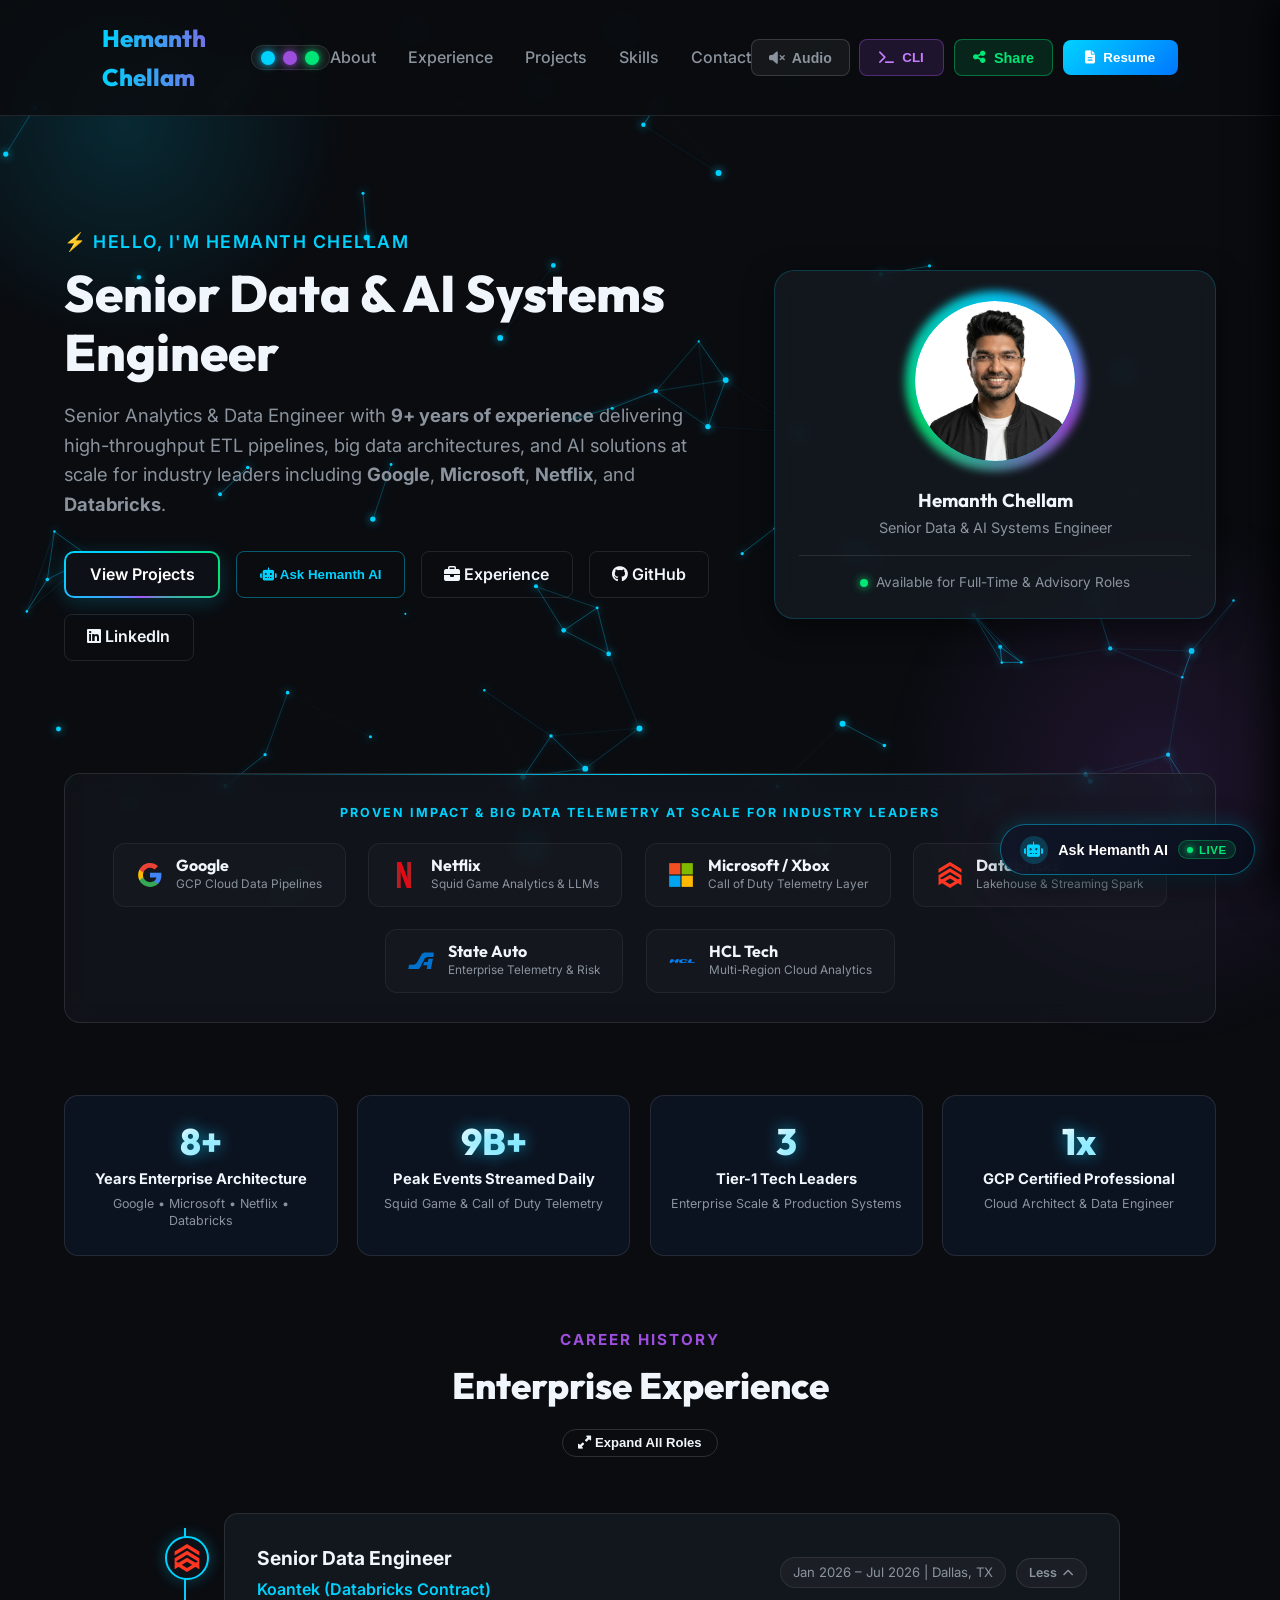
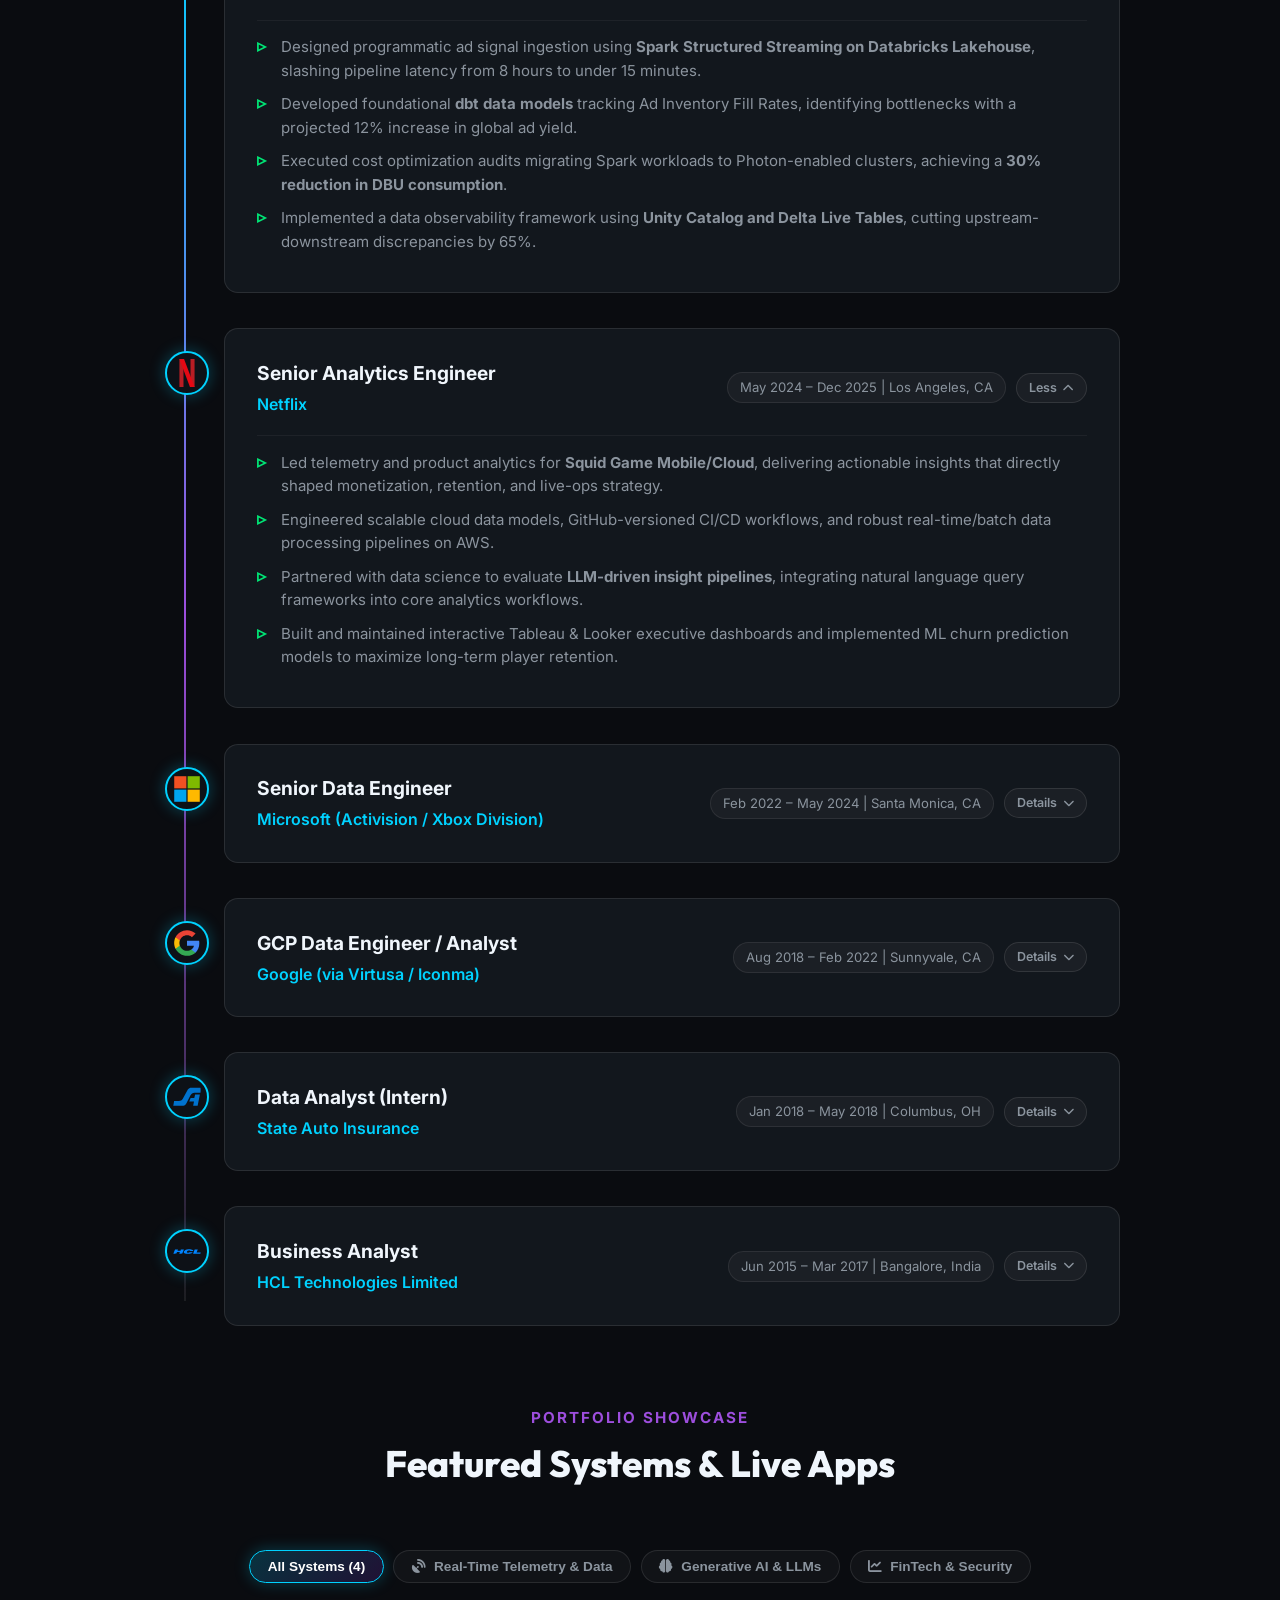
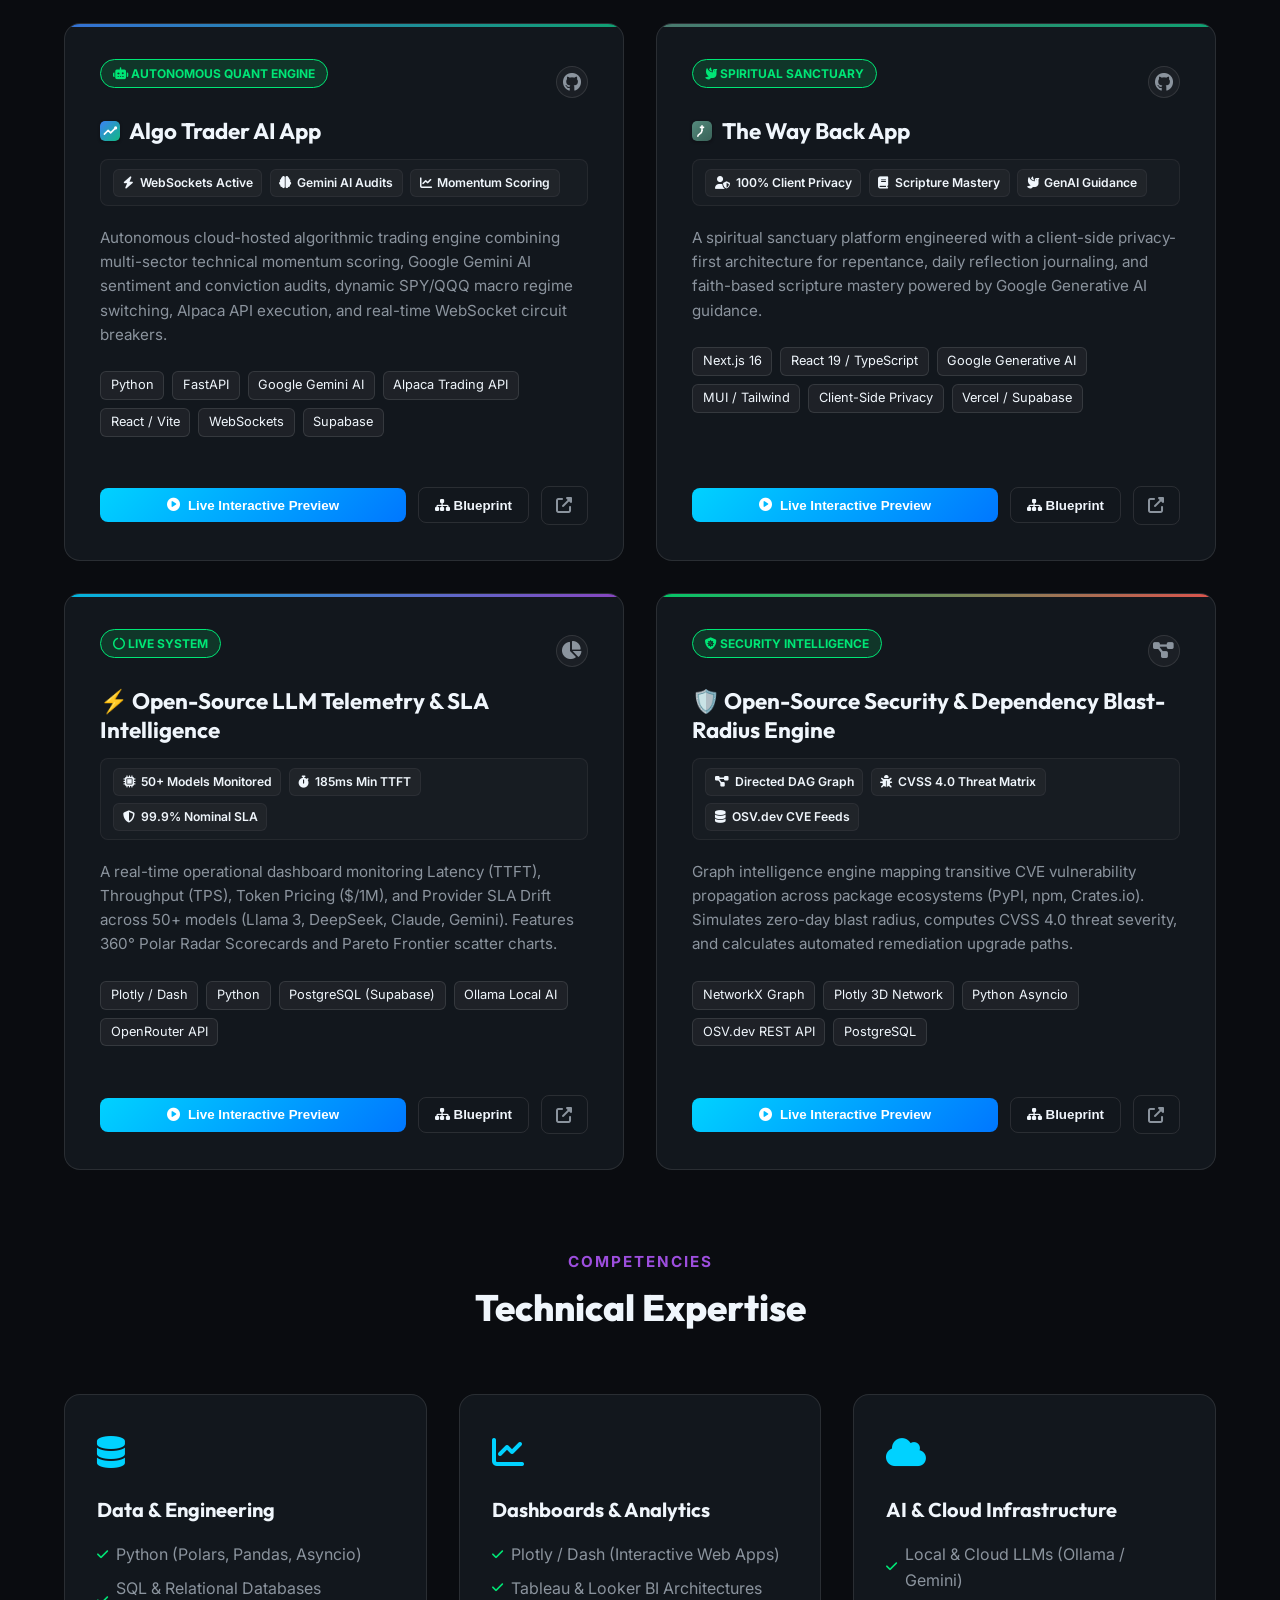
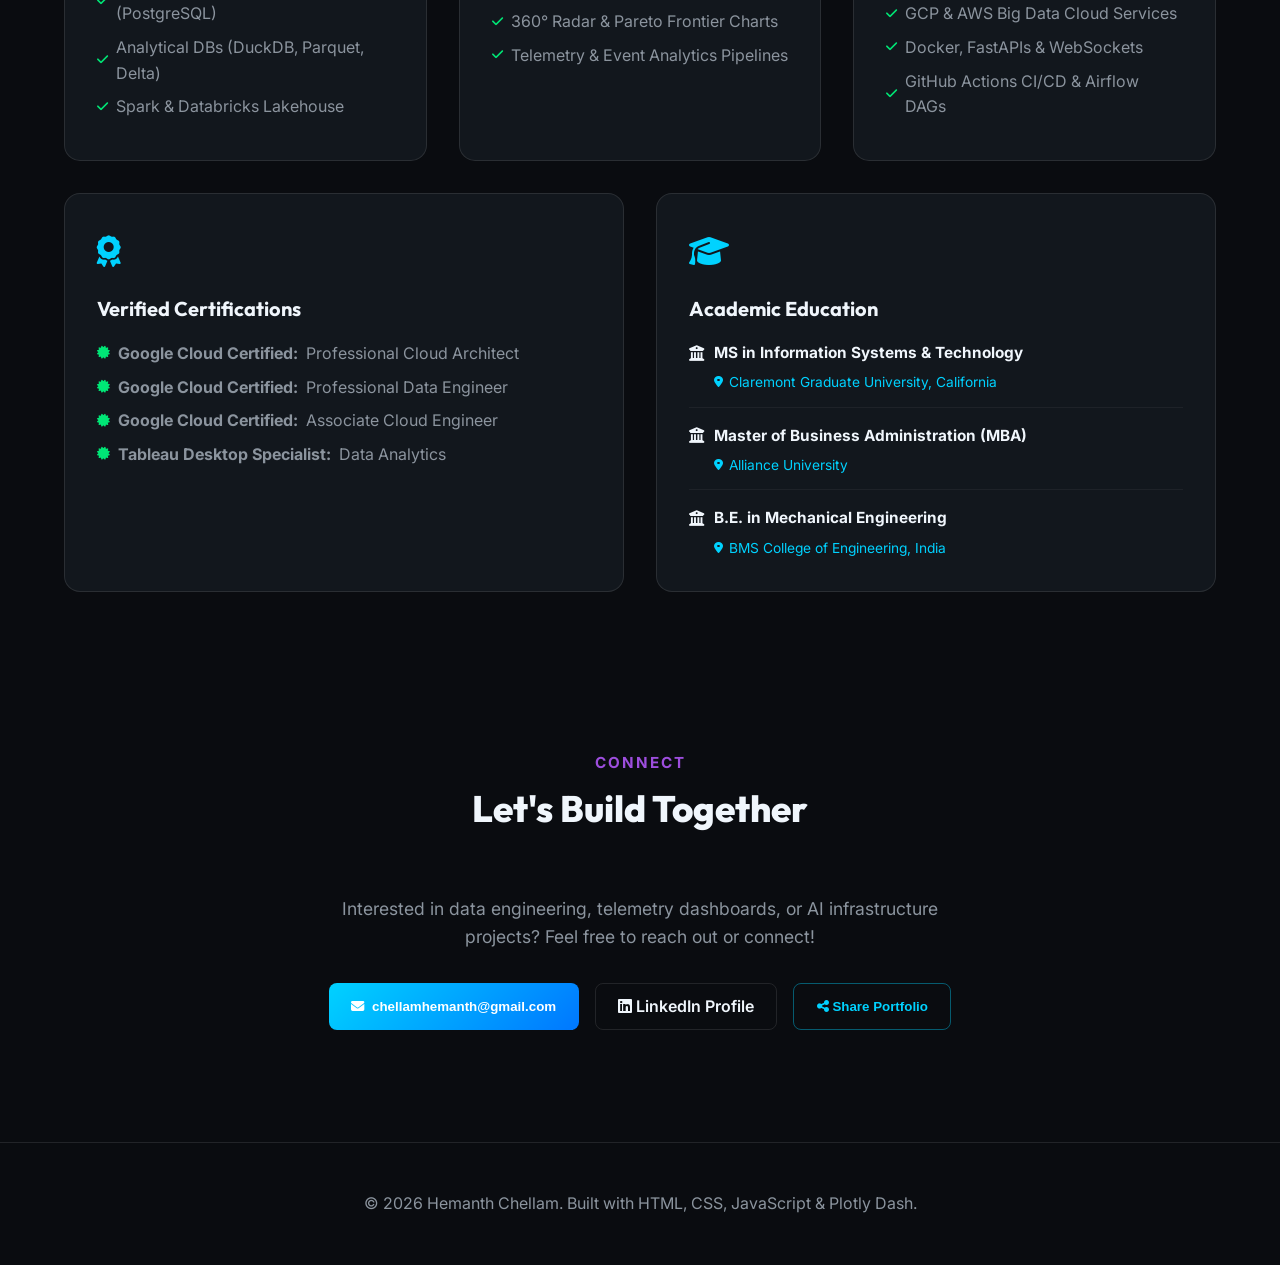
==== commit f537960f: "Fix resume modal button overlap on iPhone mobile screens" ====
--- a/index.html
+++ b/index.html
@@ -31,7 +31,7 @@
     <!-- FontAwesome Icons -->
     <link rel="stylesheet" href="https://cdnjs.cloudflare.com/ajax/libs/font-awesome/6.4.0/css/all.min.css">
     <!-- Custom CSS -->
-    <link rel="stylesheet" href="styles.css?v=21">
+    <link rel="stylesheet" href="styles.css?v=22">
 </head>
 <body>
 
--- a/styles.css
+++ b/styles.css
@@ -1158,29 +1158,49 @@
         padding: 0.65rem 0.85rem;
     }
     .resume-modal-header {
-        padding: 0.65rem 0.85rem;
+        padding: 0.6rem 0.75rem;
         gap: 0.5rem;
     }
     .resume-header-title-wrap {
         gap: 0.35rem;
+        min-width: 0;
+        flex: 1 1 auto;
     }
     .resume-header-title {
         font-size: 0.88rem;
+        white-space: nowrap;
+        overflow: hidden;
+        text-overflow: ellipsis;
     }
     .resume-header-sub {
         display: none !important; /* Hide secondary "| Hemanth Chellam" text on mobile to avoid overcrowding */
     }
     .resume-header-actions {
-        gap: 0.35rem;
+        gap: 0.4rem;
+        flex-shrink: 0;
+    }
+    .resume-header-actions .btn-text {
+        display: none !important; /* On mobile / iPhone screens, show icons only to prevent overlapping */
     }
     .resume-header-actions .btn-outline,
     .resume-header-actions .btn-primary {
-        padding: 0.35rem 0.6rem !important;
-        font-size: 0.78rem !important;
+        padding: 0.4rem 0.55rem !important;
+        font-size: 0.82rem !important;
+        min-width: 32px;
+        height: 32px;
+        display: inline-flex;
+        align-items: center;
+        justify-content: center;
         border-radius: 6px;
     }
+    .resume-header-actions .btn-outline i,
+    .resume-header-actions .btn-primary i {
+        margin: 0 !important;
+    }
     .btn-resume-close {
-        padding: 0.35rem 0.55rem !important;
+        padding: 0.4rem 0.55rem !important;
+        min-width: 32px;
+        height: 32px;
     }
     .resume-modal-body {
         padding: 1.1rem 0.85rem !important;
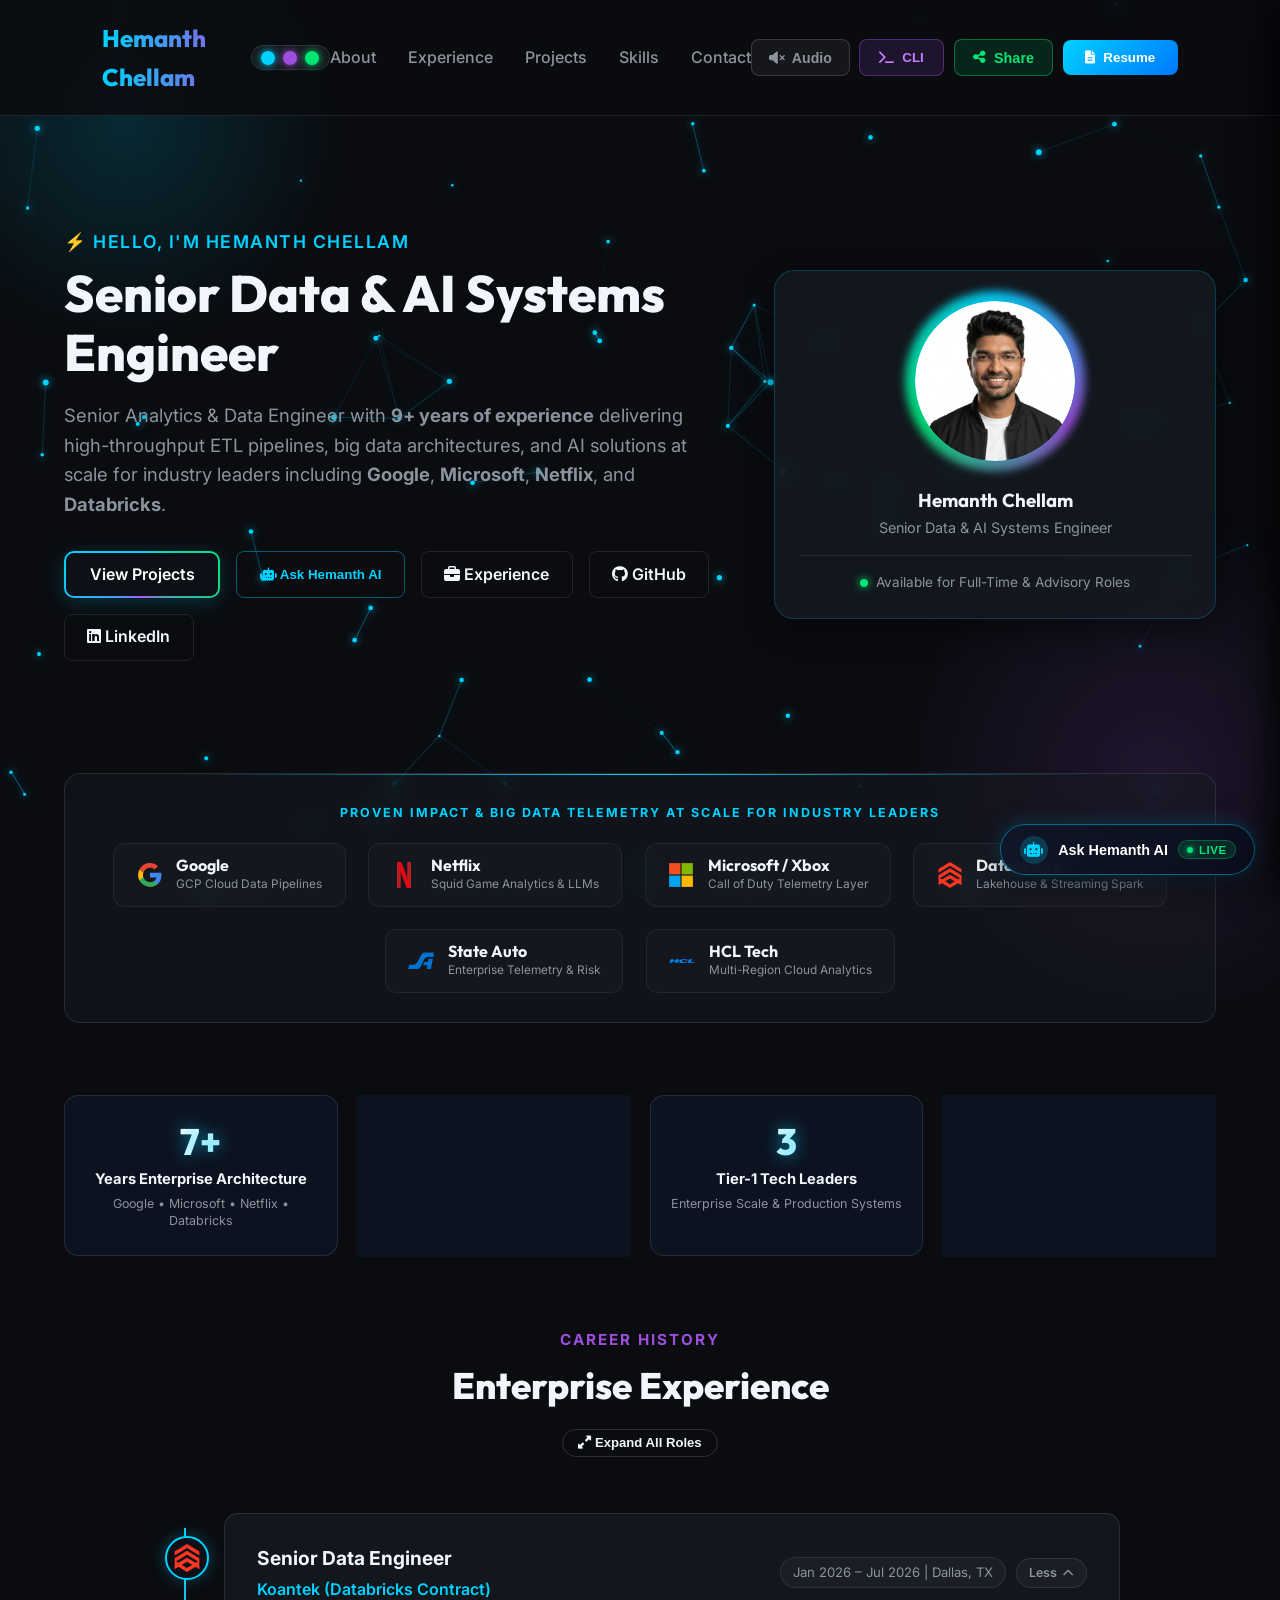
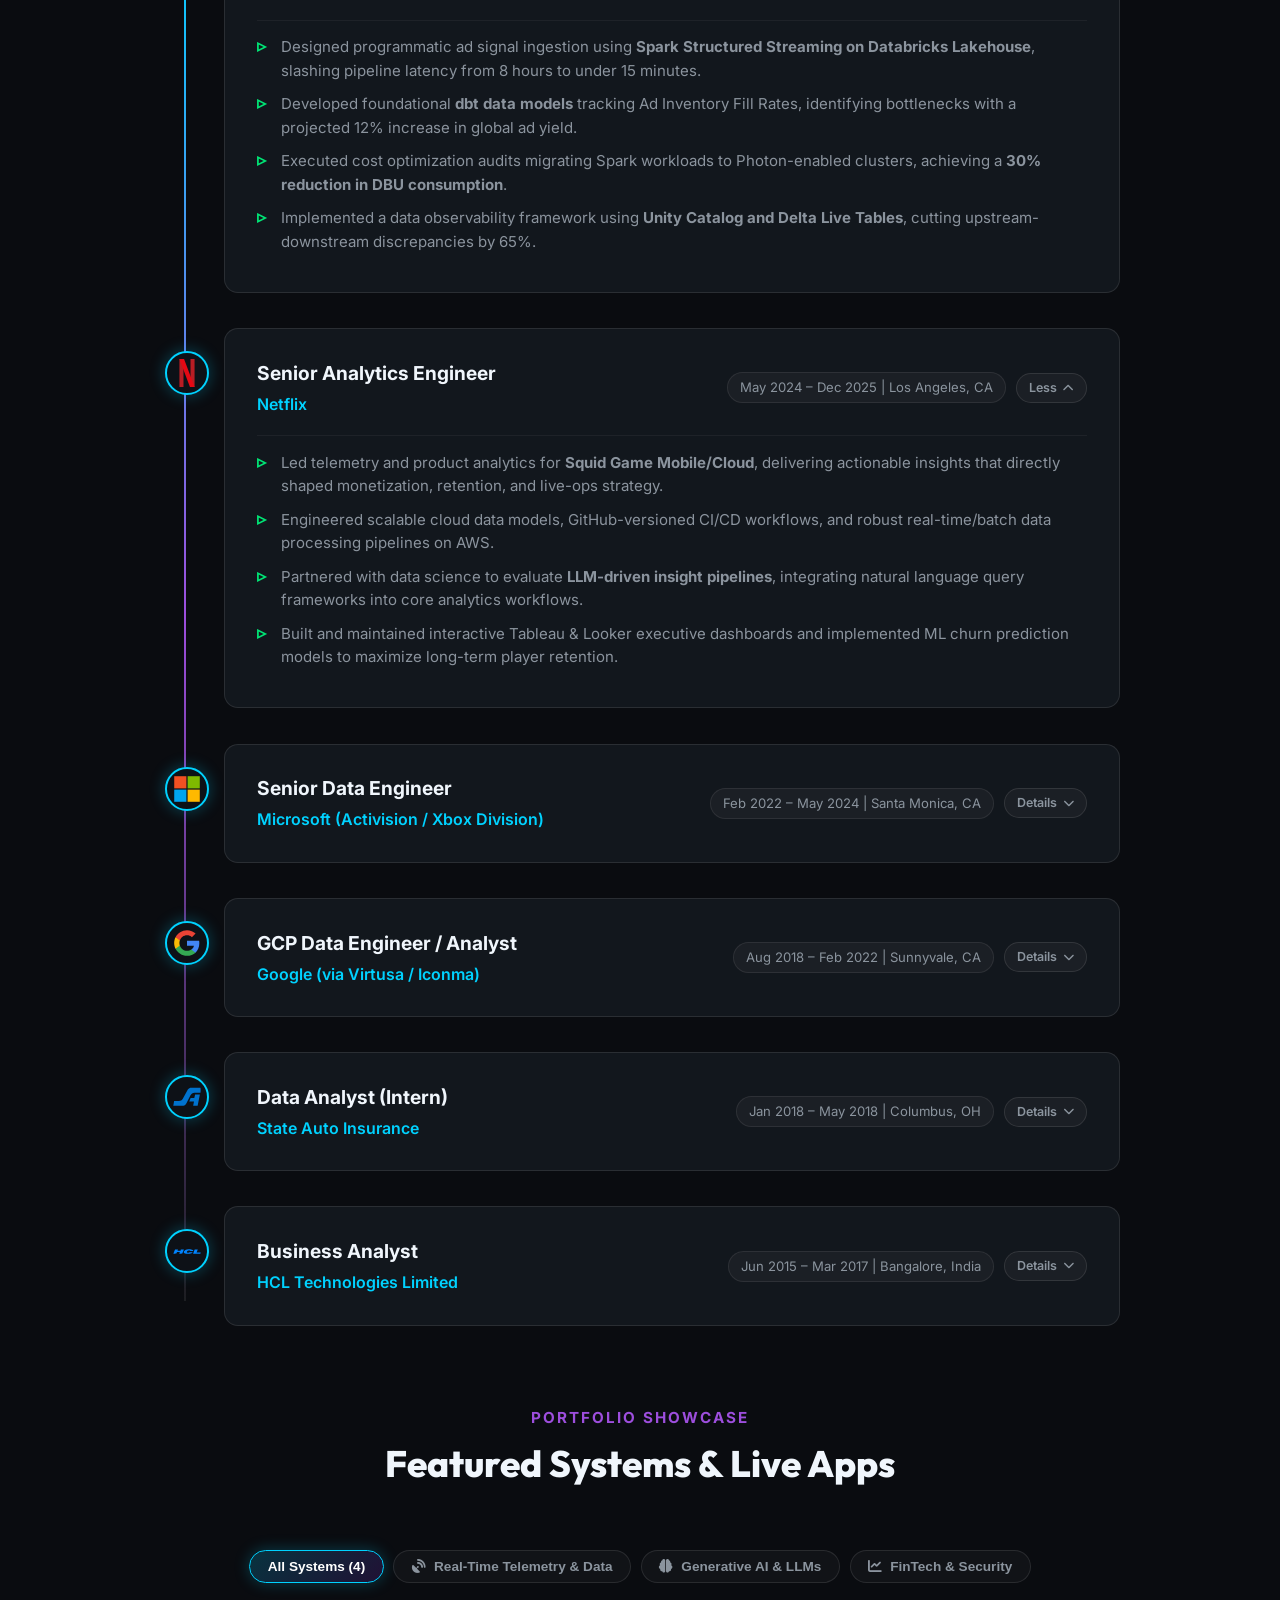
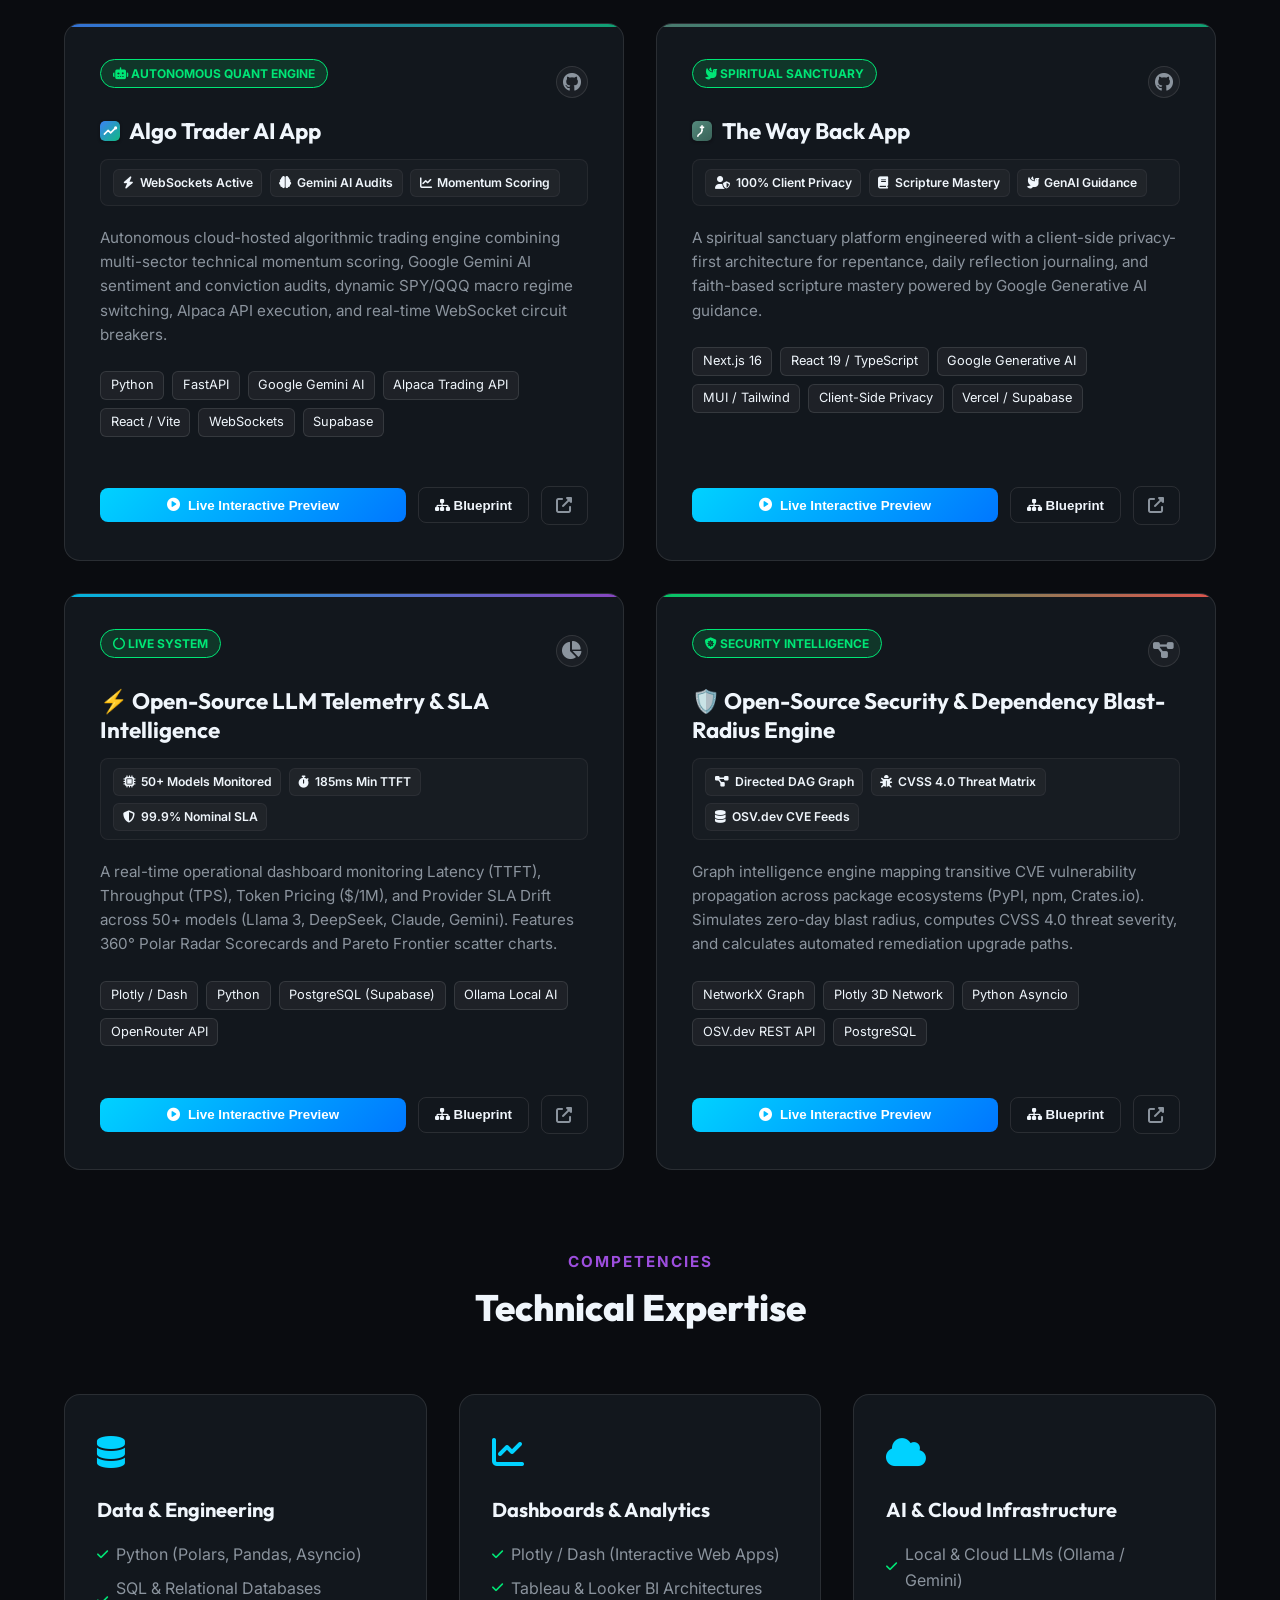
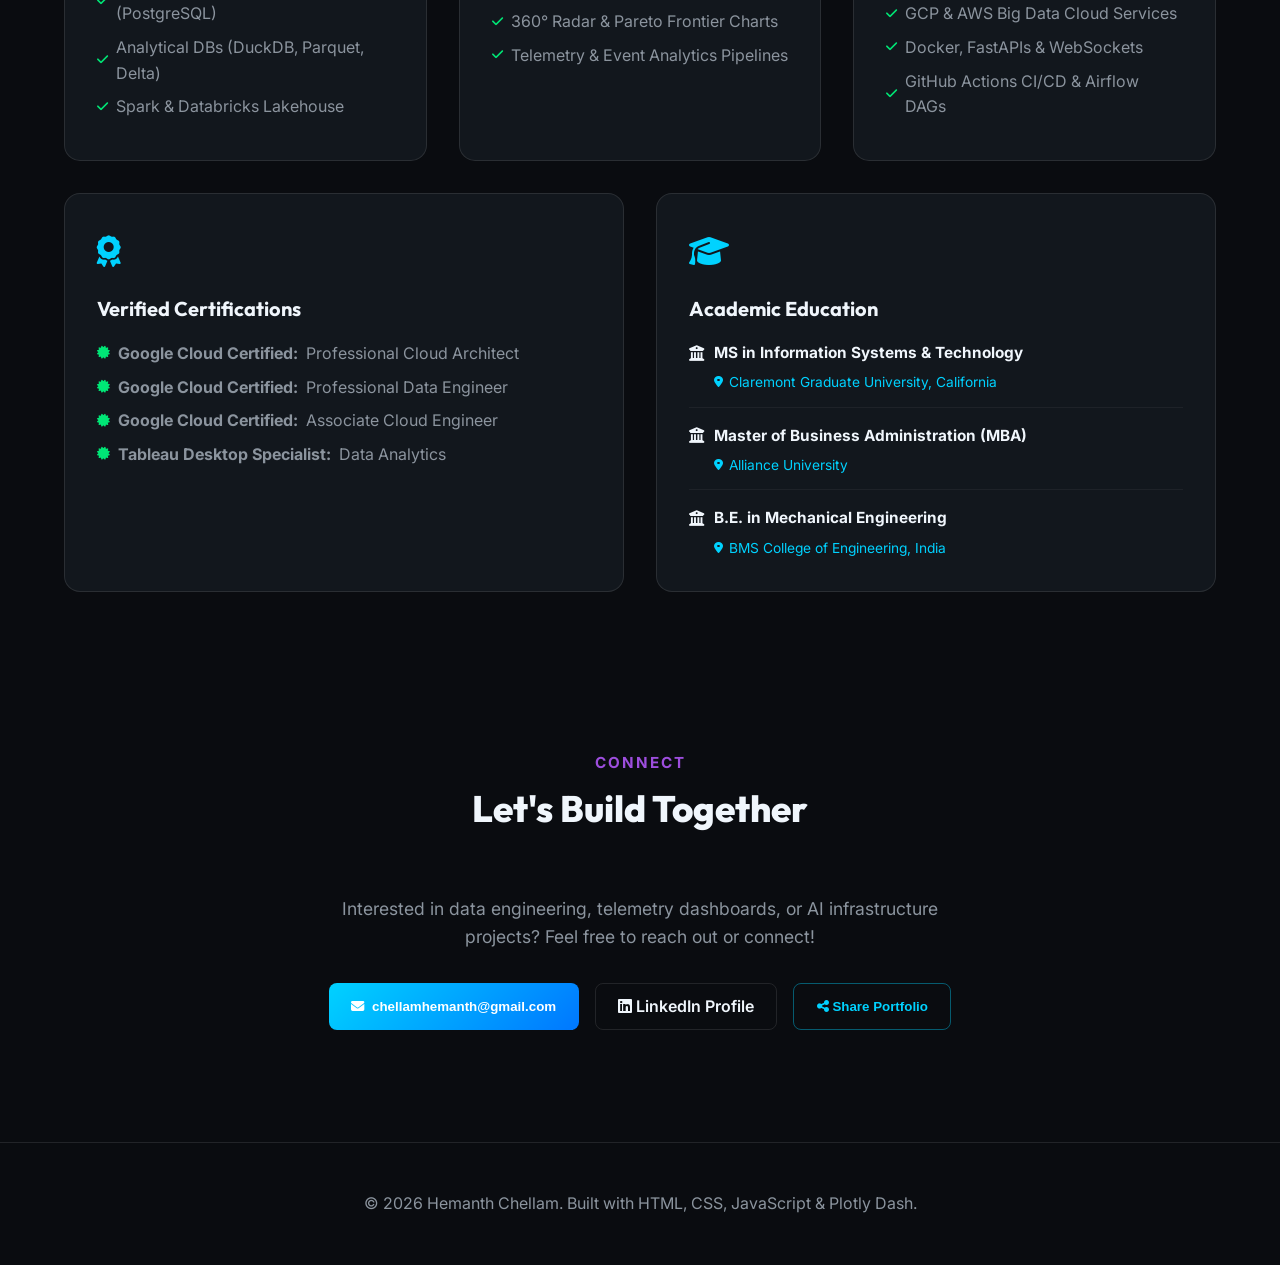
==== commit 9b051a88: "Add Google Search Console verification, Person Knowledge Graph schema, sitemap, robots.txt, and Inde" ====
--- a/index.html
+++ b/index.html
@@ -9,20 +9,89 @@
     <meta name="author" content="Hemanth Chellam">
     <meta name="theme-color" content="#0a0c10">
 
+    <!-- Canonical & Verification -->
+    <link rel="canonical" href="https://hemanth-chellam.vercel.app/">
+    <meta name="google-site-verification" content="google26239be5d5479138">
+    <meta name="robots" content="index, follow, max-image-preview:large, max-snippet:-1, max-video-preview:-1">
+
     <!-- Favicon -->
     <link rel="icon" type="image/svg+xml" href="assets/favicon.svg">
 
     <!-- OpenGraph / Social Sharing -->
     <meta property="og:type" content="website">
+    <meta property="og:url" content="https://hemanth-chellam.vercel.app/">
     <meta property="og:title" content="Hemanth Chellam | Senior Data & AI Systems Engineer">
     <meta property="og:description" content="Senior Analytics & Data Engineer with 9+ years of experience delivering Lakehouse pipelines, real-time telemetry, and enterprise AI solutions at scale for Google, Netflix, and Databricks.">
     <meta property="og:image" content="profile.jpg">
 
     <!-- Twitter Card -->
     <meta name="twitter:card" content="summary_large_image">
+    <meta name="twitter:url" content="https://hemanth-chellam.vercel.app/">
     <meta name="twitter:title" content="Hemanth Chellam | Senior Data & AI Systems Engineer">
     <meta name="twitter:description" content="Senior Analytics & Data Engineer with 9+ years of experience delivering Lakehouse pipelines, real-time telemetry, and enterprise AI solutions.">
     <meta name="twitter:image" content="profile.jpg">
+
+    <!-- Structured Data (JSON-LD): Google Knowledge Graph & Person Entity -->
+    <script type="application/ld+json">
+    {
+      "@context": "https://schema.org",
+      "@graph": [
+        {
+          "@type": "Person",
+          "@id": "https://hemanth-chellam.vercel.app/#person",
+          "name": "Hemanth Chellam",
+          "givenName": "Hemanth",
+          "familyName": "Chellam",
+          "url": "https://hemanth-chellam.vercel.app/",
+          "image": "https://hemanth-chellam.vercel.app/profile.jpg",
+          "jobTitle": "Senior Analytics & Data Engineer",
+          "description": "Senior Analytics & Data Engineer specializing in Lakehouse architectures, real-time telemetry, and enterprise AI implementations across Google, Netflix, Databricks, and Microsoft.",
+          "email": "chellamhemanth@gmail.com",
+          "telephone": "+1-408-896-8641",
+          "address": {
+            "@type": "PostalAddress",
+            "addressCountry": "US"
+          },
+          "alumniOf": {
+            "@type": "EducationalOrganization",
+            "name": "Northeastern University"
+          },
+          "worksFor": [
+            { "@type": "Organization", "name": "Databricks" },
+            { "@type": "Organization", "name": "Netflix" },
+            { "@type": "Organization", "name": "Microsoft" },
+            { "@type": "Organization", "name": "Google" }
+          ],
+          "sameAs": [
+            "https://www.linkedin.com/in/hemanth-chellam-b9285a8a/",
+            "https://github.com/HEMANTH5439"
+          ],
+          "knowsAbout": [
+            "Databricks Lakehouse",
+            "Apache Spark Structured Streaming",
+            "Google Cloud Platform (GCP)",
+            "AWS Lakehouse",
+            "BigQuery",
+            "Snowflake",
+            "dbt (data build tool)",
+            "Python",
+            "Enterprise AI & LLM Pipelines",
+            "Real-time Telemetry Systems"
+          ]
+        },
+        {
+          "@type": "WebSite",
+          "@id": "https://hemanth-chellam.vercel.app/#website",
+          "url": "https://hemanth-chellam.vercel.app/",
+          "name": "Hemanth Chellam Portfolio",
+          "description": "Official engineering portfolio of Hemanth Chellam - Senior Data & AI Systems Engineer.",
+          "publisher": {
+            "@id": "https://hemanth-chellam.vercel.app/#person"
+          }
+        }
+      ]
+    }
+    </script>
 
     <!-- Google Fonts -->
     <link rel="preconnect" href="https://fonts.googleapis.com">
@@ -743,11 +812,12 @@
                 <button type="button" class="terminal-chip" onclick="executeTerminalCommand('projects')">projects</button>
                 <button type="button" class="terminal-chip" onclick="executeTerminalCommand('skills')">skills</button>
                 <button type="button" class="terminal-chip" onclick="executeTerminalCommand('certifications')">certifications</button>
+                <button type="button" class="terminal-chip" onclick="executeTerminalCommand('rickroll')">rickroll 🎵</button>
                 <button type="button" class="terminal-chip" onclick="executeTerminalCommand('clear')">clear</button>
             </div>
             <div class="terminal-input-line" style="padding: 0 1.2rem 1.2rem 1.2rem;">
                 <span class="terminal-prompt">hemanth@hub:~$</span>
-                <input type="text" id="terminal-input" class="terminal-input" placeholder="type help, about, projects, skills, certifications..." autocomplete="off">
+                <input type="text" id="terminal-input" class="terminal-input" placeholder="type help, about, projects, rickroll, clear..." autocomplete="off">
             </div>
         </div>
     </div>
@@ -1068,6 +1138,6 @@
 
 
     <!-- Interactive Script -->
-    <script src="app.js?v=15"></script>
+    <script src="app.js?v=16"></script>
 </body>
 </html>
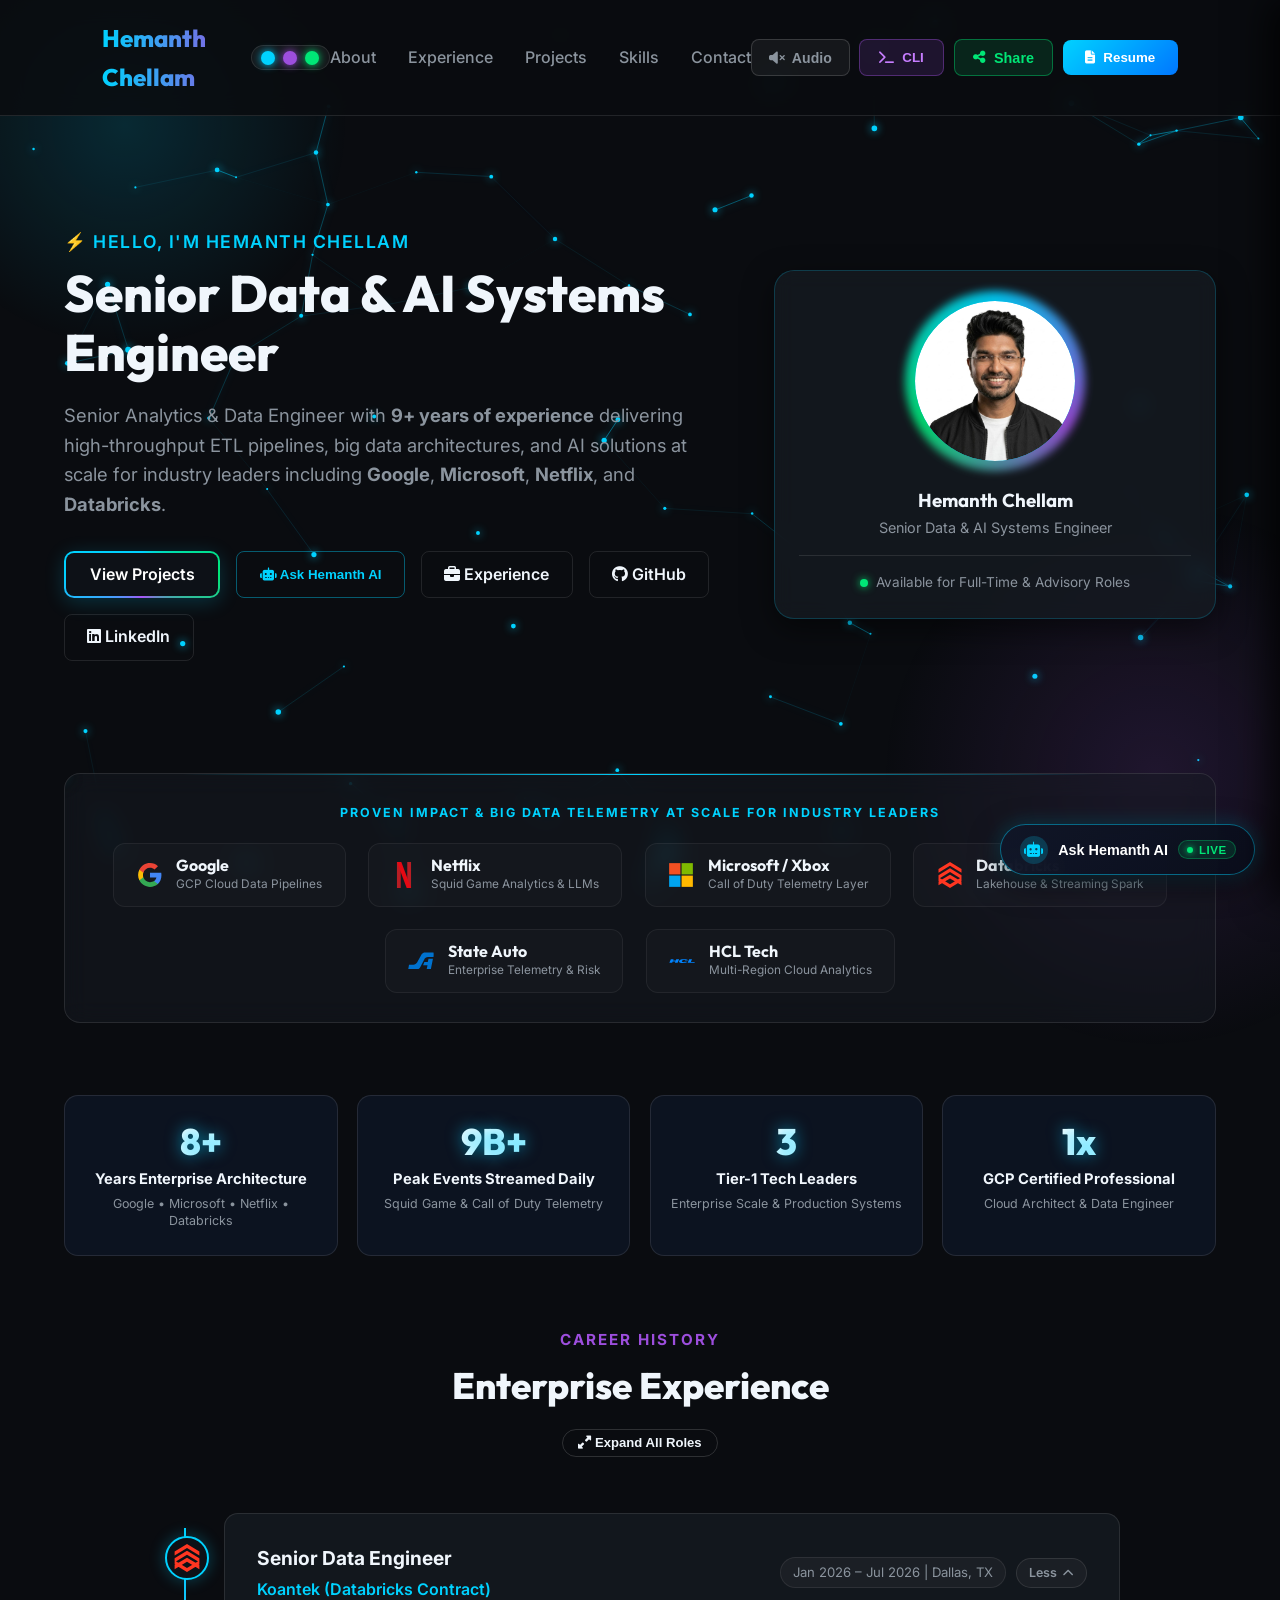
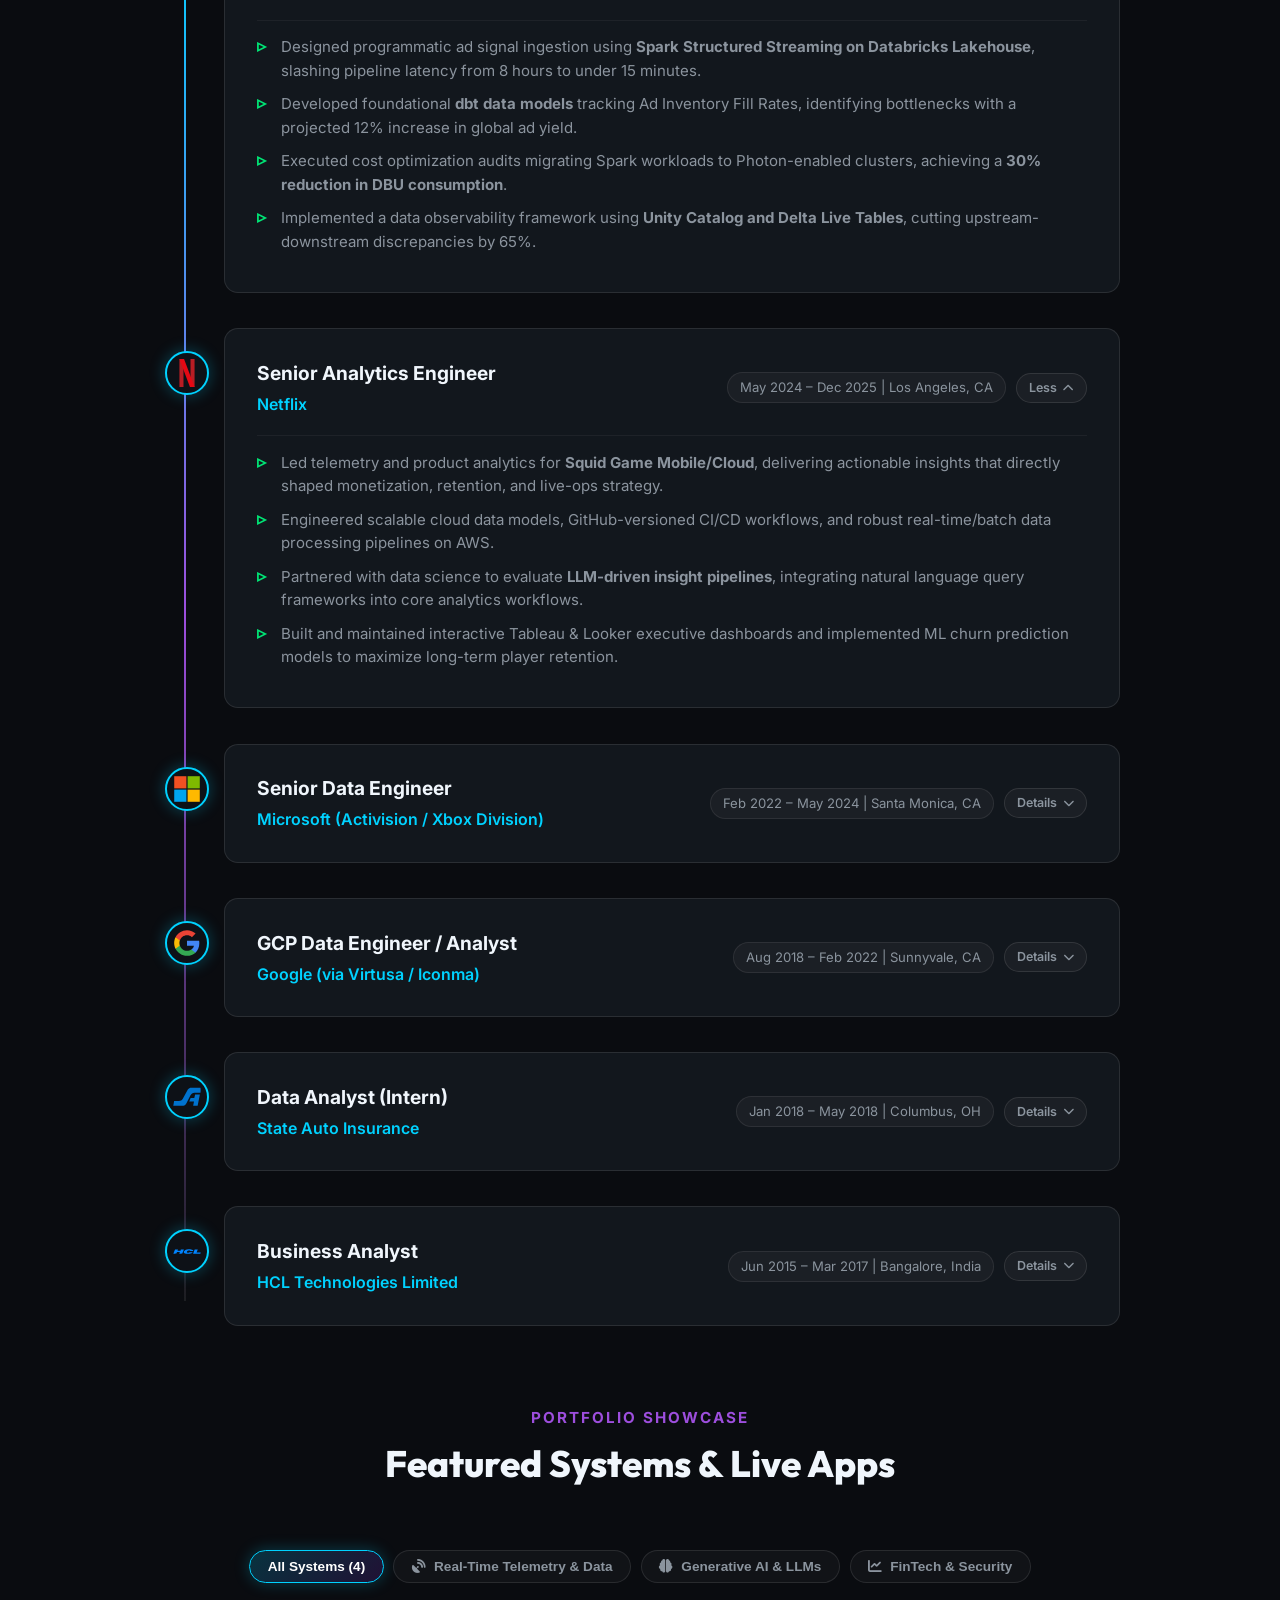
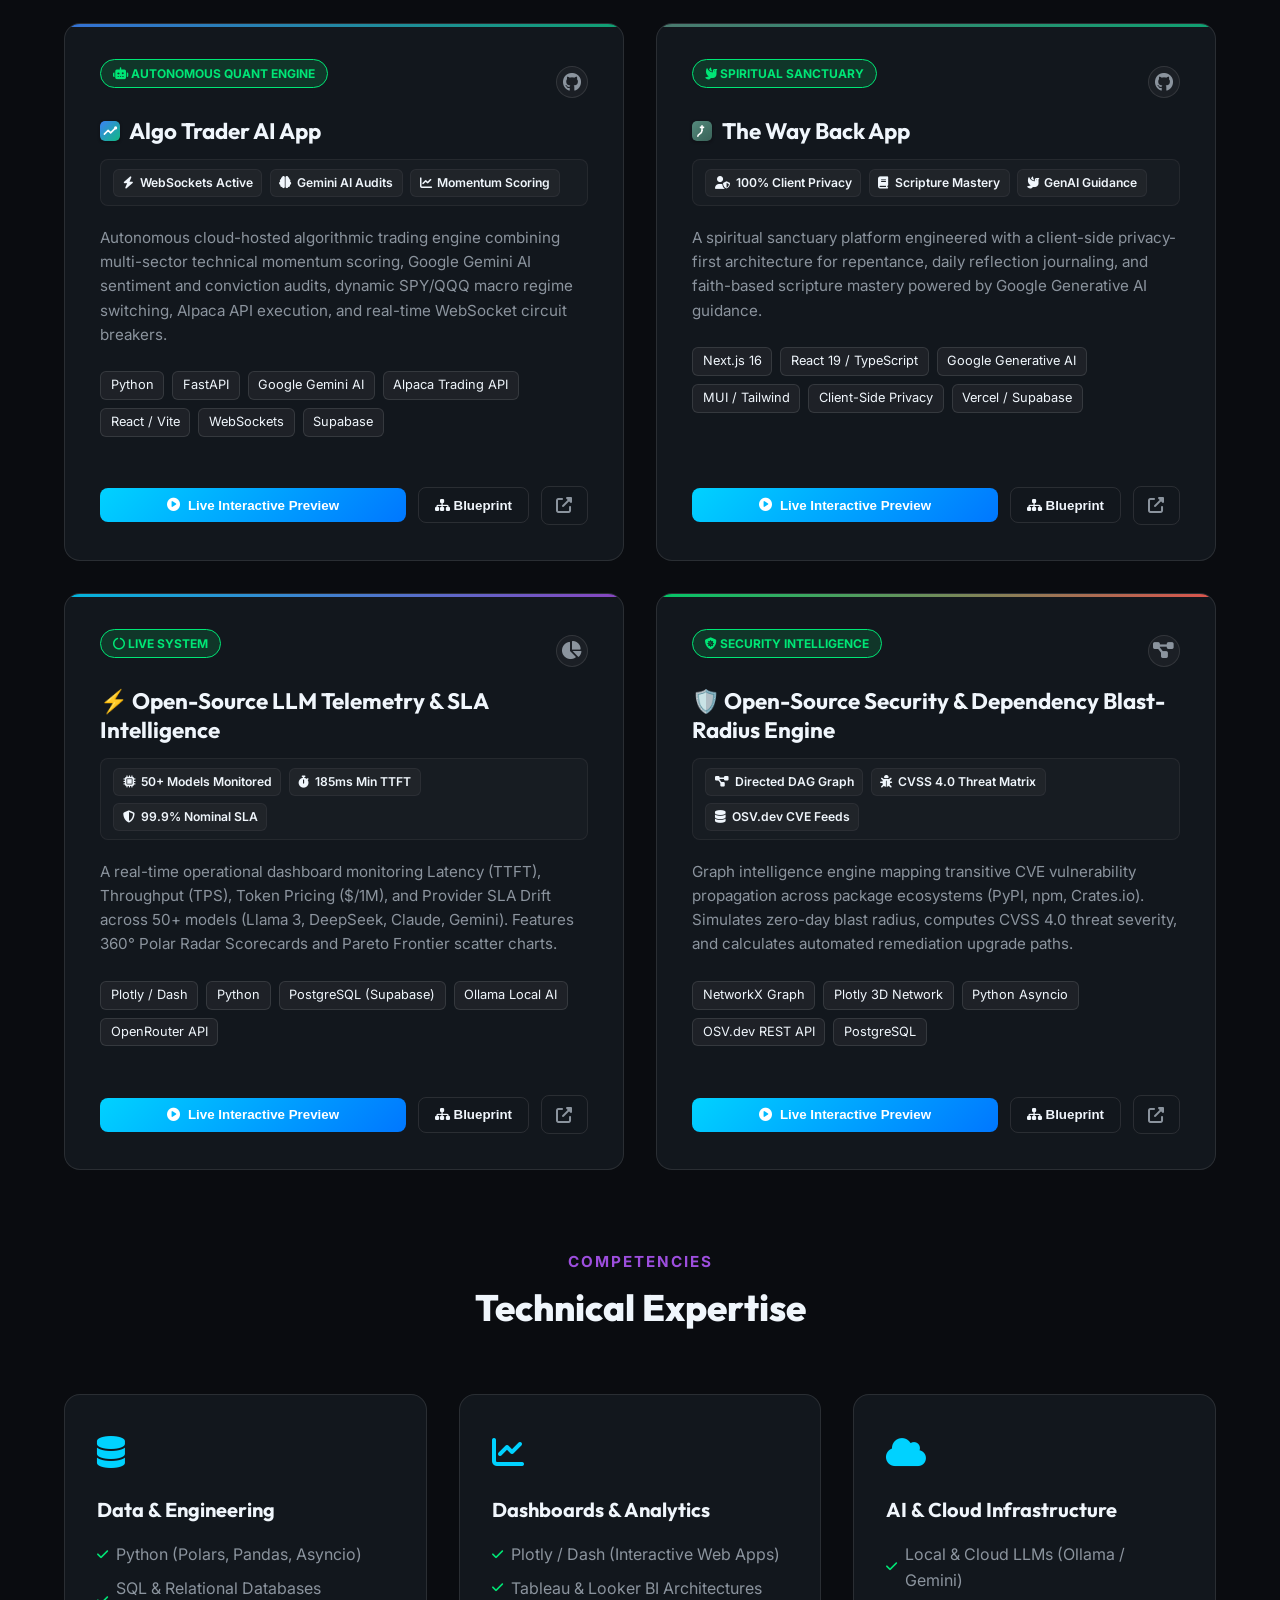
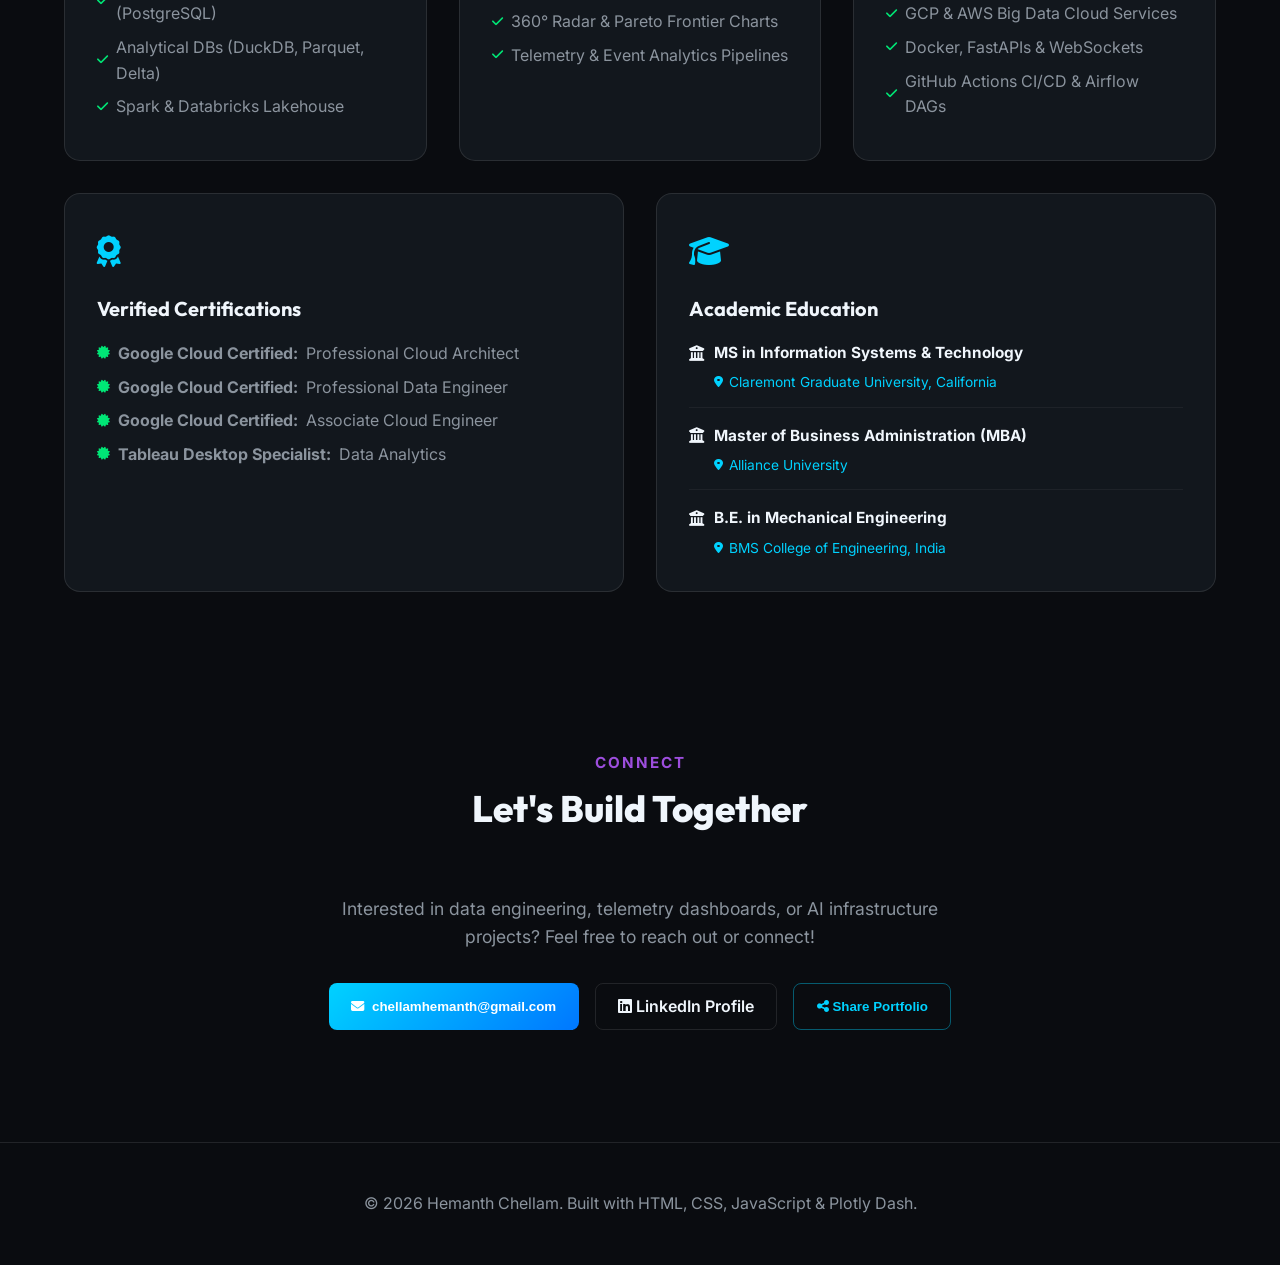
==== commit aba4e497: "Add evergreen social preview thumbnail and cross-browser favicon suite" ====
--- a/index.html
+++ b/index.html
@@ -14,22 +14,31 @@
     <meta name="google-site-verification" content="google26239be5d5479138">
     <meta name="robots" content="index, follow, max-image-preview:large, max-snippet:-1, max-video-preview:-1">
 
-    <!-- Favicon -->
+    <!-- Favicon Suite (Universal Browser, Safari & iOS Support) -->
+    <link rel="icon" type="image/x-icon" href="/favicon.ico">
+    <link rel="icon" type="image/png" sizes="32x32" href="/favicon-32x32.png">
+    <link rel="icon" type="image/png" sizes="16x16" href="/favicon-16x16.png">
     <link rel="icon" type="image/svg+xml" href="assets/favicon.svg">
-
-    <!-- OpenGraph / Social Sharing -->
+    <link rel="apple-touch-icon" sizes="180x180" href="/apple-touch-icon.png">
+
+    <!-- OpenGraph / Social Sharing (LinkedIn, iMessage, Slack, Facebook) -->
     <meta property="og:type" content="website">
     <meta property="og:url" content="https://hemanth-chellam.vercel.app/">
     <meta property="og:title" content="Hemanth Chellam | Senior Data & AI Systems Engineer">
-    <meta property="og:description" content="Senior Analytics & Data Engineer with 9+ years of experience delivering Lakehouse pipelines, real-time telemetry, and enterprise AI solutions at scale for Google, Netflix, and Databricks.">
-    <meta property="og:image" content="profile.jpg">
+    <meta property="og:description" content="Official engineering portfolio of Hemanth Chellam. Specializing in Lakehouse architectures, real-time telemetry, and enterprise AI implementations.">
+    <meta property="og:image" content="https://hemanth-chellam.vercel.app/og-preview.png">
+    <meta property="og:image:secure_url" content="https://hemanth-chellam.vercel.app/og-preview.png">
+    <meta property="og:image:type" content="image/png">
+    <meta property="og:image:width" content="1200">
+    <meta property="og:image:height" content="630">
+    <meta property="og:image:alt" content="Hemanth Chellam - Senior Data & AI Systems Engineer Portfolio">
 
     <!-- Twitter Card -->
     <meta name="twitter:card" content="summary_large_image">
     <meta name="twitter:url" content="https://hemanth-chellam.vercel.app/">
     <meta name="twitter:title" content="Hemanth Chellam | Senior Data & AI Systems Engineer">
-    <meta name="twitter:description" content="Senior Analytics & Data Engineer with 9+ years of experience delivering Lakehouse pipelines, real-time telemetry, and enterprise AI solutions.">
-    <meta name="twitter:image" content="profile.jpg">
+    <meta name="twitter:description" content="Official engineering portfolio of Hemanth Chellam. Specializing in Lakehouse architectures, real-time telemetry, and enterprise AI implementations.">
+    <meta name="twitter:image" content="https://hemanth-chellam.vercel.app/og-preview.png">
 
     <!-- Structured Data (JSON-LD): Google Knowledge Graph & Person Entity -->
     <script type="application/ld+json">
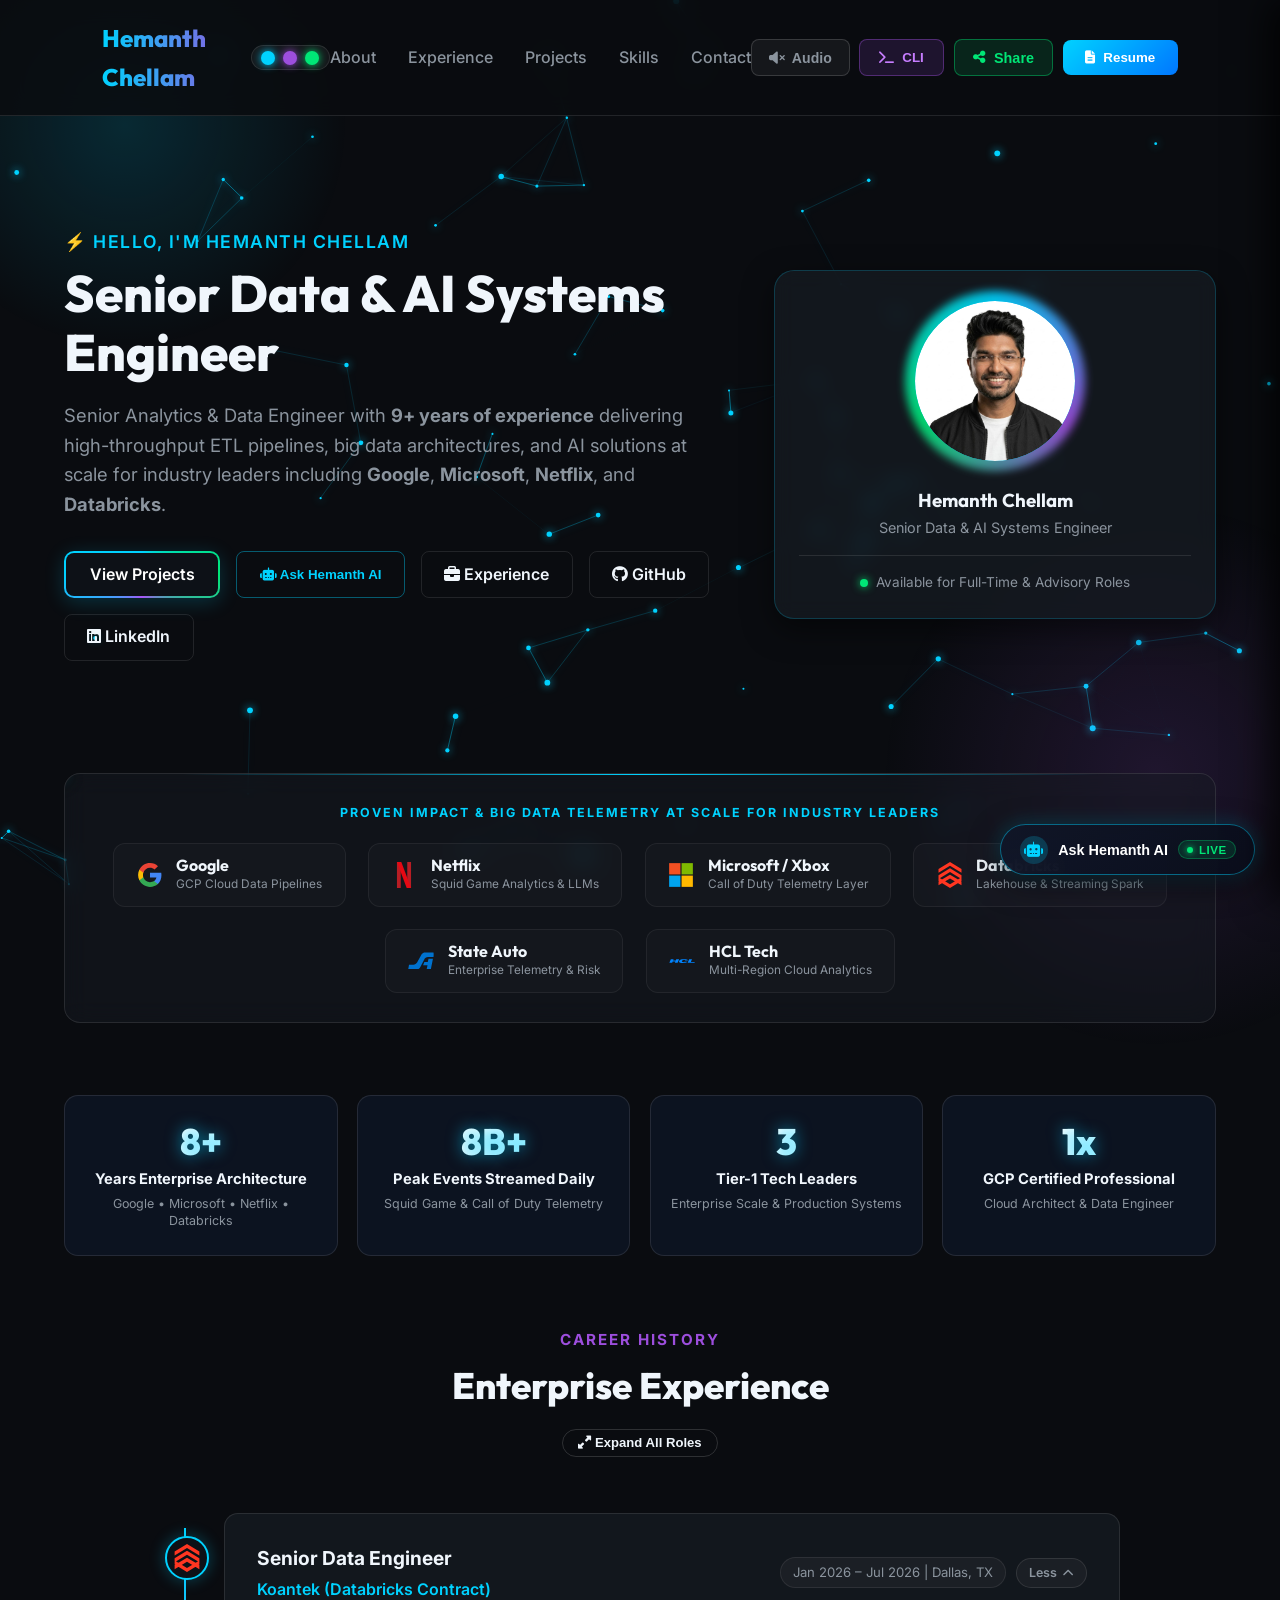
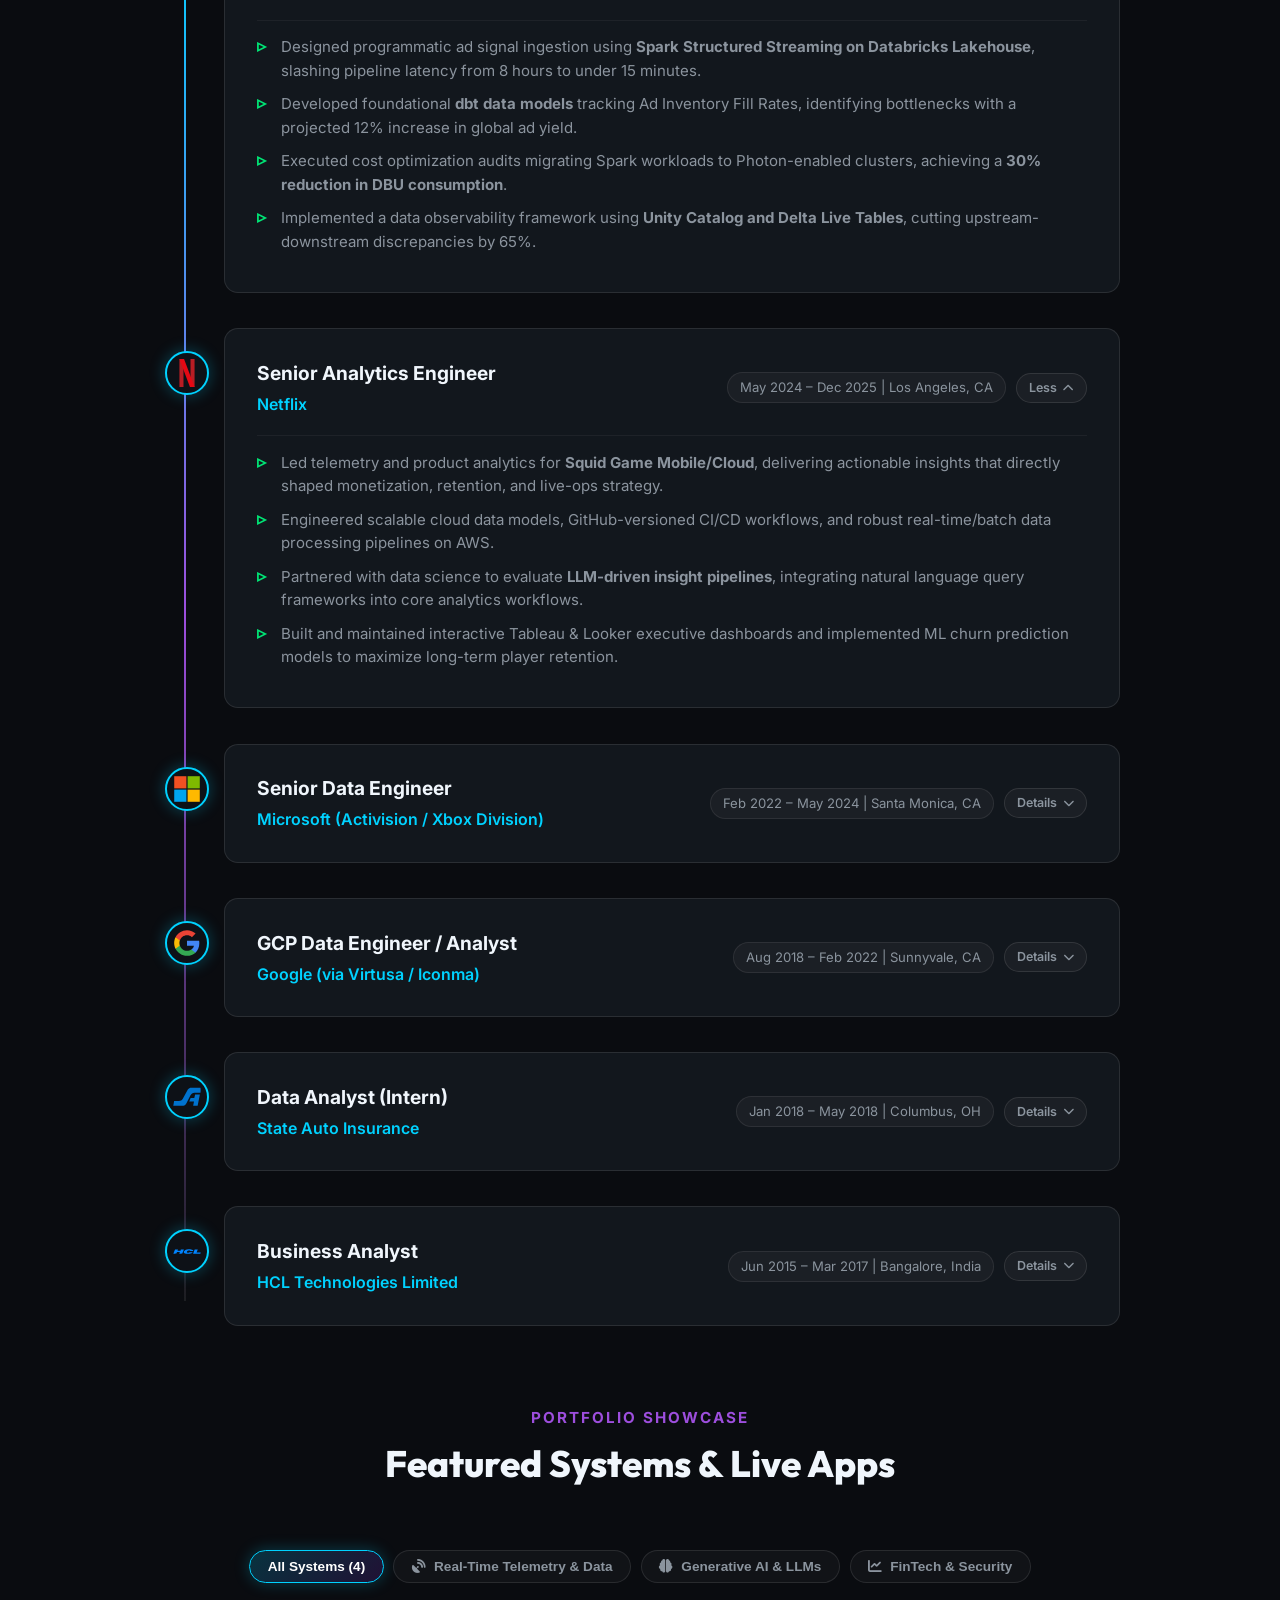
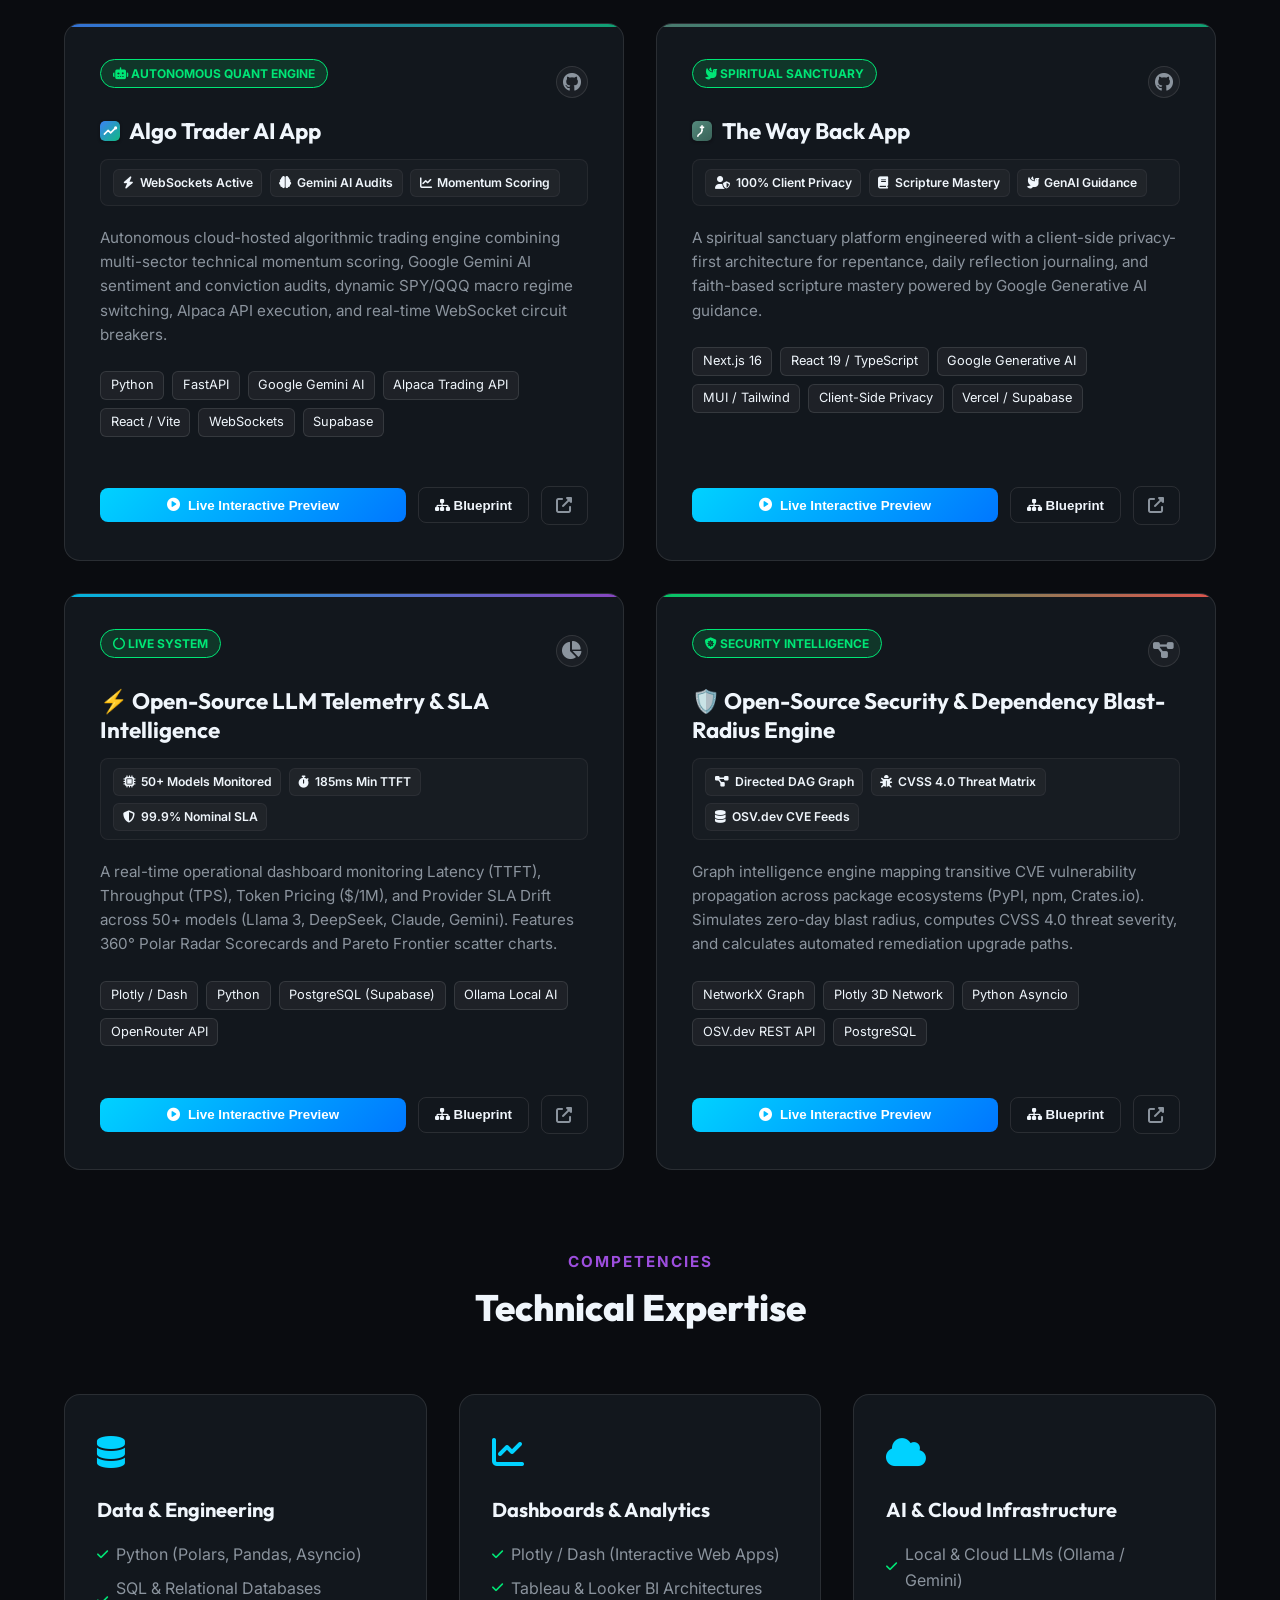
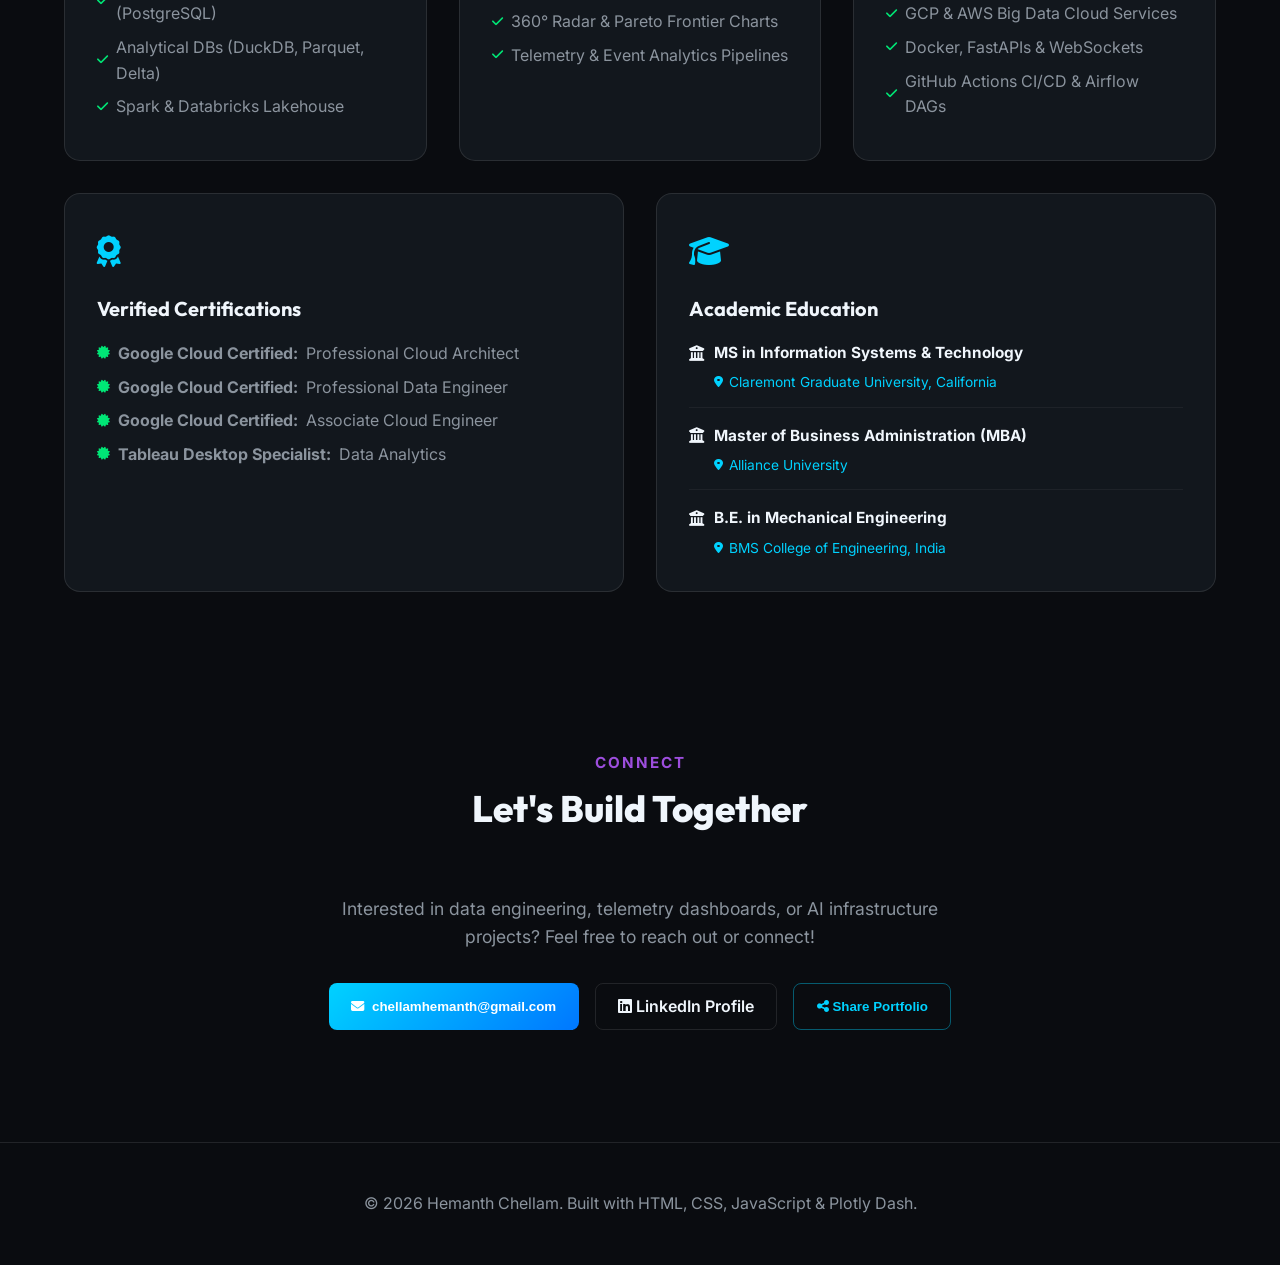
==== commit d17be342: "Boost thumbnail text contrast and font weight for razor-sharp LinkedIn mobile preview" ====
--- a/index.html
+++ b/index.html
@@ -26,8 +26,8 @@
     <meta property="og:url" content="https://hemanth-chellam.vercel.app/">
     <meta property="og:title" content="Hemanth Chellam | Senior Data & AI Systems Engineer">
     <meta property="og:description" content="Official engineering portfolio of Hemanth Chellam. Specializing in Lakehouse architectures, real-time telemetry, and enterprise AI implementations.">
-    <meta property="og:image" content="https://hemanth-chellam.vercel.app/og-preview.png">
-    <meta property="og:image:secure_url" content="https://hemanth-chellam.vercel.app/og-preview.png">
+    <meta property="og:image" content="https://hemanth-chellam.vercel.app/og-preview.png?v=2">
+    <meta property="og:image:secure_url" content="https://hemanth-chellam.vercel.app/og-preview.png?v=2">
     <meta property="og:image:type" content="image/png">
     <meta property="og:image:width" content="1200">
     <meta property="og:image:height" content="630">
@@ -38,7 +38,7 @@
     <meta name="twitter:url" content="https://hemanth-chellam.vercel.app/">
     <meta name="twitter:title" content="Hemanth Chellam | Senior Data & AI Systems Engineer">
     <meta name="twitter:description" content="Official engineering portfolio of Hemanth Chellam. Specializing in Lakehouse architectures, real-time telemetry, and enterprise AI implementations.">
-    <meta name="twitter:image" content="https://hemanth-chellam.vercel.app/og-preview.png">
+    <meta name="twitter:image" content="https://hemanth-chellam.vercel.app/og-preview.png?v=2">
 
     <!-- Structured Data (JSON-LD): Google Knowledge Graph & Person Entity -->
     <script type="application/ld+json">
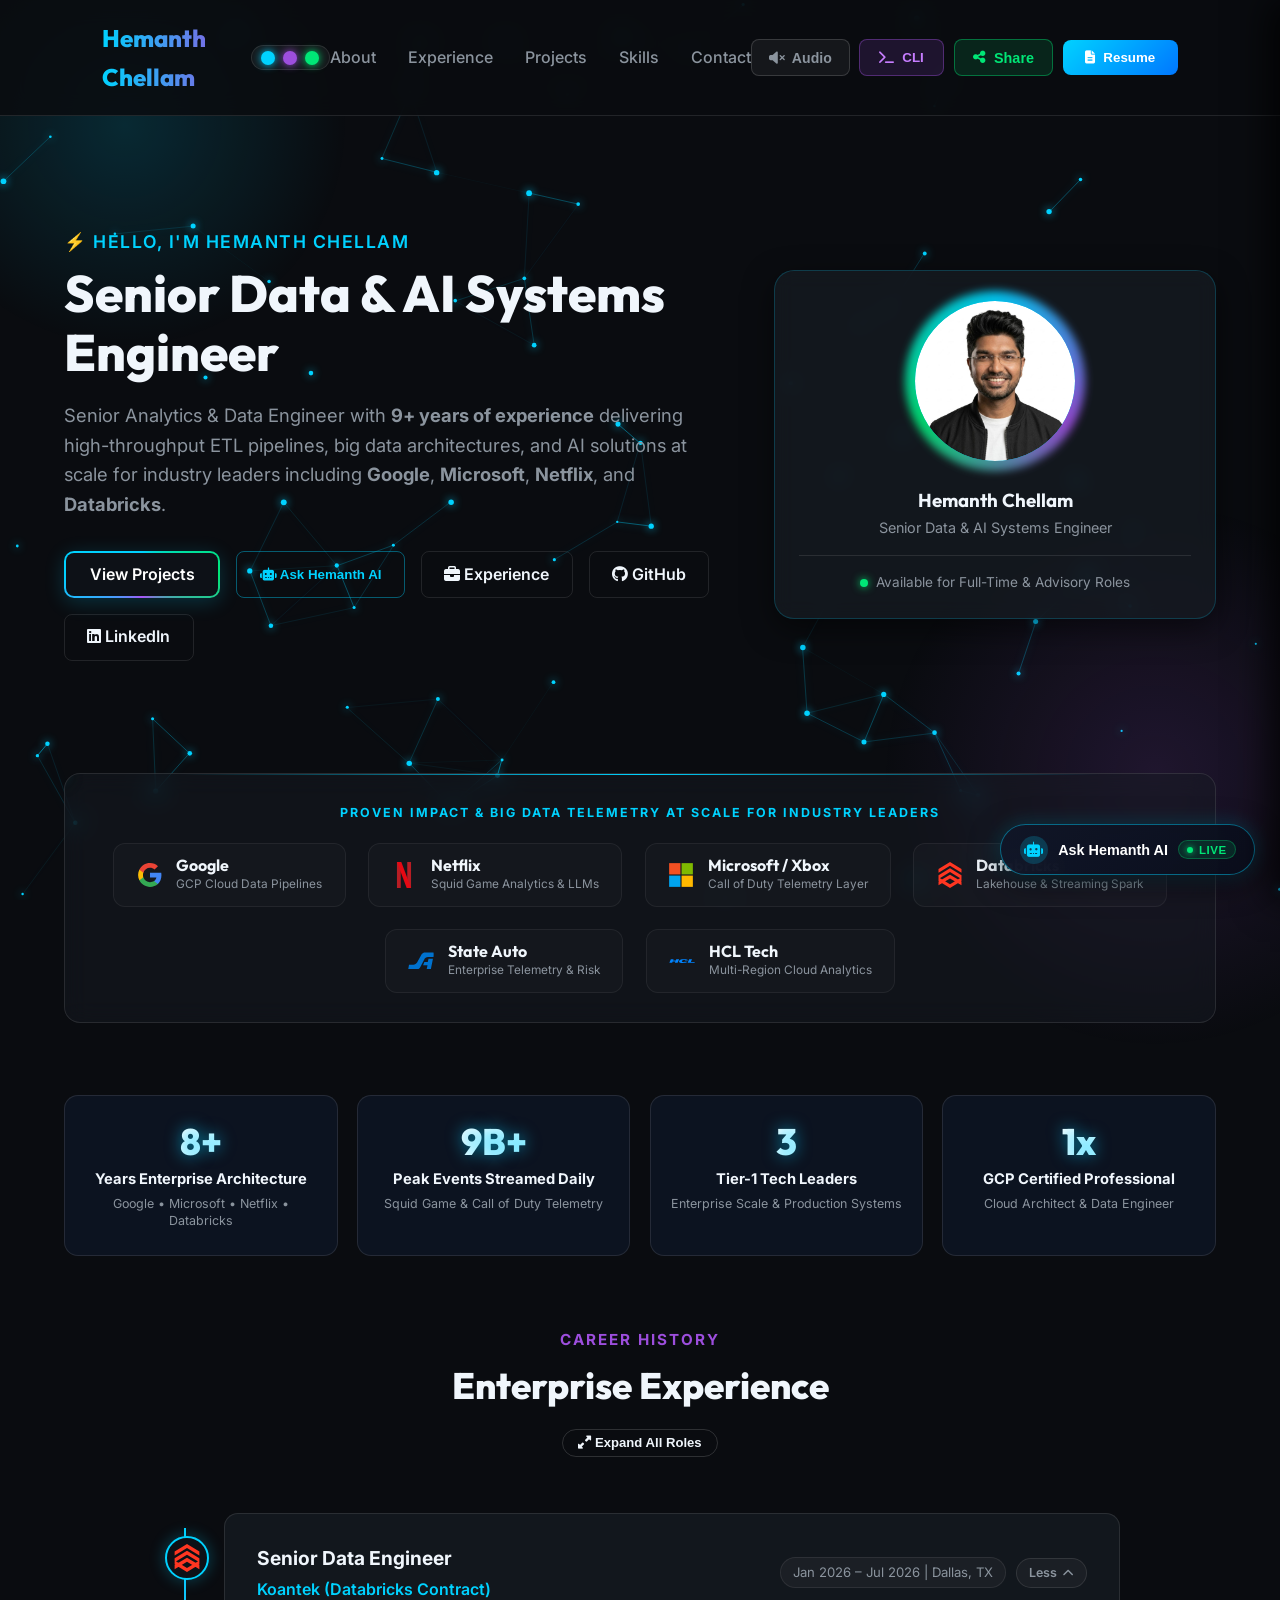
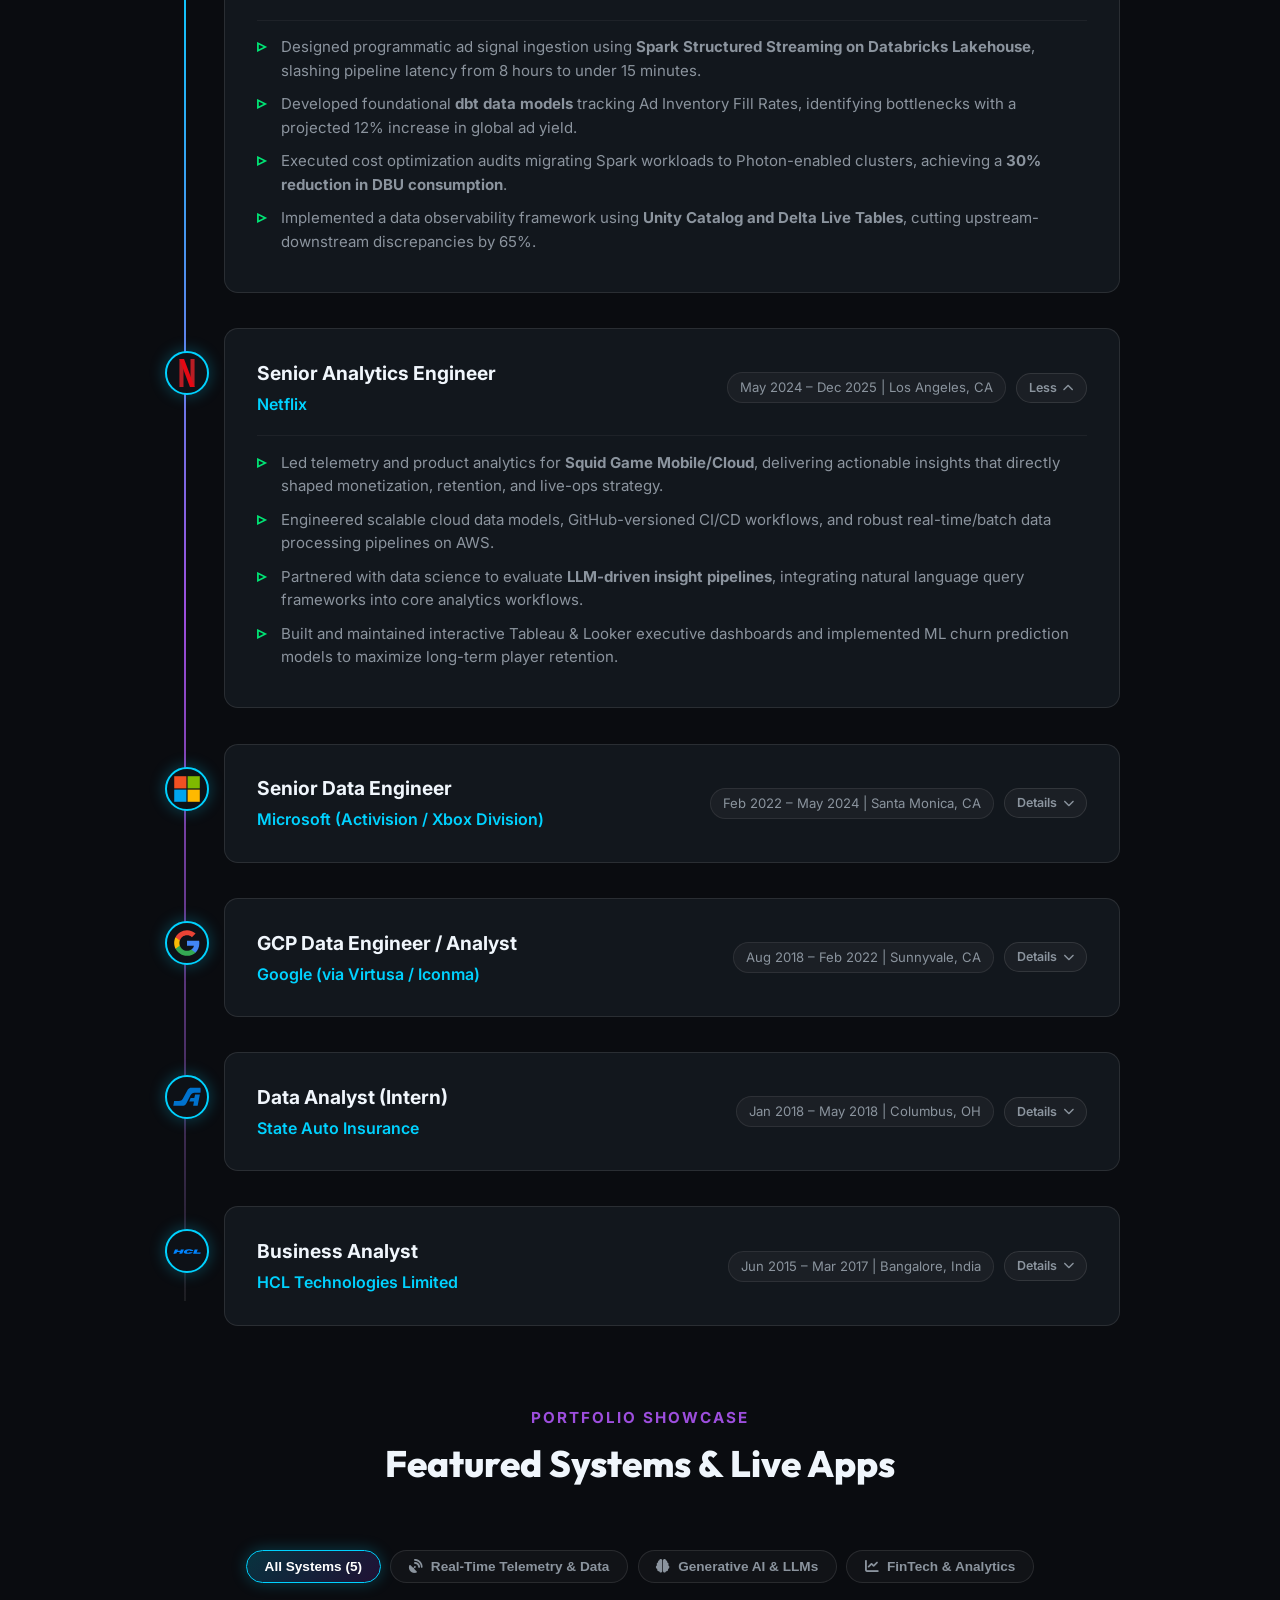
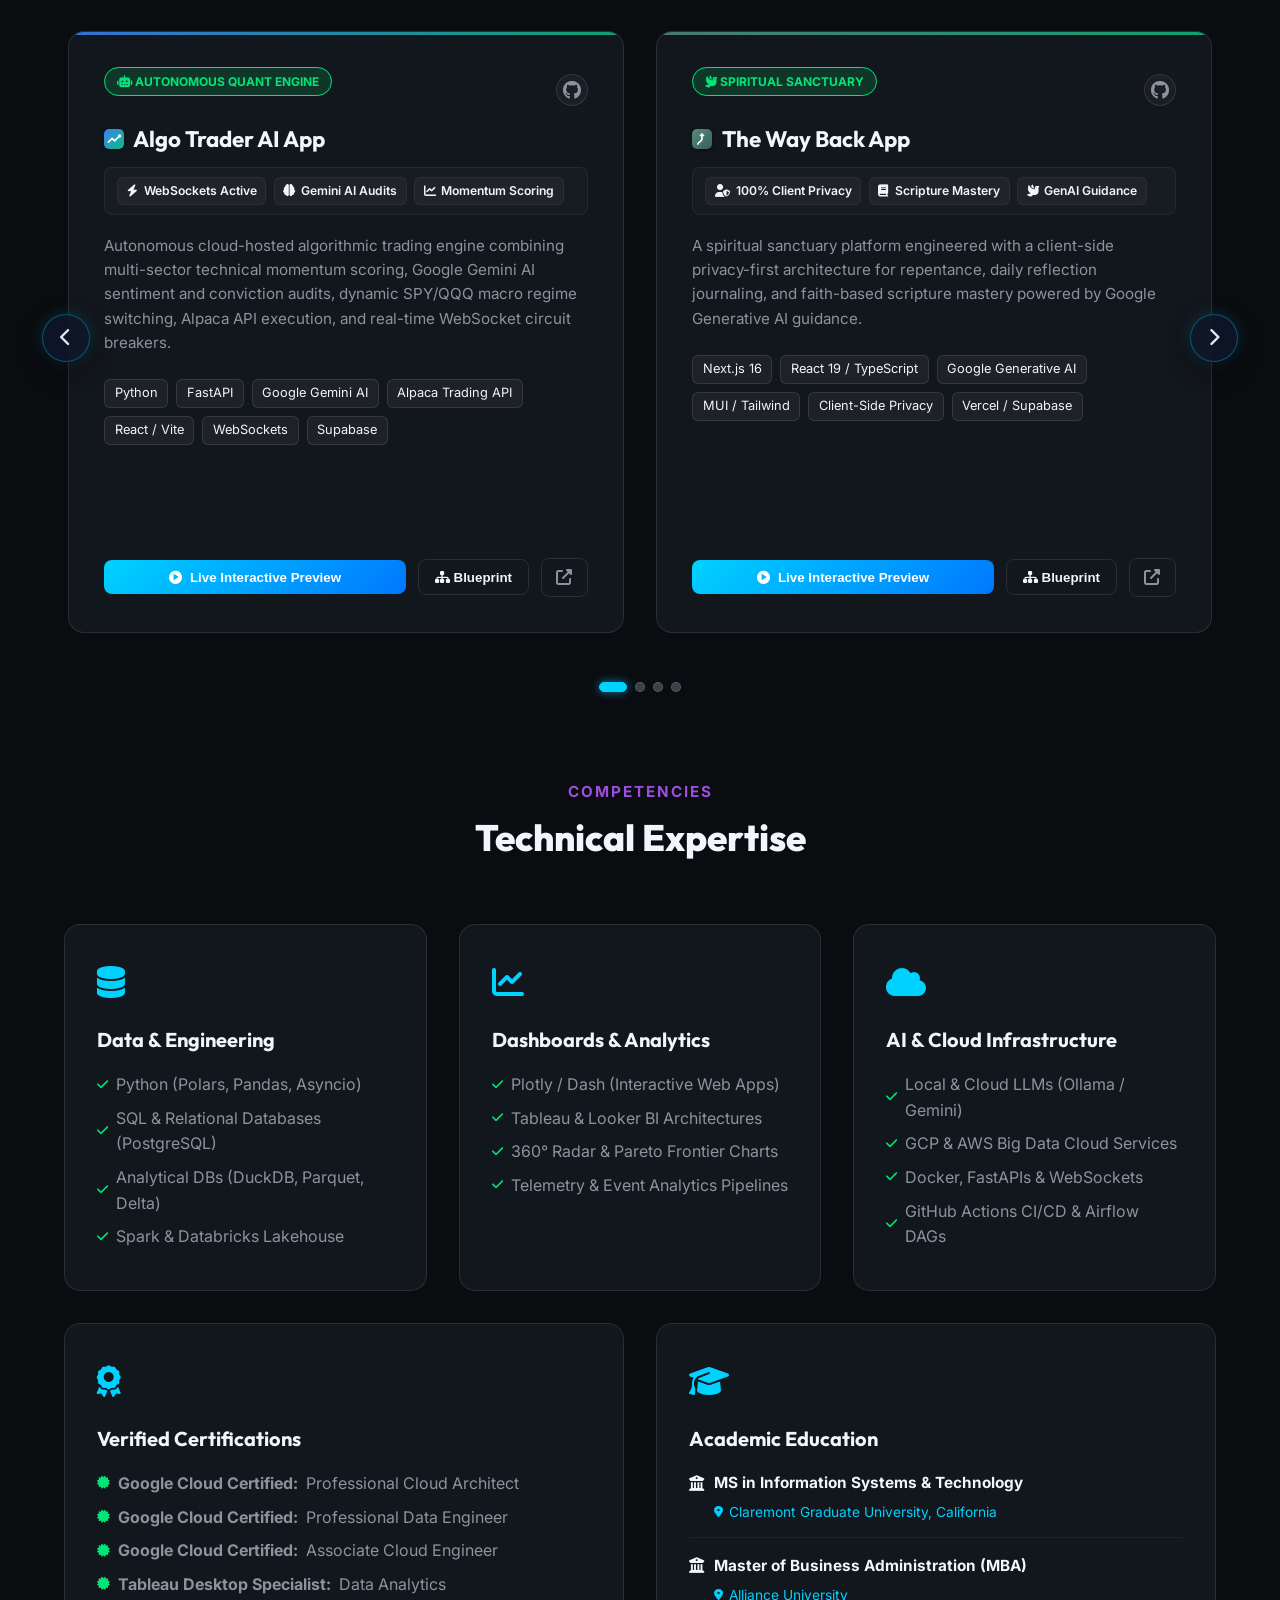
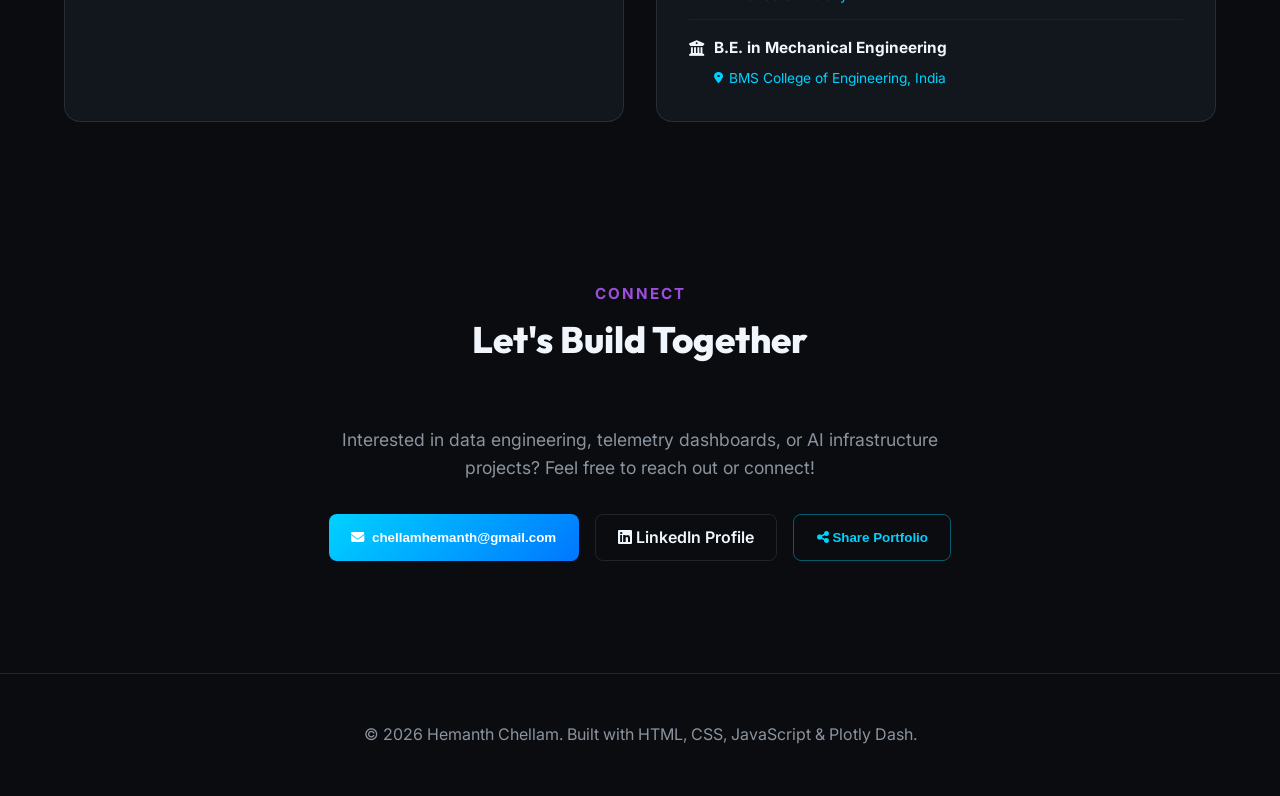
==== commit 5b1cc72b: "feat: integrate CineMetrics box office intelligence dashboard & interactive projects carousel" ====
--- a/index.html
+++ b/index.html
@@ -536,13 +536,23 @@
 
             <!-- Interactive Category Filter Chips -->
             <div class="project-filters">
-                <button class="filter-btn active" onclick="filterProjects('all')">All Systems (4)</button>
+                <button class="filter-btn active" onclick="filterProjects('all')">All Systems (5)</button>
                 <button class="filter-btn" onclick="filterProjects('telemetry')"><i class="fas fa-satellite-dish"></i> Real-Time Telemetry & Data</button>
                 <button class="filter-btn" onclick="filterProjects('ai')"><i class="fas fa-brain"></i> Generative AI & LLMs</button>
-                <button class="filter-btn" onclick="filterProjects('fintech')"><i class="fas fa-chart-line"></i> FinTech & Security</button>
-            </div>
-
-            <div class="projects-grid">
+                <button class="filter-btn" onclick="filterProjects('fintech')"><i class="fas fa-chart-line"></i> FinTech & Analytics</button>
+            </div>
+
+            <!-- Projects Carousel Outer Container -->
+            <div class="projects-carousel-container">
+                <button class="carousel-nav-btn prev-btn" id="projects-carousel-prev" aria-label="Previous Projects" title="Previous Slide">
+                    <i class="fas fa-chevron-left"></i>
+                </button>
+                <button class="carousel-nav-btn next-btn" id="projects-carousel-next" aria-label="Next Projects" title="Next Slide">
+                    <i class="fas fa-chevron-right"></i>
+                </button>
+
+                <div class="projects-carousel-wrapper" id="projects-carousel-wrapper">
+                    <div class="projects-grid" id="projects-grid">
 
                 <!-- Project 1: Algo Trader AI App -->
                 <div class="project-card card-algo-trader" data-category="ai fintech">
@@ -687,6 +697,51 @@
                     </div>
                 </div>
 
+                <!-- Project 5: CineMetrics - Top Movies & Box Office Intelligence -->
+                <div class="project-card card-cinemetrics" data-category="telemetry fintech">
+                    <div>
+                        <div class="project-card-header">
+                            <span class="project-badge badge-live" style="background: rgba(229, 9, 20, 0.15); color: #ff5252; border-color: rgba(229, 9, 20, 0.4);"><i class="fas fa-film me-1"></i> Box Office Intelligence</span>
+                            <a href="./dashboards/movie-analytics.html" target="_blank" class="project-repo-link" title="Open Dedicated CineMetrics Dashboard Page">
+                                <i class="fas fa-video"></i>
+                            </a>
+                        </div>
+                        <h3 class="project-title">🎬 CineMetrics: Top Movies & Box Office Intelligence</h3>
+                        
+                        <div class="project-metrics-strip">
+                            <span class="metric-pill"><i class="fas fa-ticket-alt text-danger"></i> 1972–2026 Archive</span>
+                            <span class="metric-pill"><i class="fas fa-chart-line text-success"></i> $33.8B Gross Tracked</span>
+                            <span class="metric-pill"><i class="fas fa-sun text-warning"></i> Dark & Light Adaptive</span>
+                        </div>
+
+                        <p class="project-desc">
+                            High-density cinematic analytics intelligence hub analyzing box office yield, critic consensus, genre ROI, and temporal release trends across 5+ decades (1972–2026). Features verified TMDB poster tooltips, interactive scatter quadrants, and dual-theme mode.
+                        </p>
+                        <div class="tech-tags">
+                            <span class="tech-tag" data-tooltip="Plotly Dash 4.x: Reactive web dashboard with dual theme toggling">Plotly / Dash 4.x</span>
+                            <span class="tech-tag" data-tooltip="Python Pandas: Statistical box office modeling, ROI & percentile normalization">Python / Pandas</span>
+                            <span class="tech-tag" data-tooltip="TMDB API: Verified high-resolution movie poster CDN integration">TMDB Movie CDN</span>
+                            <span class="tech-tag" data-tooltip="Smart Hover Tooltips: Floating unclipped poster cards with adaptive direction">Interactive Tooltips</span>
+                            <span class="tech-tag" data-tooltip="Dual Theme: Seamless dark/light palette switcher with dynamic contrast">Dark & Light Modes</span>
+                        </div>
+                    </div>
+                    <div class="project-card-actions">
+                        <button onclick="openEmbedModal('./dashboards/movie-analytics.html', 'movie-analytics')" class="btn-primary" style="flex: 1; text-align: center; justify-content: center;"><i class="fas fa-play-circle me-1"></i> Live Interactive Preview</button>
+                        <button onclick="openArchModal('cinemetrics')" class="btn-outline" style="padding: 0.6rem 1rem;" title="View CineMetrics Architecture Blueprint"><i class="fas fa-sitemap me-1"></i> Blueprint</button>
+                        <a href="./dashboards/movie-analytics.html" target="_blank" class="btn-outline btn-icon" title="Open Full Screen in New Tab"><i class="fas fa-external-link-alt"></i></a>
+                    </div>
+                </div>
+
+                    </div>
+                </div>
+
+                <!-- Carousel Pagination Dots & Status Indicator -->
+                <div class="carousel-controls-bottom">
+                    <div class="carousel-indicators" id="carousel-indicators"></div>
+                    <div class="carousel-pause-badge" id="carousel-pause-badge" style="display: none;">
+                        <i class="fas fa-pause-circle me-1"></i> Paused (10s)
+                    </div>
+                </div>
             </div>
         </section>
 
--- a/styles.css
+++ b/styles.css
@@ -512,18 +512,144 @@
     margin-top: 0.3rem;
 }
 
-/* Projects 2x2 Responsive Showcase Grid */
+/* Projects Slide Carousel Showcase */
+.projects-carousel-container {
+    position: relative;
+    width: 100%;
+    margin-bottom: 5rem;
+}
+
+.projects-carousel-wrapper {
+    position: relative;
+    width: 100%;
+    overflow: hidden;
+    padding: 0.5rem 0.25rem 1.5rem 0.25rem;
+}
+
 .projects-grid {
-    display: grid;
-    grid-template-columns: repeat(2, 1fr);
+    display: flex;
+    flex-wrap: nowrap;
     gap: 2rem;
-    margin-bottom: 5rem;
+    margin-bottom: 0;
+    transition: transform 0.65s cubic-bezier(0.25, 1, 0.5, 1);
+    will-change: transform;
+}
+
+.projects-grid .project-card {
+    flex: 0 0 calc(50% - 1rem);
+    min-width: calc(50% - 1rem);
+    box-sizing: border-box;
+}
+
+/* Carousel Nav Buttons */
+.carousel-nav-btn {
+    position: absolute;
+    top: calc(50% - 1.5rem);
+    transform: translateY(-50%);
+    width: 48px;
+    height: 48px;
+    border-radius: 50%;
+    background: rgba(15, 23, 42, 0.85);
+    backdrop-filter: blur(12px);
+    -webkit-backdrop-filter: blur(12px);
+    border: 1px solid rgba(0, 210, 255, 0.35);
+    color: #e2e8f0;
+    font-size: 1.15rem;
+    display: flex;
+    align-items: center;
+    justify-content: center;
+    cursor: pointer;
+    z-index: 20;
+    box-shadow: 0 8px 24px rgba(0, 0, 0, 0.45), 0 0 15px rgba(0, 210, 255, 0.2);
+    transition: all 0.25s ease;
+}
+
+.carousel-nav-btn:hover {
+    background: rgba(0, 210, 255, 0.25);
+    border-color: var(--accent-blue, #00d2ff);
+    color: #ffffff;
+    box-shadow: 0 10px 30px rgba(0, 210, 255, 0.45);
+    transform: translateY(-50%) scale(1.08);
+}
+
+.carousel-nav-btn:active {
+    transform: translateY(-50%) scale(0.95);
+}
+
+.carousel-nav-btn.prev-btn {
+    left: -22px;
+}
+
+.carousel-nav-btn.next-btn {
+    right: -22px;
+}
+
+/* Carousel Bottom Indicators & Pause Badge */
+.carousel-controls-bottom {
+    display: flex;
+    align-items: center;
+    justify-content: center;
+    gap: 1.25rem;
+    margin-top: 1rem;
+    min-height: 28px;
+}
+
+.carousel-indicators {
+    display: flex;
+    align-items: center;
+    justify-content: center;
+    gap: 0.5rem;
+}
+
+.carousel-dot {
+    width: 10px;
+    height: 10px;
+    border-radius: 10px;
+    background: rgba(148, 163, 184, 0.35);
+    border: 1px solid rgba(255, 255, 255, 0.15);
+    cursor: pointer;
+    transition: all 0.35s ease;
+    padding: 0;
+}
+
+.carousel-dot.active {
+    width: 28px;
+    background: var(--accent-blue, #00d2ff);
+    border-color: var(--accent-blue, #00d2ff);
+    box-shadow: 0 0 10px rgba(0, 210, 255, 0.6);
+}
+
+.carousel-pause-badge {
+    display: inline-flex;
+    align-items: center;
+    font-size: 0.76rem;
+    font-weight: 600;
+    letter-spacing: 0.5px;
+    text-transform: uppercase;
+    color: #ffb703;
+    background: rgba(255, 183, 3, 0.12);
+    border: 1px solid rgba(255, 183, 3, 0.3);
+    padding: 0.2rem 0.65rem;
+    border-radius: 12px;
+    animation: pulsePause 2s infinite ease-in-out;
+}
+
+@keyframes pulsePause {
+    0%, 100% { opacity: 0.85; }
+    50% { opacity: 1; transform: scale(1.03); }
 }
 
 @media (max-width: 900px) {
-    .projects-grid {
-        grid-template-columns: 1fr;
-        gap: 1.5rem;
+    .projects-grid .project-card {
+        flex: 0 0 100%;
+        width: 100%;
+        min-width: 100%;
+    }
+    .carousel-nav-btn.prev-btn {
+        left: -10px;
+    }
+    .carousel-nav-btn.next-btn {
+        right: -10px;
     }
 }
 
@@ -591,6 +717,21 @@
 .card-security:hover {
     border-color: rgba(0, 230, 118, 0.45);
     box-shadow: 0 14px 40px rgba(0, 230, 118, 0.16);
+}
+
+.card-cinemetrics::before {
+    background: linear-gradient(90deg, #e50914, #f5c518, #ff5252);
+    background-size: 200% 100%;
+    animation: cinematicTelemetryShimmer 4s ease infinite;
+}
+.card-cinemetrics:hover {
+    border-color: rgba(229, 9, 20, 0.45);
+    box-shadow: 0 14px 40px rgba(229, 9, 20, 0.2), 0 0 20px rgba(245, 197, 24, 0.15);
+}
+
+@keyframes cinematicTelemetryShimmer {
+    0%, 100% { background-position: 0% 50%; }
+    50% { background-position: 100% 50%; }
 }
 
 /* Metrics & Feature Highlights Strip */
